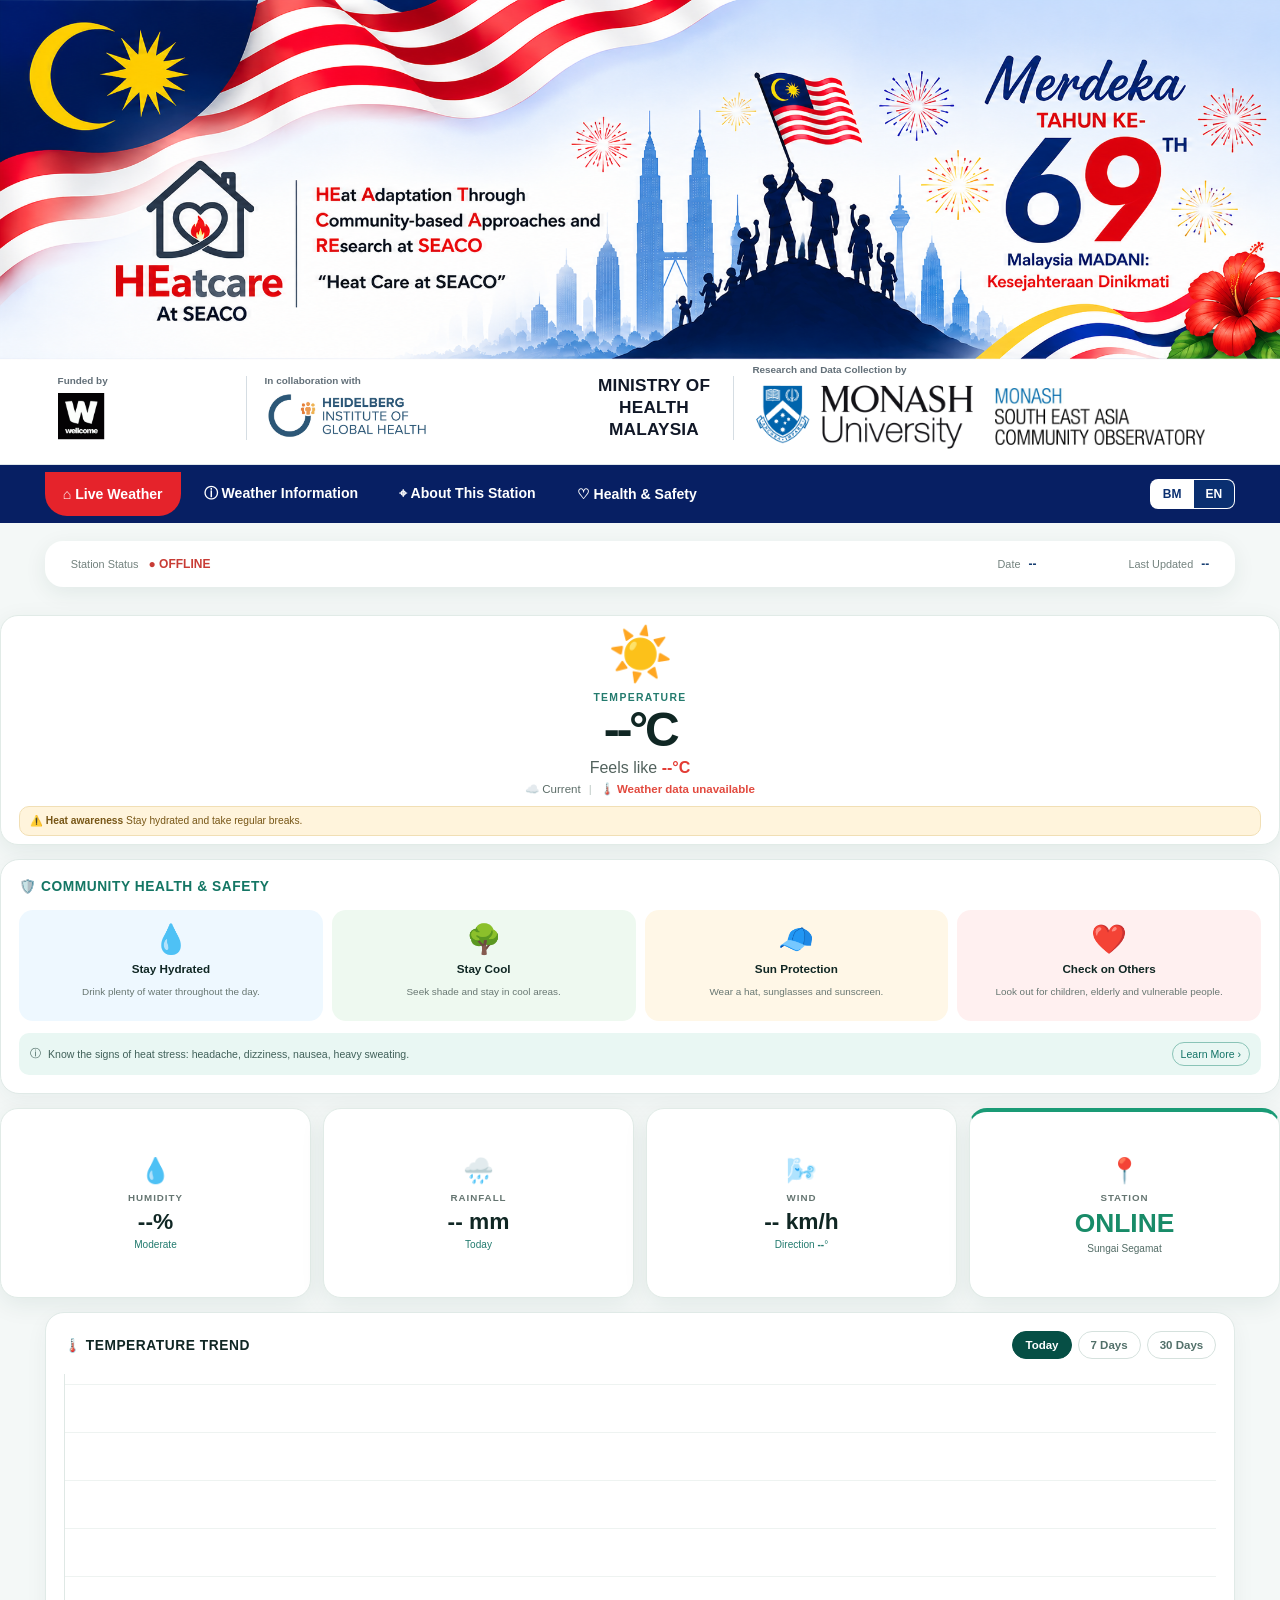
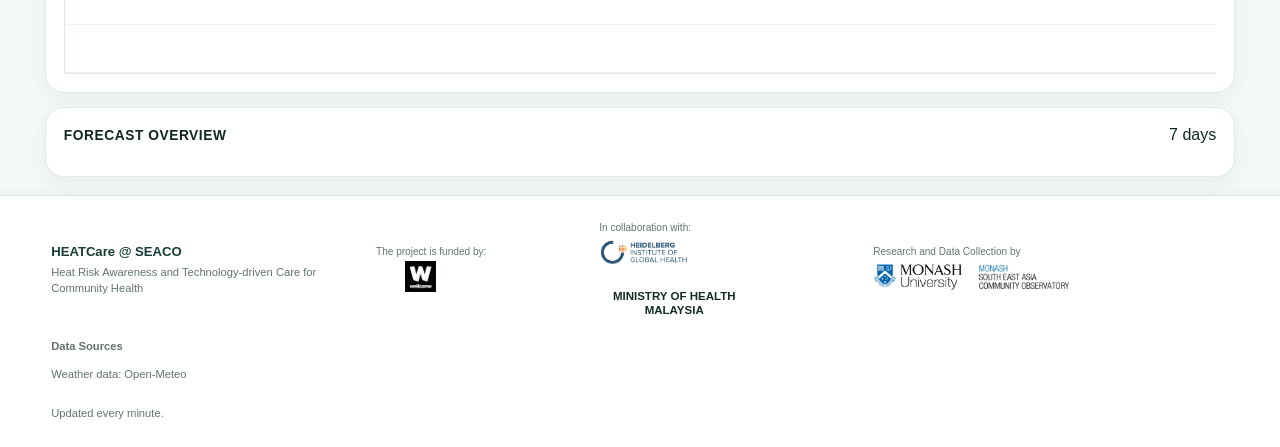
==== index.html @ 8cd58428 "Add files via upload" ====
<!doctype html>
<html lang="en">
<head>
<meta charset="utf-8"><meta name="viewport" content="width=device-width,initial-scale=1">
<title>HEATCare Weather Station — Sungai Segamat</title>
<link rel="stylesheet" href="style.css">
</head>
<body>



<div class="approved-reference-header" aria-label="HEATcare Merdeka 69 header"></div>

<section class="header-partner-strip" aria-label="Project partners">
  <div class="partner-funder">
    <small>Funded by</small>
    <img src="wellcome.svg" alt="Wellcome Trust">
  </div>
  <div class="partner-divider" aria-hidden="true"></div>

  <div class="partner-collab">
    <small>In collaboration with</small>
    <img src="heidelberg.svg" alt="Heidelberg Institute of Global Health">
  </div>

  <div class="partner-kkm">
    <strong id="kkmName" data-t="kkmName">KEMENTERIAN KESIHATAN MALAYSIA</strong>
  </div>
  <div class="partner-divider" aria-hidden="true"></div>

  <div class="partner-research">
    <small>Research and Data Collection by</small>
    <div class="partner-research-logos">
      <img class="partner-monash" src="monash-university.png" alt="Monash University">
      <img class="partner-seaco" src="seaco.png" alt="Monash South East Asia Community Observatory (SEACO)">
    </div>
  </div>
</section>

<nav class="main-nav" aria-label="Main navigation">
  <a class="active" href="index.html">⌂ <span data-t="live">Cuaca Semasa</span></a>
  <a href="information.html">ⓘ <span data-t="info">Maklumat Cuaca</span></a>
  <a href="station.html">⌖ <span data-t="aboutStation">Tentang Stesen Ini</span></a>
  <a href="safety.html">♡ <span data-t="healthSafety">Kesihatan &amp; Keselamatan</span></a>
  <div class="nav-language" aria-label="Language selection">
    <button type="button" data-lang="ms">BM</button>
    <button type="button" data-lang="en">EN</button>
  </div>
</nav>
<main>
<section class="status-bar">
  <div>
    <span data-t="stationStatus">Station Status</span>
    <b class="online">● <span data-t="online">ONLINE</span></b>
  </div>
  <div class="datetime-group">
    <span data-t="dateLabel">Date</span><b id="currentDate">--</b>
    <span data-t="updated">Last Updated</span><b id="updatedTime">--</b>
  </div>
</section>

<section class="main-weather">
 <div class="current">
  <div class="weather-icon" id="conditionIcon">☀️</div>
  <div><span class="overline" data-t="temperature">TEMPERATURE</span><strong id="temperature">--°C</strong><p><span data-t="feels">Feels like</span> <b id="feelsLike">--°C</b></p></div>
  <div class="condition"><span>☁️ <span data-t="partly">Current</span></span><span class="divider">|</span><span>🌡️ <b id="condition">LOADING</b></span></div>
  <div class="heat-alert">⚠️ <b data-t="heatAlert">Heat awareness</b><span data-t="heatAlertText"> Stay hydrated and take regular breaks.</span></div>
 </div>
 <article class="panel safety" id="safety"><div class="panel-head"><h2>🛡️ <span data-t="communitySafety">COMMUNITY HEALTH & SAFETY</span></h2></div><div class="safety-grid">
  <div><i>💧</i><b data-t="hydrate">Stay Hydrated</b><p data-t="hydrateText">Drink plenty of water throughout the day.</p></div>
  <div><i>🌳</i><b data-t="cool">Stay Cool</b><p data-t="coolText">Seek shade and stay in cool areas.</p></div>
  <div><i>🧢</i><b data-t="sun">Sun Protection</b><p data-t="sunText">Wear a hat, sunglasses and sunscreen.</p></div>
  <div><i>❤️</i><b data-t="others">Check on Others</b><p data-t="othersText">Look out for children, elderly and vulnerable people.</p></div>
 </div><div class="info-strip">ⓘ <span data-t="signs">Know the signs of heat stress: headache, dizziness, nausea, heavy sweating.</span><a href="information.html" data-t="learn">Learn More ›</a></div></article>
 <div class="metric-mobile-group">
  <div class="metric-card"><span>💧</span><small data-t="humidity">HUMIDITY</small><strong id="humidity">--%</strong><em data-t="moderate">Moderate</em></div>
  <div class="metric-card"><span>🌧️</span><small data-t="rain">RAINFALL</small><strong id="rainfall">-- mm</strong><em data-t="today">Today</em></div>
  <div class="metric-card"><span>🌬️</span><small data-t="wind">WIND</small><strong id="wind">-- km/h</strong><em><span data-t="direction">Direction</span> <b id="windDirection">--</b>°</em></div>
  <div class="metric-card station-status-card"><span>📍</span><small data-t="stationCardLabel">STATION</small><strong class="station-online" id="stationCardStatus">ONLINE</strong><em>Sungai Segamat</em></div>
 </div>
</section>

<section class="content-grid">
 <article class="panel chart-panel trend-card trend-single">
  <div class="panel-head trend-head">
    <h2>🌡️ <span data-t="trendTitle">TEMPERATURE TREND</span></h2>
    <div class="trend-tabs" role="tablist" aria-label="Temperature trend range">
      <button class="trend-tab active" type="button" data-range="24" data-t="trend24Short">Hari Ini</button>
      <button class="trend-tab" type="button" data-range="7" data-t="trend7Short">7 Hari</button>
      <button class="trend-tab" type="button" data-range="30" data-t="trend30Short">30 Hari</button>
    </div>
  </div>
  <div class="big-chart" id="trendChart"><div class="ylabels"></div><div class="area-line"></div><div class="xlabels"></div></div>
</article>


</section>

<section class="content-grid lower">
 <article class="panel forecast"><div class="panel-head"><h2 data-t="forecast">FORECAST OVERVIEW</h2><span>7 days</span></div><div class="forecast-row" id="forecastRow"></div></article>
</section>
</main>

<footer class="site-footer">
 <div class="footer-brand"><b>HEATCare @ SEACO</b><span data-t="footerText">Heat Risk Awareness and Technology-driven Care for Community Health</span></div>
 <div class="footer-partner funding"><small data-t="fundedBy">The project is funded by:</small><img class="user-logo footer-wellcome" src="wellcome.svg" alt="Wellcome Trust"></div>
 <div class="footer-partner collaboration"><small data-t="collab">In collaboration with:</small><div class="user-logos footer-logo-row"><img class="user-logo footer-heidelberg" src="heidelberg.svg" alt="Heidelberg Institute of Global Health"><span class="footer-kkm" data-t="kkmName">MINISTRY OF HEALTH MALAYSIA</span></div></div>
 <div class="footer-partner research-footer"><small>Research and Data Collection by</small><div class="user-logos footer-logo-row"><img class="user-logo footer-monash-university" src="monash-university.png" alt="Monash University"><img class="user-logo footer-seaco" src="seaco.png" alt="Monash South East Asia Community Observatory (SEACO)"></div></div>
 <div class="footer-note"><strong data-t="dataSources">Data Sources</strong><br><span data-t="weatherSource">Weather data: Open-Meteo</span><br><span data-t="updatedEvery">Updated every minute.</span></div>
</footer>
<script src="script.js"></script>
</body></html>
---- style.css ----
*{box-sizing:border-box}body{margin:0;font-family:Inter,Segoe UI,Arial,sans-serif;background:#f4f8f7;color:#102724}.site-header{min-height:112px;display:flex;align-items:center;justify-content:space-between;gap:22px;padding:14px 3.5%;background:linear-gradient(110deg,#fff 45%,#eef7f3);border-bottom:1px solid #dfe9e5}.brand-area{display:flex;align-items:center;gap:13px;min-width:350px}.logo{width:102px;height:86px;object-fit:contain}.station-title{display:flex;flex-direction:column;gap:7px}.station-title b{font-size:1.7rem}.station-title span{font-size:.92rem;color:#536863;font-weight:650}.live-badge{background:#e5f6ef;color:#157766;border-radius:18px;padding:7px 11px;font-size:.72rem;font-weight:800}.live-badge i{display:inline-block;width:7px;height:7px;background:#22a67f;border-radius:50%;margin-right:5px}.header-centre{display:flex;flex-direction:column;text-align:center;max-width:300px}.header-centre b{font-size:1rem;color:#176d61}.header-centre span{font-size:.72rem;color:#74837f;margin-top:5px;line-height:1.4}.sponsor-area{display:flex;align-items:center;gap:18px}.sponsor-area>div>small,footer small{display:block;font-size:.63rem;color:#6e7c78;margin-bottom:4px}.sponsor-area img{max-width:88px;max-height:30px;object-fit:contain}.mini-logos{display:flex;align-items:center;gap:9px}.mini-logos img{max-width:88px!important;max-height:30px!important}.lang{white-space:nowrap}.lang button{border:1px solid #cbd9d5;background:#fff;border-radius:20px;padding:8px 11px;margin-left:3px;cursor:pointer}.lang button.active{background:#123b35;color:#fff}.main-nav{display:flex;gap:6px;background:#064f45;padding:8px 3.5%}.main-nav a{color:#e9f5f1;text-decoration:none;padding:11px 15px;border-radius:10px;font-size:.82rem;font-weight:700}.main-nav a.active{background:#087564}.status-bar{background:#fff;border-radius:14px;box-shadow:0 5px 20px #123b350d;display:flex;justify-content:flex-end;gap:45px;padding:13px 20px;margin-bottom:14px}.status-bar div{display:flex;gap:10px;align-items:center}.status-bar span{font-size:.68rem;color:#73827e}.status-bar b{font-size:.75rem}.online{color:#1a8b6f}.main-weather{display:grid;grid-template-columns:2.25fr repeat(4,1fr);gap:10px}.current,.metric-card{background:#fff;border:1px solid #e1ebe7;border-radius:20px;box-shadow:0 7px 22px #123b350d}.current{padding:25px 25px 18px;display:grid;grid-template-columns:auto 1fr;gap:8px 18px;align-items:center}.weather-icon{font-size:4.2rem;grid-row:span 2}.overline{font-size:.65rem;letter-spacing:.13em;color:#247b6e;font-weight:800}.current strong{display:block;font-size:4rem;letter-spacing:-.07em;line-height:1}.current p{margin:5px 0 0;color:#53635e}.current p b{color:#e33c35}.condition{grid-column:2;display:flex;gap:10px;font-size:.77rem;color:#5c6d68}.condition b{color:#e24a3f}.divider{color:#bdc9c5}.heat-alert{grid-column:1/-1;background:#fff4dc;border:1px solid #f1dfb5;border-radius:10px;padding:9px 11px;font-size:.7rem;color:#775616;margin-top:3px}.metric-card{padding:18px 15px;display:flex;flex-direction:column;justify-content:center;min-height:185px}.metric-card>span{font-size:1.8rem}.metric-card small{font-size:.65rem;letter-spacing:.1em;font-weight:800;color:#657571;margin-top:9px}.metric-card strong{font-size:1.65rem;margin-top:7px}.metric-card em{font-style:normal;font-size:.68rem;color:#237b6f;margin-top:4px}.heat-index strong{color:#d55b2b}.content-grid{display:grid;grid-template-columns:1.2fr 1fr;gap:14px;margin-top:14px}.panel{background:#fff;border:1px solid #e0eae7;border-radius:19px;padding:18px;box-shadow:0 7px 22px #123b350d}.panel-head{display:flex;justify-content:space-between;align-items:center}.panel-head h2{font-size:.86rem;margin:0;letter-spacing:.04em}.panel-head select{border:1px solid #d5e1dd;border-radius:14px;padding:5px 9px;background:#fff}.big-chart{height:260px;position:relative;margin-top:15px;border-left:1px solid #dfe8e5;border-bottom:1px solid #dfe8e5;background:repeating-linear-gradient(0deg,#eef3f1 0,#eef3f1 1px,transparent 1px,transparent 48px)}.ylabels{position:absolute;left:-24px;top:0;height:210px;display:flex;flex-direction:column;justify-content:space-between;color:#8a9894;font-size:.65rem}.xlabels{position:absolute;left:0;right:0;bottom:-18px;display:flex;justify-content:space-between;color:#8a9894;font-size:.62rem}.area-line{position:absolute;left:4%;right:3%;top:54px;height:150px;background:linear-gradient(180deg,#f7a43d30,transparent);clip-path:polygon(0 72%,4% 76%,10% 78%,18% 78%,25% 68%,32% 53%,40% 40%,48% 28%,56% 18%,64% 21%,72% 14%,80% 30%,88% 44%,96% 52%,100% 55%,100% 100%,0 100%);border-bottom:3px solid #ed8a24}.now-label{position:absolute;left:48%;top:42px;background:#fff;border:1px solid #f28d2b;border-radius:9px;padding:6px 9px;color:#e87918;box-shadow:0 4px 10px #e8791820}.now-label b{display:block;font-size:.9rem}.now-label small{font-size:.6rem;color:#667}.safety{background:#fff}.safety h2{color:#147664}.safety-grid{display:grid;grid-template-columns:repeat(4,1fr);gap:9px;margin-top:16px}.safety-grid>div{padding:12px 9px;border-radius:14px;text-align:center}.safety-grid>div:nth-child(1){background:#eef8ff}.safety-grid>div:nth-child(2){background:#eef9f0}.safety-grid>div:nth-child(3){background:#fff7e7}.safety-grid>div:nth-child(4){background:#fff0f0}.safety-grid i{font-style:normal;font-size:1.8rem;display:block}.safety-grid b{display:block;font-size:.73rem;margin-top:6px}.safety-grid p{font-size:.62rem;line-height:1.45;color:#687772}.info-strip{margin-top:12px;padding:9px 11px;background:#e9f7f3;border-radius:10px;font-size:.66rem;color:#41615a;display:flex;gap:7px;align-items:center}.info-strip a{margin-left:auto;color:#167568;border:1px solid #8ac4b7;border-radius:14px;padding:5px 8px;text-decoration:none}.lower{grid-template-columns:2fr 1fr}.forecast-row{display:grid;grid-template-columns:repeat(5,1fr);margin-top:14px}.forecast-day{text-align:center;border-left:1px solid #e4ece9;padding:6px}.forecast-day:first-child{border:0}.forecast-day span{display:block;font-size:1.8rem;margin:8px 0}.forecast-day strong{display:block;font-size:.8rem}.forecast-day small{font-size:.62rem;color:#74827e}.today{background:#f0f8f5;border-radius:12px}.station-card p{font-size:.76rem;line-height:1.5;color:#667671}.station-card b{font-size:.72rem}footer{margin-top:18px;background:#064f45;color:#e8f4f1;padding:22px 4%;display:grid;grid-template-columns:1.2fr .8fr 1fr 1.4fr;gap:20px;align-items:center;font-size:.7rem}footer b{display:block;font-size:.82rem}footer span{display:block;color:#b8d4cd;margin-top:5px;line-height:1.45}footer img{max-width:90px;max-height:32px;object-fit:contain}.footer-note{color:#b8d4cd;line-height:1.6}.footer-note a{color:#fff}@media(max-width:1050px){.site-header{flex-wrap:wrap}.header-centre{order:3;width:100%;max-width:none}.sponsor-area{margin-left:auto}.main-weather{grid-template-columns:1.8fr repeat(2,1fr)}.content-grid{grid-template-columns:1fr}.lower{grid-template-columns:1fr}}@media(max-width:700px){.site-header{align-items:flex-start}.brand-area{min-width:0}.logo{width:82px;height:72px}.station-title b{font-size:1.3rem}.sponsor-area{width:100%;justify-content:space-between}.main-weather{grid-template-columns:1fr 1fr}.current{grid-column:1/-1}.safety-grid{grid-template-columns:1fr 1fr}.forecast-row{overflow-x:auto}.forecast-day{min-width:105px}footer{grid-template-columns:1fr 1fr}.status-bar{justify-content:space-between;gap:10px}.main-nav{overflow-x:auto;white-space:nowrap}}@media(max-width:450px){.main-weather{grid-template-columns:1fr}.current{grid-column:auto}.current strong{font-size:3.3rem}.header-centre{display:none}.lang button{padding:7px 8px}.safety-grid{grid-template-columns:1fr 1fr}footer{grid-template-columns:1fr}}

html,body{width:100%;max-width:100%;overflow-x:hidden}
main,.site-header,.main-nav,footer{max-width:100%;min-width:0}
.main-weather,.content-grid,.lower{min-width:0}
.main-weather>*,.content-grid>*{min-width:0}
.partner-block{display:flex;flex-direction:column;align-items:flex-start;gap:4px}
.partner-name{font-size:.88rem;font-weight:800;letter-spacing:.01em;color:#153d37}
.partner-name.wellcome{font-size:1.05rem;color:#222}
.partner-names{display:flex;align-items:center;gap:10px}
.partner-names span{font-weight:800;font-size:.76rem;color:#234c45;white-space:nowrap}
.footer-partner .partner-name{display:block;margin-top:4px}
footer .partner-names{margin-top:4px}
.current{overflow:hidden}
.condition{min-width:0;flex-wrap:wrap}
.condition b{white-space:nowrap}
.chart-panel{min-width:0;overflow:hidden}
.big-chart{min-width:0}
@media(max-width:1200px){
 .header-centre{display:none}
 .sponsor-area{margin-left:auto}
 .main-weather{grid-template-columns:2fr repeat(2,1fr)}
 .metric-card:nth-child(4),.metric-card:nth-child(5){min-height:150px}
}
@media(max-width:760px){
 .sponsor-area{width:100%;margin-left:0}
 .main-weather{grid-template-columns:1fr 1fr}
 .current{grid-column:1/-1}
 .content-grid,.lower{grid-template-columns:1fr}
 footer{grid-template-columns:1fr 1fr}
}
@media(max-width:480px){
 .main-weather{grid-template-columns:1fr}
 .current{grid-column:auto}
 .sponsor-area{gap:8px}
 .partner-names span{font-size:.68rem}
 footer{grid-template-columns:1fr}
}

/* V7: supplied partner artwork is used directly; no logo artwork is modified. */
.sponsor-area{align-items:center}
.partner-block{min-width:max-content}
.user-logos{display:flex;align-items:center;gap:10px}
.user-logo{display:block;object-fit:contain}
.wellcome-logo{width:90px;height:42px}
.heidelberg-logo{width:120px;height:42px}
.monash-logo{width:82px;height:34px}
.monash-university-logo{width:112px;height:48px}
.footer-wellcome{width:96px;height:42px}
.footer-heidelberg{width:130px;height:44px}
.footer-monash{width:88px;height:34px}
.footer-monash-university{width:120px;height:48px}
footer .user-logos{justify-content:flex-start}
@media(max-width:1050px){
 .sponsor-area{flex-wrap:wrap}
 .user-logos{gap:7px}
 .heidelberg-logo{width:105px}.monash-logo{width:72px}.monash-university-logo{width:100px}
}
@media(max-width:700px){
 .user-logos{flex-wrap:wrap}
 .sponsor-area{align-items:flex-start}
}

/* V8 — shared header retained; supplied partner logos are not altered. */
.sponsor-area{gap:22px}
.sponsor-area .funding{padding-right:20px;border-right:1px solid #dbe5e1}
.sponsor-area .collaboration{padding-right:8px}
.user-logos{gap:12px}
.wellcome-logo{width:82px;height:38px}
.heidelberg-logo{width:112px;height:40px}
.monash-logo{width:82px;height:34px}
.monash-university-logo{width:112px;height:44px}
.partner-block small{letter-spacing:.02em}

.station-story{background:#fff;border:1px solid #dfe9e6;border-radius:24px;padding:28px 30px;margin-bottom:18px;box-shadow:0 8px 24px #123b350a}
.station-story-head{display:flex;align-items:center;justify-content:space-between;gap:24px;border-bottom:1px solid #e5ecea;padding-bottom:20px;margin-bottom:18px}
.station-story-head h2{font-size:1.7rem;margin:5px 0 7px;color:#092f72}.station-story-head p{margin:0;color:#64746f;line-height:1.55;max-width:780px}
.station-badge{min-width:76px;height:76px;border-radius:22px;background:#eef6ff;display:grid;place-items:center;font-size:2rem}
.station-story-grid{display:grid;grid-template-columns:1fr 1fr;gap:16px}
.station-story-grid article{background:#f8fbfa;border:1px solid #e3ece9;border-radius:17px;padding:19px 20px}
.station-number{font-size:.67rem;font-weight:900;letter-spacing:.1em;color:#e5232b;margin-bottom:7px}
.station-story-grid h3{font-size:1.02rem;color:#092f72;margin:0 0 7px}.station-story-grid p{font-size:.82rem;color:#667772;line-height:1.6;margin:0}
.station-community-note{display:flex;align-items:flex-start;gap:12px;background:#fff7df;border:1px solid #f1df9d;border-radius:16px;padding:15px 17px;margin-top:16px}.station-community-note span{font-size:1.35rem}.station-community-note p{margin:0;color:#715b2c;font-size:.8rem;line-height:1.55}.station-community-note b{color:#5c461e}
@media(max-width:700px){.station-story{padding:22px 18px}.station-story-head{align-items:flex-start}.station-badge{min-width:58px;height:58px;font-size:1.5rem}.station-story-grid{grid-template-columns:1fr}}

.info-main{max-width:1180px;margin:auto;padding:38px 24px 60px}
.info-hero{padding:8px 0 26px}
.info-hero h1{font-size:2.65rem;letter-spacing:-.045em;margin:7px 0 8px}
.info-hero p{font-size:1.02rem;color:#63736e;margin:0;max-width:720px}
.info-banner{display:flex;align-items:center;gap:20px;background:linear-gradient(115deg,#e5f5f0,#fff);border:1px solid #d6e9e3;border-radius:24px;padding:25px 30px;margin-bottom:18px;box-shadow:0 10px 28px #123b3509}
.banner-icon{width:66px;height:66px;border-radius:18px;background:#fff;display:grid;place-items:center;font-size:2.2rem;box-shadow:0 6px 18px #123b3510}
.info-banner h2{font-size:1.45rem;margin:4px 0}.info-banner p{margin:0;color:#667772}
.info-cards{display:grid;grid-template-columns:1fr 1fr;gap:17px}
.info-card{background:#fff;border:1px solid #e0eae7;border-radius:22px;padding:25px;box-shadow:0 8px 24px #123b350a;position:relative;overflow:hidden}
.info-card:before{content:"";position:absolute;left:0;top:0;width:100%;height:4px;background:#1b8375}
.info-icon{font-size:2.15rem;width:54px;height:54px;display:grid;place-items:center;border-radius:15px;background:#eef7f4}
.info-card-tag{font-size:.61rem;letter-spacing:.13em;font-weight:800;color:#238173;margin-top:17px}
.info-card h2{font-size:1.4rem;margin:4px 0 8px}.info-card p{color:#63736e;line-height:1.65;margin:0}
.why{display:flex;gap:8px;margin-top:17px;padding:12px 13px;border-radius:12px;background:#f3f8f6;font-size:.72rem;color:#61726d;line-height:1.45}
.why b{color:#1b7165;white-space:nowrap}
.heat-guide{display:flex;justify-content:space-between;gap:30px;align-items:center;margin-top:18px;background:#0a5a4f;color:#fff;border-radius:22px;padding:25px 28px}
.heat-guide .eyebrow{color:#a8ddd3}.heat-guide h2{margin:4px 0;font-size:1.4rem}.heat-guide p{margin:0;color:#cce4df;max-width:650px;line-height:1.55}
.guide-points{display:flex;flex-wrap:wrap;gap:8px;justify-content:flex-end}.guide-points span{background:#ffffff12;border:1px solid #ffffff25;border-radius:15px;padding:10px 12px;font-size:.72rem;white-space:nowrap}
.history-panel{background:#fff;border:1px solid #e0eae7;border-radius:22px;padding:24px;margin-top:18px;box-shadow:0 8px 24px #123b350a}
.history-note{font-size:.68rem;color:#879691;border:1px solid #dce7e3;padding:6px 10px;border-radius:14px}
.info-chart{height:220px;margin-top:18px;border-radius:15px;background:repeating-linear-gradient(0deg,#eef3f1 0,#eef3f1 1px,transparent 1px,transparent 44px);position:relative;overflow:hidden;border-left:1px solid #e1eae7;border-bottom:1px solid #e1eae7}
.info-chart-line{position:absolute;left:3%;right:3%;bottom:38px;height:120px;background:linear-gradient(180deg,#f0a14328,transparent);clip-path:polygon(0 74%,8% 70%,17% 72%,26% 63%,36% 54%,45% 42%,55% 28%,64% 33%,73% 18%,82% 27%,91% 44%,100% 36%,100% 100%,0 100%);border-top:3px solid #ed8a24}
.info-chart .chart-labels{position:absolute;left:3%;right:3%;bottom:9px;display:flex;justify-content:space-between;color:#8b9995;font-size:.66rem}
.muted{color:#8a9894;font-size:.76rem}
@media(max-width:900px){.sponsor-area{width:100%;justify-content:flex-end}.info-cards{grid-template-columns:1fr}.heat-guide{flex-direction:column;align-items:flex-start}.guide-points{justify-content:flex-start}}
@media(max-width:620px){.site-header{padding:12px 4%}.brand-area{min-width:0}.logo{width:82px;height:72px}.station-title b{font-size:1.35rem}.sponsor-area{justify-content:flex-start}.info-main{padding:28px 16px 45px}.info-hero h1{font-size:2rem}.info-banner{padding:20px}.guide-points span{white-space:normal}.user-logos{flex-wrap:wrap}}

/* V9: logo size only — supplied logo artwork/files unchanged */
.wellcome-logo{width:96px;height:46px}
.heidelberg-logo{width:128px;height:46px}
.monash-logo{width:98px;height:42px}
.monash-university-logo{width:128px;height:50px}
.footer-wellcome{width:104px;height:46px}
.footer-heidelberg{width:140px;height:48px}
.footer-monash{width:104px;height:42px}
.footer-monash-university{width:136px;height:52px}
.user-logos{align-items:center;gap:14px}
.sponsor-area .funding{padding-right:24px}
.sponsor-area .collaboration{padding-right:12px}


/* Live data / forecast upgrades */
.forecast-row{min-width:0}
.forecast-day{position:relative}
.forecast-day em{display:block;font-style:normal;font-size:.58rem;color:#237b6f;margin-top:5px}
.trend-svg{position:absolute;inset:0;width:100%;height:220px;overflow:visible;pointer-events:auto}
.big-chart .area-line{display:none}
.big-chart .now-label{z-index:3}
.metric-card.heat-index[data-risk="very-high"] strong{color:#c63b2f}
.metric-card.heat-index[data-risk="high"] strong{color:#d55b2b}
.metric-card.heat-index[data-risk="moderate"] strong{color:#c98520}
.metric-card.heat-index[data-risk="low"] strong{color:#237b6f}
.status-bar .online.offline{color:#c83c35}
.data-source{display:block;color:#84928e;font-size:.62rem;margin-top:8px;font-weight:600}
@media(max-width:700px){
  .forecast-row{overflow-x:auto;grid-template-columns:repeat(7,minmax(105px,1fr))}
}


/* V10 — larger branding and partner logos for community-facing display */
.logo{width:124px;height:102px}
.brand-area{gap:16px;min-width:390px}
.station-title b{font-size:1.8rem}
.wellcome-logo{width:116px;height:54px}
.heidelberg-logo{width:150px;height:54px}
.monash-logo{width:118px;height:48px}
.monash-university-logo{width:148px;height:58px}
.user-logos{gap:16px}
.sponsor-area{gap:26px}
.sponsor-area .funding{padding-right:28px}
.sponsor-area .collaboration{padding-right:16px}
.footer-wellcome{width:124px;height:54px}
.footer-heidelberg{width:165px;height:56px}
.footer-monash{width:124px;height:48px}
.footer-monash-university{width:158px;height:60px}
footer .user-logos{gap:17px}
footer{padding-top:26px;padding-bottom:26px}

@media(max-width:1200px){
  .logo{width:112px;height:94px}
  .brand-area{min-width:360px}
  .wellcome-logo{width:106px;height:50px}
  .heidelberg-logo{width:136px;height:50px}
  .monash-logo{width:108px;height:45px}
  .monash-university-logo{width:136px;height:54px}
}
@media(max-width:700px){
  .logo{width:94px;height:80px}
  .brand-area{min-width:0;gap:11px}
  .station-title b{font-size:1.3rem}
  .wellcome-logo{width:98px;height:44px}
  .heidelberg-logo{width:120px;height:46px}
  .monash-logo{width:100px;height:42px}
  .monash-university-logo{width:126px;height:50px}
  .footer-wellcome{width:112px;height:50px}
  .footer-heidelberg{width:145px;height:50px}
  .footer-monash{width:110px;height:44px}
  .footer-monash-university{width:132px;height:52px}
}
@media(max-width:480px){
  .logo{width:88px;height:76px}
  .sponsor-area{gap:10px}
  .wellcome-logo{width:90px;height:42px}
  .heidelberg-logo{width:112px;height:42px}
  .monash-logo{width:92px;height:40px}
  .monash-university-logo{width:116px;height:46px}
}


/* =========================================================
   HEATCare Community Web V4
   Correct brand spelling + refined community header
   ========================================================= */
.v4-header{
  min-height:210px;
  display:grid;
  grid-template-columns:minmax(520px,1.55fr) minmax(210px,.65fr) minmax(500px,1.5fr);
  align-items:center;
  gap:28px;
  padding:20px 3.2%;
  position:relative;
  overflow:hidden;
  background:
    radial-gradient(circle at 85% 72%,rgba(222,244,237,.65),transparent 30%),
    linear-gradient(110deg,#ffffff 0%,#ffffff 58%,#f0f8f5 100%);
}
.v4-header:after{
  content:"";
  position:absolute;
  left:-5%;
  right:-5%;
  bottom:-52px;
  height:105px;
  pointer-events:none;
  opacity:.7;
  background:
    radial-gradient(ellipse at 12% 90%,transparent 0 25%,rgba(221,243,237,.9) 26% 27%,transparent 28%),
    radial-gradient(ellipse at 43% 100%,transparent 0 25%,rgba(221,243,237,.9) 26% 27%,transparent 28%),
    radial-gradient(ellipse at 76% 88%,transparent 0 25%,rgba(221,243,237,.9) 26% 27%,transparent 28%);
}
.v4-brand{
  position:relative;
  z-index:1;
  display:flex;
  align-items:center;
  min-width:0;
}
.v4-main-logo{
  width:104px;
  height:104px;
  object-fit:contain;
  flex:0 0 auto;
}
.v4-brand-divider{
  width:1px;
  height:128px;
  background:#d7e4e0;
  margin:0 22px;
  flex:0 0 1px;
}
.v4-brand-content{
  min-width:0;
}
.v4-wordmark{
  display:flex;
  align-items:baseline;
  white-space:nowrap;
  line-height:1;
  letter-spacing:-.045em;
}
.v4-wordmark-red{
  color:#c9251c;
  font-size:2.75rem;
  font-weight:800;
}
.v4-wordmark-dark{
  color:#343c3b;
  font-size:2.75rem;
  font-weight:400;
}
.v4-wordmark em{
  color:#17685d;
  font-size:.95rem;
  font-style:normal;
  font-weight:750;
  letter-spacing:-.01em;
  margin-left:10px;
}
.v4-tagline{
  max-width:610px;
  margin-top:10px;
  color:#2f3c39;
  font-family:"Segoe Print","Bradley Hand","Comic Sans MS",cursive;
  font-style:italic;
  font-size:.84rem;
  line-height:1.55;
}
.v4-tagline .acronym{
  color:#c9251c;
  font-weight:800;
}
.v4-station{
  margin-top:16px;
}
.v4-station-name{
  display:flex;
  align-items:center;
  gap:9px;
}
.v4-station-name strong{
  color:#183d38;
  font-size:1.12rem;
}
.v4-pin{
  color:#e82b77;
  font-size:1.35rem;
  line-height:1;
}
.v4-location{
  margin-left:28px;
  margin-top:4px;
  color:#5a6a65;
  font-size:.76rem;
  font-weight:650;
}
.v4-station .live-badge{
  padding:6px 10px;
}
.v4-message{
  position:relative;
  z-index:1;
  text-align:center;
  padding:0 8px;
}
.v4-weather-mark{
  font-size:1.65rem;
  margin-bottom:5px;
}
.v4-message strong{
  display:block;
  color:#146a5d;
  font-size:1rem;
  line-height:1.35;
}
.v4-message span{
  display:block;
  max-width:280px;
  margin:9px auto 0;
  color:#697a75;
  font-size:.68rem;
  line-height:1.5;
}
.v4-sponsors{
  position:relative;
  z-index:1;
  display:flex;
  align-items:center;
  justify-content:flex-end;
  gap:18px;
  min-width:0;
}
.v4-funder{
  min-width:72px;
  padding-right:18px;
  border-right:1px solid #d8e4e0;
  display:flex;
  flex-direction:column;
  align-items:center;
}
.v4-funder small,
.v4-collaboration small{
  display:block;
  color:#6b7b76;
  font-size:.57rem;
  margin-bottom:7px;
  white-space:nowrap;
}
.v4-funder img{
  width:58px;
  height:48px;
  object-fit:contain;
}
.v4-collaboration{
  min-width:0;
}
.v4-partner-logos{
  display:flex;
  align-items:center;
  gap:12px;
}
.v4-partner-logos img{
  display:block;
  object-fit:contain;
}
.v4-heidelberg{width:108px;height:44px}
.v4-seaco{width:106px;height:38px}
.v4-monash{width:92px;height:46px}
.v4-lang{
  display:flex;
  align-items:center;
  gap:4px;
  white-space:nowrap;
}
.v4-lang button{
  padding:8px 11px;
  font-size:.66rem;
  margin:0;
}

/* Keep the rest of the existing website intact. */
@media(max-width:1200px){
  .v4-header{
    grid-template-columns:minmax(430px,1.35fr) minmax(175px,.6fr) minmax(430px,1.35fr);
    gap:15px;
    padding-left:2%;
    padding-right:2%;
  }
  .v4-main-logo{width:94px;height:94px}
  .v4-brand-divider{margin:0 15px;height:112px}
  .v4-wordmark-red,.v4-wordmark-dark{font-size:2.4rem}
  .v4-tagline{font-size:.76rem}
  .v4-heidelberg{width:98px}.v4-seaco{width:92px}.v4-monash{width:82px}
}
@media(max-width:1050px){
  .v4-header{
    grid-template-columns:1fr;
    gap:16px;
    padding:18px 4% 22px;
  }
  .v4-brand{justify-content:center}
  .v4-message{order:2}
  .v4-sponsors{
    order:3;
    justify-content:center;
    flex-wrap:wrap;
  }
}
@media(max-width:650px){
  .v4-header{padding:16px 4% 22px}
  .v4-brand{justify-content:flex-start;align-items:flex-start}
  .v4-main-logo{width:78px;height:78px}
  .v4-brand-divider{height:96px;margin:0 10px}
  .v4-wordmark-red,.v4-wordmark-dark{font-size:1.9rem}
  .v4-wordmark em{font-size:.68rem;margin-left:6px}
  .v4-tagline{font-size:.62rem;line-height:1.45;margin-top:7px}
  .v4-station{margin-top:11px}
  .v4-station-name strong{font-size:.92rem}
  .v4-location{font-size:.67rem}
  .v4-sponsors{gap:12px}
  .v4-partner-logos{flex-wrap:wrap;justify-content:center}
  .v4-lang{width:100%;justify-content:center}
}
@media(max-width:430px){
  .v4-main-logo{width:68px;height:68px}
  .v4-brand-divider{height:84px;margin:0 8px}
  .v4-wordmark-red,.v4-wordmark-dark{font-size:1.62rem}
  .v4-wordmark em{font-size:.58rem;margin-left:4px}
  .v4-tagline{font-size:.56rem}
  .v4-heidelberg{width:84px}.v4-seaco{width:78px}.v4-monash{width:70px}
}


/* =========================================================
   HEATCare V4 FIXED — final header spacing / hierarchy
   ========================================================= */
.v4-header{
  min-height:176px;
  grid-template-columns:minmax(560px,1.65fr) minmax(235px,.72fr) minmax(570px,1.55fr);
  gap:30px;
  padding:18px 3.6%;
  align-items:center;
  background:linear-gradient(110deg,#fff 0%,#fff 60%,#f1f8f5 100%);
}
.v4-header:after{
  bottom:-58px;
  height:100px;
  opacity:.52;
}

/* LEFT: logo + HEATCare identity */
.v4-brand{
  align-items:center;
}
.v4-main-logo{
  width:92px;
  height:92px;
}
.v4-brand-divider{
  height:108px;
  margin:0 19px;
}
.v4-wordmark{
  letter-spacing:-.04em;
}
.v4-wordmark-red,
.v4-wordmark-dark{
  font-size:2.35rem;
}
.v4-wordmark em{
  font-size:.82rem;
  margin-left:8px;
}
.v4-tagline{
  max-width:550px;
  margin-top:8px;
  font-size:.73rem;
  line-height:1.45;
}
.v4-station{
  margin-top:12px;
}
.v4-station-name strong{
  font-size:1.02rem;
}
.v4-location{
  margin-left:27px;
  margin-top:3px;
  font-size:.68rem;
}
.v4-station .live-badge{
  padding:5px 9px;
  font-size:.64rem;
}

/* CENTRE: message is a quiet secondary element */
.v4-message{
  padding:0 6px;
}
.v4-message strong{
  font-size:.95rem;
  line-height:1.32;
}
.v4-message span{
  max-width:250px;
  margin-top:8px;
  font-size:.64rem;
  line-height:1.45;
}

/* RIGHT: sponsors and language controls have their own rows */
.v4-sponsors{
  display:grid;
  grid-template-columns:auto 1fr;
  grid-template-rows:auto auto;
  column-gap:20px;
  row-gap:9px;
  justify-content:stretch;
  align-items:center;
}
.v4-funder{
  grid-column:1;
  grid-row:1 / span 2;
  min-width:76px;
  padding-right:18px;
  border-right:1px solid #d9e4e0;
}
.v4-funder small,
.v4-collaboration small{
  font-size:.54rem;
  margin-bottom:5px;
}
.v4-funder img{
  width:54px;
  height:46px;
}
.v4-collaboration{
  grid-column:2;
  grid-row:1;
  min-width:0;
}
.v4-partner-logos{
  gap:14px;
}
.v4-heidelberg{
  width:106px;
  height:42px;
}
.v4-seaco{
  width:104px;
  height:36px;
}
.v4-monash{
  width:92px;
  height:44px;
}
.v4-lang{
  grid-column:2;
  grid-row:2;
  justify-content:flex-end;
  width:100%;
  gap:6px;
}
.v4-lang button{
  padding:7px 11px;
  font-size:.63rem;
}

/* Make the main navigation look like part of the same site system. */
.main-nav{
  padding:7px 3.6%;
}
.main-nav a{
  padding:9px 13px;
  font-size:.76rem;
}

/* Tablet */
@media(max-width:1250px){
  .v4-header{
    grid-template-columns:minmax(480px,1.45fr) minmax(190px,.62fr) minmax(500px,1.45fr);
    gap:18px;
    padding-left:2.5%;
    padding-right:2.5%;
  }
  .v4-main-logo{width:86px;height:86px}
  .v4-brand-divider{margin:0 14px;height:102px}
  .v4-wordmark-red,.v4-wordmark-dark{font-size:2.15rem}
  .v4-tagline{font-size:.68rem}
  .v4-heidelberg{width:94px}
  .v4-seaco{width:92px}
  .v4-monash{width:82px}
}

/* Collapse cleanly before things get crowded. */
@media(max-width:1080px){
  .v4-header{
    min-height:0;
    grid-template-columns:1fr 1fr;
    gap:18px 26px;
    padding:18px 4% 22px;
  }
  .v4-brand{
    grid-column:1;
    grid-row:1;
  }
  .v4-message{
    grid-column:2;
    grid-row:1;
  }
  .v4-sponsors{
    grid-column:1 / -1;
    grid-row:2;
    justify-self:center;
    width:min(100%,720px);
  }
}

/* Phone */
@media(max-width:700px){
  .v4-header{
    grid-template-columns:1fr;
    gap:15px;
    padding:16px 4% 22px;
  }
  .v4-brand{
    grid-column:auto;
    grid-row:auto;
    justify-content:flex-start;
  }
  .v4-message{
    grid-column:auto;
    grid-row:auto;
    text-align:left;
    padding-left:0;
  }
  .v4-message strong{
    font-size:.9rem;
  }
  .v4-message span{
    margin-left:0;
  }
  .v4-sponsors{
    grid-column:auto;
    grid-row:auto;
    width:100%;
    grid-template-columns:auto 1fr;
  }
  .v4-main-logo{width:74px;height:74px}
  .v4-brand-divider{height:88px;margin:0 10px}
  .v4-wordmark-red,.v4-wordmark-dark{font-size:1.78rem}
  .v4-wordmark em{font-size:.62rem;margin-left:5px}
  .v4-tagline{font-size:.59rem;max-width:390px}
  .v4-station-name strong{font-size:.9rem}
  .v4-location{font-size:.64rem}
  .v4-partner-logos{flex-wrap:wrap;gap:8px 12px}
  .v4-heidelberg{width:92px}
  .v4-seaco{width:88px}
  .v4-monash{width:78px}
  .v4-lang{justify-content:flex-start}
}

@media(max-width:450px){
  .v4-main-logo{width:66px;height:66px}
  .v4-brand-divider{height:80px;margin:0 8px}
  .v4-wordmark-red,.v4-wordmark-dark{font-size:1.58rem}
  .v4-wordmark em{font-size:.55rem}
  .v4-tagline{font-size:.54rem}
  .v4-sponsors{
    grid-template-columns:1fr;
    gap:10px;
  }
  .v4-funder{
    grid-column:auto;
    grid-row:auto;
    border-right:0;
    border-bottom:1px solid #d9e4e0;
    padding:0 0 9px;
    flex-direction:row;
    gap:10px;
  }
  .v4-funder small{margin:0}
  .v4-collaboration{
    grid-column:auto;
    grid-row:auto;
  }
  .v4-lang{
    grid-column:auto;
    grid-row:auto;
    justify-content:flex-start;
  }
}


/* =========================================================
   HEATCare V5 — approved visual header
   ========================================================= */
.v4-header{
  min-height:188px;
  grid-template-columns:minmax(560px,1.55fr) minmax(250px,.72fr) minmax(600px,1.7fr);
  gap:28px;
  padding:18px 3.5%;
  background:
    linear-gradient(110deg,#fff 0%,#fff 62%,#f1f8f5 100%);
  border-bottom:1px solid #e2ece9;
  box-shadow:0 1px 0 rgba(22,72,64,.03);
}
.v4-header:after{
  bottom:-52px;
  height:92px;
  opacity:.48;
}

/* Brand block */
.v4-main-logo{
  width:108px;
  height:108px;
}
.v4-brand-divider{
  height:126px;
  margin:0 22px;
  background:#d7e4e0;
}
.v4-wordmark{
  font-family:Arial,Helvetica,sans-serif;
  letter-spacing:-.055em;
}
.v4-wordmark-red{
  font-size:2.62rem;
  font-weight:800;
}
.v4-wordmark-dark{
  font-size:2.62rem;
  font-weight:400;
}
.v4-wordmark em{
  font-family:Arial,Helvetica,sans-serif;
  font-size:.83rem;
  font-weight:700;
  letter-spacing:0;
  color:#14685d;
  margin-left:8px;
}
.v4-tagline{
  max-width:570px;
  margin-top:8px;
  font-family:"Segoe Print","Bradley Hand","Comic Sans MS",cursive;
  font-size:.75rem;
  line-height:1.55;
  color:#263b37;
}
.v4-station{
  margin-top:15px;
}
.v4-station-name{
  gap:9px;
}
.v4-station-name strong{
  font-size:1.06rem;
  color:#173d38;
}
.v4-pin{
  font-size:1.32rem;
}
.v4-location{
  margin-left:28px;
  margin-top:4px;
  font-size:.69rem;
  color:#526761;
}

/* Center mission */
.v4-message{
  border-left:1px solid transparent;
  padding:0 14px;
}
.v4-message strong{
  color:#09685d;
  font-size:1rem;
  line-height:1.38;
}
.v4-message strong:after{
  content:"";
  display:block;
  width:72px;
  height:2px;
  margin:12px auto 0;
  background:#13806f;
  border-radius:2px;
}
.v4-message span{
  max-width:270px;
  margin-top:12px;
  font-size:.66rem;
  color:#64746f;
}

/* Sponsors: all logos aligned in one horizontal row */
.v4-sponsors{
  display:grid;
  grid-template-columns:76px 1fr;
  grid-template-rows:64px 34px;
  column-gap:20px;
  row-gap:8px;
  align-items:center;
}
.v4-funder{
  grid-column:1;
  grid-row:1;
  min-width:76px;
  height:64px;
  padding:0 18px 0 0;
  border-right:1px solid #d8e4e0;
  display:flex;
  flex-direction:column;
  align-items:center;
  justify-content:center;
}
.v4-funder small,
.v4-collaboration small{
  font-size:.54rem;
  margin-bottom:5px;
}
.v4-funder img{
  width:52px;
  height:45px;
}
.v4-collaboration{
  grid-column:2;
  grid-row:1;
  min-width:0;
  display:flex;
  flex-direction:column;
  justify-content:center;
}
.v4-partner-logos{
  display:flex;
  align-items:center;
  justify-content:flex-start;
  gap:20px;
  min-height:45px;
}
.v4-partner-logos img{
  flex:0 0 auto;
}
.v4-heidelberg{
  width:108px;
  height:44px;
}
.v4-seaco{
  width:108px;
  height:38px;
}
.v4-monash{
  width:96px;
  height:45px;
}

/* Language controls get their own clean row, never touching logos */
.v4-lang{
  grid-column:2;
  grid-row:2;
  width:100%;
  justify-content:flex-end;
  align-items:center;
  gap:6px;
  padding-right:3px;
}
.v4-lang button{
  padding:7px 12px;
  font-size:.63rem;
  border-radius:999px;
}

/* Desktop navigation */
.main-nav{
  padding:7px 3.5%;
}
.main-nav a{
  font-size:.76rem;
  padding:9px 13px;
}

/* Large tablet */
@media(max-width:1250px){
  .v4-header{
    grid-template-columns:minmax(500px,1.45fr) minmax(210px,.65fr) minmax(500px,1.45fr);
    gap:18px;
    padding-left:2.5%;
    padding-right:2.5%;
  }
  .v4-main-logo{width:96px;height:96px}
  .v4-brand-divider{height:112px;margin:0 15px}
  .v4-wordmark-red,.v4-wordmark-dark{font-size:2.28rem}
  .v4-tagline{font-size:.68rem}
  .v4-partner-logos{gap:11px}
  .v4-heidelberg{width:94px}
  .v4-seaco{width:92px}
  .v4-monash{width:82px}
}

/* Tablet: keep the three conceptual sections but stack sponsors */
@media(max-width:1080px){
  .v4-header{
    grid-template-columns:1fr 1fr;
    min-height:0;
    gap:18px 24px;
    padding:18px 4% 22px;
  }
  .v4-brand{
    grid-column:1;
    grid-row:1;
  }
  .v4-message{
    grid-column:2;
    grid-row:1;
  }
  .v4-sponsors{
    grid-column:1 / -1;
    grid-row:2;
    width:min(100%,760px);
    justify-self:center;
  }
}

/* Mobile */
@media(max-width:700px){
  .v4-header{
    grid-template-columns:1fr;
    gap:15px;
    padding:16px 4% 22px;
  }
  .v4-brand{
    grid-column:auto;
    grid-row:auto;
    justify-content:flex-start;
  }
  .v4-message{
    grid-column:auto;
    grid-row:auto;
    text-align:left;
    padding:0;
  }
  .v4-message strong:after{
    margin-left:0;
    margin-right:0;
  }
  .v4-message span{
    margin-left:0;
  }
  .v4-sponsors{
    grid-column:auto;
    grid-row:auto;
    width:100%;
    grid-template-columns:68px 1fr;
    grid-template-rows:auto auto;
  }
  .v4-main-logo{width:76px;height:76px}
  .v4-brand-divider{height:92px;margin:0 10px}
  .v4-wordmark-red,.v4-wordmark-dark{font-size:1.85rem}
  .v4-wordmark em{font-size:.61rem;margin-left:5px}
  .v4-tagline{font-size:.58rem}
  .v4-station-name strong{font-size:.9rem}
  .v4-location{font-size:.64rem}
  .v4-partner-logos{flex-wrap:wrap;gap:8px 12px}
  .v4-heidelberg{width:88px}
  .v4-seaco{width:84px}
  .v4-monash{width:76px}
  .v4-lang{
    justify-content:flex-start;
    padding-right:0;
  }
}

@media(max-width:450px){
  .v4-main-logo{width:66px;height:66px}
  .v4-brand-divider{height:82px;margin:0 8px}
  .v4-wordmark-red,.v4-wordmark-dark{font-size:1.6rem}
  .v4-wordmark em{font-size:.54rem}
  .v4-tagline{font-size:.53rem}
  .v4-sponsors{
    grid-template-columns:1fr;
    grid-template-rows:auto auto auto;
    gap:10px;
  }
  .v4-funder{
    grid-column:auto;
    grid-row:auto;
    width:max-content;
    height:auto;
    flex-direction:row;
    gap:9px;
    padding:0 0 8px;
    border-right:0;
    border-bottom:1px solid #d8e4e0;
  }
  .v4-collaboration{
    grid-column:auto;
    grid-row:auto;
  }
  .v4-lang{
    grid-column:auto;
    grid-row:auto;
  }
}


/* =========================================================
   HEATCare V6 — mobile-first header simplification
   Desktop stays as V5. On phones, show only essential
   identity + station information so live weather appears fast.
   ========================================================= */
@media(max-width:700px){
  /* Compact mobile masthead */
  .v4-header{
    display:grid;
    grid-template-columns:1fr;
    min-height:0;
    gap:0;
    padding:14px 16px 15px;
    background:linear-gradient(145deg,#fff 0%,#fff 72%,#f1f8f5 100%);
    box-shadow:0 1px 5px rgba(15,73,64,.06);
  }

  .v4-header:after{
    display:none;
  }

  /* Hide the large institutional logo and long research tagline */
  .v4-main-logo,
  .v4-brand-divider,
  .v4-tagline,
  .v4-funder,
  .v4-collaboration{
    display:none !important;
  }

  .v4-brand{
    display:grid;
    grid-template-columns:1fr auto;
    grid-template-rows:auto auto;
    column-gap:10px;
    row-gap:4px;
    align-items:center;
    width:100%;
  }

  .v4-brand-content{
    display:contents;
  }

  .v4-wordmark{
    grid-column:1;
    grid-row:1;
    line-height:1;
  }

  .v4-wordmark-red,
  .v4-wordmark-dark{
    font-size:1.72rem;
  }

  .v4-wordmark em{
    font-size:.58rem;
    margin-left:5px;
  }

  .v4-station{
    grid-column:1 / -1;
    grid-row:2;
    margin-top:4px;
  }

  .v4-station-name{
    gap:7px;
  }

  .v4-station-name strong{
    font-size:.91rem;
  }

  .v4-pin{
    font-size:1.05rem;
  }

  .v4-station .live-badge{
    padding:5px 9px;
    font-size:.61rem;
  }

  .v4-location{
    margin-left:22px;
    margin-top:2px;
    font-size:.63rem;
  }

  /* Keep mission statement, but make it compact */
  .v4-message{
    display:block;
    text-align:left;
    padding:13px 0 2px;
    margin-top:10px;
    border-top:1px solid #e2ece9;
  }

  .v4-message strong{
    font-size:.88rem;
    line-height:1.3;
  }

  .v4-message strong:after{
    width:42px;
    height:2px;
    margin:7px 0 0;
  }

  .v4-message span{
    max-width:330px;
    margin:7px 0 0;
    font-size:.61rem;
    line-height:1.4;
  }

  /* Language buttons only */
  .v4-sponsors{
    display:block;
    width:100%;
    margin-top:10px;
  }

  .v4-lang{
    display:flex;
    width:100%;
    justify-content:flex-start;
    gap:6px;
    padding:0;
  }

  .v4-lang button{
    padding:6px 10px;
    font-size:.61rem;
  }

  /* Give the navigation less vertical weight */
  .main-nav{
    padding:5px 8px;
    overflow-x:auto;
    white-space:nowrap;
    scrollbar-width:none;
  }

  .main-nav::-webkit-scrollbar{
    display:none;
  }

  .main-nav a{
    padding:8px 10px;
    font-size:.68rem;
  }
}

@media(max-width:450px){
  .v4-header{
    padding:13px 14px 14px;
  }

  .v4-wordmark-red,
  .v4-wordmark-dark{
    font-size:1.58rem;
  }

  .v4-wordmark em{
    font-size:.53rem;
  }

  .v4-station-name strong{
    font-size:.86rem;
  }

  .v4-location{
    font-size:.61rem;
  }

  .v4-message{
    margin-top:9px;
    padding-top:11px;
  }

  .v4-message strong{
    font-size:.83rem;
  }

  .v4-message span{
    font-size:.59rem;
  }
}



/* =========================================================
   REFERENCE MATCH — MERDEKA 69 / HKHM 2026
   ========================================================= */
.v4-header{
  min-height:250px!important;
  display:grid!important;
  grid-template-columns:minmax(560px,1.45fr) minmax(270px,.72fr) minmax(560px,1.35fr)!important;
  gap:20px!important;
  align-items:center!important;
  padding:18px 3.2%!important;
  position:relative!important;
  overflow:hidden!important;
  background:
    linear-gradient(90deg,rgba(255,255,255,.90) 0%,rgba(255,255,255,.82) 42%,rgba(255,255,255,.74) 100%),
    url("jalur-gemilang-header.svg") center/cover no-repeat!important;
  border-bottom:3px solid #d71920!important;
  box-shadow:0 5px 18px rgba(0,35,75,.10)!important;
}
.v4-header:before{
  content:""!important;
  position:absolute!important;
  inset:0!important;
  background:
    radial-gradient(circle at 74% 44%,rgba(255,255,255,.72),transparent 28%),
    linear-gradient(180deg,rgba(255,255,255,.04),rgba(255,255,255,.18))!important;
  z-index:0!important;
  pointer-events:none!important;
}
.v4-header:after{
  display:none!important;
}
.v4-brand,.v4-message,.v4-sponsors{
  position:relative!important;
  z-index:2!important;
}
.v4-brand{
  display:flex!important;
  align-items:center!important;
  min-width:0!important;
}
.v4-main-logo{
  width:150px!important;
  height:150px!important;
  padding:10px!important;
  object-fit:contain!important;
  background:rgba(255,255,255,.94)!important;
  border-radius:24px!important;
  box-shadow:0 9px 28px rgba(0,35,75,.16)!important;
  flex:0 0 auto!important;
}
.v4-brand-divider{
  width:2px!important;
  height:150px!important;
  margin:0 24px!important;
  background:rgba(25,54,82,.22)!important;
}
.v4-brand-content{min-width:0!important}
.v4-wordmark{display:none!important}
.v4-tagline{
  max-width:470px!important;
  margin:0!important;
  color:#173e78!important;
  font-family:"Segoe Print","Bradley Hand","Comic Sans MS",cursive!important;
  font-size:1.12rem!important;
  line-height:1.45!important;
  font-weight:700!important;
}
.v4-tagline .acronym{color:#c92325!important}
.v4-station{margin-top:18px!important}
.v4-station-name{gap:10px!important}
.v4-station-name strong{
  color:#073b55!important;
  font-size:1.48rem!important;
}
.v4-pin{
  color:#df302d!important;
  font-size:1.2rem!important;
}
.v4-location{
  margin-left:27px!important;
  color:#263f4b!important;
  font-size:.9rem!important;
  font-weight:650!important;
}
.v4-station .live-badge{
  background:#19a75b!important;
  color:#fff!important;
  border-radius:8px!important;
  padding:7px 11px!important;
}
.v4-message{
  text-align:center!important;
  padding:14px 12px!important;
  border-radius:22px!important;
  background:rgba(255,255,255,.52)!important;
  border:1px solid rgba(255,255,255,.72)!important;
  backdrop-filter:blur(8px)!important;
}
.merdeka-badge{
  display:inline-flex!important;
  align-items:center!important;
  justify-content:center!important;
  gap:8px!important;
  padding:8px 14px!important;
  margin:0 auto 10px!important;
  border-radius:999px!important;
  background:linear-gradient(90deg,#072968,#d31f2a)!important;
  color:#fff!important;
  font-size:.72rem!important;
  font-weight:900!important;
  letter-spacing:.08em!important;
  box-shadow:0 6px 16px rgba(0,35,75,.18)!important;
}
.v4-message strong{
  color:#075c52!important;
  font-size:1.08rem!important;
}
.merdeka-theme{
  display:block!important;
  max-width:420px!important;
  margin:8px auto!important;
  color:#082c68!important;
  font-size:1rem!important;
  line-height:1.35!important;
  font-weight:900!important;
}
.v4-message span:not(.merdeka-theme){
  color:#536c78!important;
  font-size:.73rem!important;
}
.v4-sponsors{
  display:flex!important;
  align-items:center!important;
  justify-content:flex-end!important;
  gap:13px!important;
  min-width:0!important;
}
.v4-funder,.v4-collaboration{
  background:rgba(255,255,255,.64)!important;
  border-radius:13px!important;
  padding:8px 11px!important;
}
.v4-funder small,.v4-collaboration small{
  color:#4f6570!important;
  font-size:.58rem!important;
}
.v4-partner-logos{
  display:flex!important;
  align-items:center!important;
  gap:8px!important;
}
.v4-funder img{width:56px!important;height:42px!important}
.v4-heidelberg{width:105px!important;height:44px!important}
.v4-seaco{width:130px!important;height:44px!important}
.v4-monash{width:108px!important;height:44px!important}
.v4-lang button{
  background:rgba(255,255,255,.9)!important;
  border-color:#b9c8d2!important;
}
.v4-lang button.active{
  background:#082b69!important;
  color:#fff!important;
}

/* Reference-style patriotic navigation */
.main-nav{
  min-height:62px!important;
  display:flex!important;
  align-items:center!important;
  gap:8px!important;
  background:linear-gradient(90deg,#00564d 0%,#00675b 52%,#004e48 100%)!important;
  padding:7px 3.5%!important;
}
.main-nav a{
  color:#fff!important;
  font-size:.88rem!important;
  padding:12px 18px!important;
  border-radius:7px!important;
}
.main-nav a.active{
  background:rgba(255,255,255,.12)!important;
  box-shadow:inset 0 -3px 0 #fff!important;
}

/* White status ribbon like the reference */
.status-bar{
  margin:18px 3.5% 14px!important;
  padding:16px 26px!important;
  justify-content:space-between!important;
  border-radius:18px!important;
  box-shadow:0 6px 22px rgba(18,59,53,.08)!important;
}

/* More compact, presentation-style cards */
.main-weather{
  margin:0 3.5%!important;
  gap:12px!important;
}
.current,.metric-card{
  border-radius:18px!important;
  box-shadow:0 7px 24px rgba(18,59,53,.08)!important;
}
.current{padding:24px!important}
.metric-card{min-height:190px!important;text-align:center!important}
.metric-card>span{font-size:2.4rem!important}
.metric-card strong{font-size:1.8rem!important}

/* Reference screenshot uses a spacious two-column lower dashboard */
.content-grid{
  margin:14px 3.5% 0!important;
}
.lower{margin-bottom:10px!important}

/* Footer stays clean and patriotic */
footer{
  margin-top:18px!important;
  background:linear-gradient(90deg,#063e3a,#07594f,#063e3a)!important;
}

/* Responsive */
@media(max-width:1250px){
  .v4-header{
    grid-template-columns:1.3fr .8fr!important;
    min-height:300px!important;
  }
  .v4-sponsors{grid-column:1/-1;justify-content:center!important}
}
@media(max-width:760px){
  .v4-header{
    display:flex!important;
    flex-direction:column!important;
    align-items:stretch!important;
    min-height:0!important;
  }
  .v4-brand{justify-content:center!important}
  .v4-main-logo{width:108px!important;height:108px!important}
  .v4-brand-divider{height:110px!important;margin:0 15px!important}
  .v4-tagline{font-size:.9rem!important}
  .v4-message{width:100%!important}
  .v4-sponsors{flex-wrap:wrap!important;justify-content:center!important}
  .main-nav{overflow-x:auto!important;white-space:nowrap!important}
  .status-bar{margin-left:4%!important;margin-right:4%!important}
  .main-weather,.content-grid{margin-left:4%!important;margin-right:4%!important}
}

/* =========================================================
   FINAL REFERENCE HEADER — built to mirror supplied image
   ========================================================= */
.merdeka-header{
  min-height:315px!important;
  display:grid!important;
  grid-template-columns:24% 38% 38%!important;
  grid-template-rows:1fr 78px!important;
  gap:0!important;
  padding:0 3%!important;
  background:
    linear-gradient(90deg,rgba(255,255,255,.93) 0%,rgba(255,255,255,.78) 45%,rgba(255,255,255,.78) 100%),
    url("jalur-gemilang-header.svg") center/cover no-repeat!important;
  border-bottom:0!important;
  box-shadow:0 2px 12px rgba(0,0,0,.08)!important;
}
.merdeka-header:before,.merdeka-header:after{display:none!important}
.hero-left,.hero-centre,.hero-right{
  position:relative!important;
  z-index:5!important;
  min-width:0!important;
}
.hero-left{
  display:flex!important;
  align-items:center!important;
  justify-content:center!important;
  border-right:2px solid rgba(15,47,85,.20)!important;
}
.hero-left .v4-main-logo{
  width:185px!important;
  height:185px!important;
  padding:8px!important;
  border-radius:0!important;
  background:rgba(255,255,255,.78)!important;
  box-shadow:none!important;
}
.hero-centre{
  padding:28px 28px 0!important;
}
.hero-centre .v4-station-name{
  display:flex!important;
  align-items:center!important;
  gap:9px!important;
}
.hero-centre .v4-station-name strong{
  color:#073d54!important;
  font-size:1.55rem!important;
}
.hero-centre .v4-location{
  margin-left:29px!important;
  font-size:.95rem!important;
  color:#243f4e!important;
}
.hero-centre .v4-pin{color:#d72b2d!important;font-size:1.15rem!important}
.hero-centre .live-badge{
  background:#1aa35b!important;
  border-radius:6px!important;
  padding:6px 10px!important;
}
.merdeka-slogan{
  margin:20px 0 0 28px!important;
  font-family:"Segoe Print","Bradley Hand","Comic Sans MS",cursive!important;
  text-align:center!important;
  max-width:380px!important;
  color:#0a2f76!important;
}
.merdeka-slogan span{
  display:block!important;
  font-size:1.45rem!important;
  line-height:1.05!important;
}
.merdeka-slogan b{
  display:block!important;
  color:#d5262b!important;
  font-size:1.35rem!important;
  line-height:1.1!important;
  margin-top:3px!important;
}
.merdeka-slogan small{
  display:inline-block!important;
  margin-top:9px!important;
  padding:3px 20px 5px!important;
  border-bottom:4px solid #d51f2a!important;
  box-shadow:inset 0 -4px 0 #f3c500!important;
  color:#082d6f!important;
  font-family:Inter,Segoe UI,Arial,sans-serif!important;
  font-size:.78rem!important;
  font-weight:900!important;
  letter-spacing:.16em!important;
}
.hero-right{
  padding:18px 20px 0 10px!important;
  text-align:center!important;
}
.merdeka-script{
  color:#082b70!important;
  font-family:"Segoe Print","Bradley Hand","Comic Sans MS",cursive!important;
  font-style:italic!important;
  font-weight:800!important;
  font-size:3.1rem!important;
  line-height:.85!important;
  transform:rotate(-3deg)!important;
}
.merdeka-year-label{
  color:#d5232a!important;
  font-size:.78rem!important;
  font-weight:900!important;
  letter-spacing:.05em!important;
  margin-top:4px!important;
}
.merdeka-69{
  height:112px!important;
  display:flex!important;
  align-items:center!important;
  justify-content:center!important;
  line-height:.75!important;
  font-family:Arial Black,Inter,sans-serif!important;
  font-weight:900!important;
  letter-spacing:-.12em!important;
  margin-top:-2px!important;
}
.merdeka-69 span{
  font-size:7.2rem!important;
  color:#123e8d!important;
  text-shadow:3px 3px 0 #d9e3ef!important;
  transform:rotate(-7deg)!important;
}
.merdeka-69 strong{
  font-size:7.2rem!important;
  color:#d6232d!important;
  text-shadow:3px 3px 0 #f0d8d9!important;
  transform:rotate(7deg)!important;
}
.merdeka-69 sup{
  font-size:1rem!important;
  color:#142f69!important;
  letter-spacing:0!important;
  align-self:flex-start!important;
  margin-top:24px!important;
  transform:none!important;
}
.merdeka-official{
  color:#092f72!important;
  font-size:.84rem!important;
  font-weight:850!important;
  line-height:1.18!important;
  margin-top:-4px!important;
}
.merdeka-official b{color:#d5232a!important}
.hero-sponsors{
  grid-column:1/-1!important;
  grid-row:2!important;
  display:flex!important;
  align-items:center!important;
  justify-content:flex-end!important;
  gap:22px!important;
  padding:4px 2% 6px!important;
  background:rgba(255,255,255,.84)!important;
  border-top:1px solid rgba(17,55,86,.10)!important;
}
.hero-sponsors .v4-funder,
.hero-sponsors .v4-collaboration{
  background:transparent!important;
  padding:2px 14px!important;
  border-radius:0!important;
}
.hero-sponsors .v4-funder{border-right:1px solid #d7e0e7!important}
.hero-sponsors .v4-funder img{width:62px!important;height:42px!important}
.hero-sponsors .v4-partner-logos{gap:12px!important}
.hero-sponsors .v4-heidelberg{width:116px!important;height:42px!important}
.hero-sponsors .v4-seaco{width:142px!important;height:42px!important}
.hero-sponsors .v4-monash{width:112px!important;height:42px!important}
.hero-sponsors .v4-lang{
  display:flex!important;
  gap:0!important;
  border:1px solid #c5d1dc!important;
  border-radius:8px!important;
  overflow:hidden!important;
}
.hero-sponsors .v4-lang button{
  border:0!important;
  border-radius:0!important;
  padding:7px 10px!important;
  font-weight:900!important;
}
.hero-sponsors .v4-lang button.active{background:#0a2f70!important}

/* Reference-like main page proportions */
.main-nav{
  min-height:60px!important;
  background:#071f63!important;
  padding:0 3.5%!important;
  gap:5px!important;
}
.main-nav a{
  padding:14px 18px!important;
  border-radius:0 0 22px 22px!important;
}
.main-nav a.active{
  background:#e5232b!important;
  box-shadow:none!important;
}
@media(max-width:1200px){
 .merdeka-header{grid-template-columns:30% 40% 30%!important}
 .hero-left .v4-main-logo{width:145px!important;height:145px!important}
 .merdeka-script{font-size:2.5rem!important}
 .merdeka-69 span,.merdeka-69 strong{font-size:5.8rem!important}
}
@media(max-width:760px){
 .merdeka-header{
   display:flex!important;
   flex-direction:column!important;
   min-height:0!important;
   padding:14px!important;
   background-position:center top!important;
 }
 .hero-left{border-right:0!important;border-bottom:1px solid #d8e1e8!important;padding-bottom:10px!important}
 .hero-left .v4-main-logo{width:105px!important;height:105px!important}
 .hero-centre{padding:16px 4px!important;text-align:center!important}
 .hero-centre .v4-station-name{justify-content:center!important}
 .hero-centre .v4-location{margin-left:0!important}
 .merdeka-slogan{margin:14px auto 0!important}
 .hero-right{padding:5px!important}
 .hero-sponsors{width:100%!important;flex-wrap:wrap!important;justify-content:center!important;grid-row:auto!important}
 .hero-sponsors .v4-funder,.hero-sponsors .v4-collaboration{display:block!important}
 .merdeka-69 span,.merdeka-69 strong{font-size:5.5rem!important}
}

/* =========================================================
   APPROVED HEADER VISUAL — exact generated reference
   No duplicated Monash logos / old header layers.
   ========================================================= */
.approved-reference-header{
  position:relative!important;
  width:100%!important;
  aspect-ratio:1549/500!important;
  overflow:hidden!important;
  background:#fff url("merdeka-header-approved.png") center top/100% 100% no-repeat!important;
  border:0!important;
  box-shadow:none!important;
  z-index:10!important;
}
.approved-hit{position:absolute!important;display:block!important;z-index:100!important;opacity:0!important;border:0!important;background:transparent!important;padding:0!important;margin:0!important;cursor:pointer!important}
.approved-reference-header .nav-home,.approved-reference-header .nav-info,.approved-reference-header .nav-station,.approved-reference-header .nav-safety{top:89%!important;height:11%!important}
.approved-reference-header .nav-home{left:2%!important;width:17%!important}
.approved-reference-header .nav-info{left:21%!important;width:19%!important}
.approved-reference-header .nav-station{left:40%!important;width:19%!important}
.approved-reference-header .nav-safety{left:59%!important;width:23%!important}
.approved-reference-header .lang-en,.approved-reference-header .lang-ms{top:75%!important;height:9%!important;width:4%!important}
.approved-reference-header .lang-en{right:10.1%!important}
.approved-reference-header .lang-ms{right:6.1%!important}
@media(max-width:700px){
  .approved-reference-header{background-size:auto 100%!important;background-position:center top!important}
}

/* Date/time visibility fix */
.status-bar .datetime-group{display:flex!important;align-items:center!important;gap:8px!important;}
.status-bar #currentDate{display:inline-block!important;min-width:92px!important;color:#173e72!important;font-weight:800!important;}
.status-bar #updatedTime{display:inline-block!important;color:#173e72!important;font-weight:850!important;}


/* =========================================================
   NEW MERDEKA HEADER + PARTNER STRIP
   ========================================================= */
.approved-reference-header{
  position:relative!important;
  width:100%!important;
  aspect-ratio:2170/725!important;
  min-height:0!important;
  overflow:hidden!important;
  background:#fff url("merdeka-main-header.png") center center/100% 100% no-repeat!important;
  border:0!important;
  box-shadow:none!important;
  z-index:1!important;
}
.header-partner-strip{
  width:100%;
  min-height:112px;
  display:grid;
  grid-template-columns:170px 1px 310px 1fr 1px 470px;
  align-items:center;
  gap:22px;
  padding:8px 5% 14px;
  box-sizing:border-box;
  background:#fff;
  border-bottom:1px solid #dfe6eb;
  box-shadow:0 2px 10px rgba(0,0,0,.04);
}
.header-partner-strip > *{transform:translateY(-5px);}

.partner-funder,.partner-collab,.partner-research{
  display:flex;
  flex-direction:column;
  align-items:flex-start;
  justify-content:center;
}
.header-partner-strip small{
  display:block;
  color:#626f78;
  font-size:.62rem;
  font-weight:700;
  margin-bottom:7px;
  white-space:nowrap;
}
.partner-funder img{width:76px;height:48px;object-fit:contain;object-position:left center}
.partner-collab img{width:190px;height:48px;object-fit:contain;object-position:left center}
.partner-divider{width:1px;height:70px;background:#d5dde3}
.partner-kkm{
  display:flex;
  align-items:center;
  justify-content:center;
  text-align:center;
  color:#111827;
  line-height:1.25;
  min-width:0;
}
.partner-kkm strong{font-size:1.05rem;letter-spacing:.01em}
.partner-research{min-width:0}
.partner-research-logos{
  display:flex;
  align-items:center;
  gap:18px;
  min-width:0;
}
.partner-research-logos img{display:block;object-fit:contain}
.partner-monash{width:215px;height:68px}
.partner-seaco{width:205px;height:58px}
.header-partner-strip + .main-nav{
  min-height:60px!important;
  display:flex!important;
  align-items:center!important;
  gap:5px!important;
  background:#071f63!important;
  padding:0 3.5%!important;
}
.header-partner-strip + .main-nav a{
  color:#fff!important;
  text-decoration:none!important;
  padding:14px 18px!important;
  border-radius:0 0 22px 22px!important;
  font-size:.88rem!important;
  font-weight:700!important;
}
.header-partner-strip + .main-nav a.active{background:#e5232b!important}
@media(max-width:1050px){
  .header-partner-strip{
    grid-template-columns:140px 1px 220px 1fr 1px 1fr;
    gap:14px;
    padding:12px 3%;
  }
  .partner-research{grid-column:auto}
  .partner-research{grid-column:1/-1;align-items:center;padding-top:4px}
  .partner-research-logos{justify-content:center}
  .partner-divider{height:58px}
}
@media(max-width:700px){
  .approved-reference-header{aspect-ratio:2170/725;background-size:auto 100%!important;background-position:center top!important}
  .header-partner-strip{grid-template-columns:1fr;gap:10px;padding:14px 5%}
  .partner-divider{display:none}
  .partner-funder,.partner-collab,.partner-kkm,.partner-research{align-items:center;text-align:center}
  .partner-research-logos{flex-wrap:wrap;justify-content:center}
  .header-partner-strip + .main-nav{overflow-x:auto;white-space:nowrap}
}


/* Header language switcher */
.header-partner-strip + .main-nav{
  position:relative!important;
}
.nav-language{
  margin-left:auto!important;
  display:flex!important;
  align-items:center!important;
  gap:0!important;
  border:1px solid rgba(255,255,255,.75)!important;
  border-radius:8px!important;
  overflow:hidden!important;
  background:#fff!important;
}
.nav-language button{
  border:0!important;
  background:#fff!important;
  color:#0a2f70!important;
  font:inherit!important;
  font-weight:800!important;
  font-size:.75rem!important;
  padding:7px 12px!important;
  cursor:pointer!important;
}
.nav-language button.active{
  background:#0a2f70!important;
  color:#fff!important;
}
@media(max-width:700px){
  .nav-language{margin-left:10px!important;flex:0 0 auto!important}
}

/* =========================================================
   FINAL HEADER POLISH — compact transition to partner strip
   ========================================================= */
.approved-reference-header{
  aspect-ratio:2170/610!important;
  background-size:100% 100%!important;
}
.header-partner-strip{
  min-height:104px!important;
  padding:6px 4.5% 10px!important;
  gap:18px!important;
}
.header-partner-strip > *{transform:translateY(-2px)!important;}
.partner-divider{height:64px!important;}
.partner-kkm strong{font-size:1.08rem!important;}
.partner-monash{width:225px!important;height:70px!important;}
.partner-seaco{width:210px!important;height:60px!important;}
.header-partner-strip + .main-nav{min-height:58px!important;}

@media(max-width:1050px){
  .header-partner-strip{padding:8px 3%!important;gap:12px!important;}
  .partner-monash{width:190px!important;height:62px!important;}
  .partner-seaco{width:185px!important;height:56px!important;}
}
@media(max-width:700px){
  .approved-reference-header{aspect-ratio:2170/610!important;background-size:auto 100%!important;}
  .header-partner-strip{padding:12px 5%!important;gap:10px!important;}
}

/* Three temperature trend charts */
.trend-card{min-width:0}.trend-card .panel-head{align-items:center}.chart-source{font-size:11px;color:#718096;background:#f3f6f8;border:1px solid #dce4e8;padding:5px 9px;border-radius:999px}.trend-card .big-chart{height:300px;position:relative;padding:18px 18px 38px 48px;box-sizing:border-box;overflow:hidden}.trend-card .trend-svg{position:absolute;left:48px;right:18px;top:18px;bottom:38px;width:calc(100% - 66px);height:calc(100% - 56px);overflow:visible}.trend-card .ylabels{position:absolute;left:0;top:16px;bottom:38px;width:38px;display:flex;flex-direction:column;justify-content:space-between;color:#7a8b98;font-size:11px;text-align:right}.trend-card .xlabels{position:absolute;left:48px;right:18px;bottom:8px;display:flex;justify-content:space-between;color:#7a8b98;font-size:10px}.trend-card .area-line{position:absolute;left:48px;right:18px;top:18px;bottom:38px;background:repeating-linear-gradient(to bottom,rgba(95,130,145,.12) 0,rgba(95,130,145,.12) 1px,transparent 1px,transparent 25%);pointer-events:none}@media(max-width:900px){.trend-card .big-chart{height:260px}.trend-card .xlabels{font-size:9px}}


/* =========================================================
   COMMUNITY MAP + MOBILE POLISH
   ========================================================= */
.station-map-card{
  margin:22px 0 24px;
  padding:20px;
  border:1px solid #dce6ed;
  border-radius:22px;
  background:linear-gradient(180deg,#f8fbfd 0%,#fff 100%);
}
.station-map-head{display:flex;align-items:center;justify-content:space-between;gap:16px;margin-bottom:12px}
.station-map-head h3{margin:3px 0 0;color:#102d57;font-size:1.18rem}
.station-map-head>span{background:#eaf2f7;color:#29465d;border-radius:999px;padding:7px 11px;font-size:.75rem;font-weight:800;white-space:nowrap}
.simple-map{height:280px;position:relative;overflow:hidden;border-radius:18px;background:linear-gradient(145deg,#eef7f5,#f8f4ea);border:1px solid #d8e3df}
.simple-map:before,.simple-map:after{content:"";position:absolute;border-radius:50%;background:rgba(126,166,137,.12)}
.simple-map:before{width:250px;height:150px;left:-40px;bottom:-55px}.simple-map:after{width:260px;height:170px;right:-55px;top:-70px}
.map-road{position:absolute;height:7px;background:#fff;border:1px solid #d9dfdf;border-radius:99px;transform-origin:left center;box-shadow:0 1px 2px rgba(20,45,60,.05)}
.road-a{width:68%;left:8%;top:62%;transform:rotate(-13deg)}
.road-b{width:55%;left:30%;top:31%;transform:rotate(48deg)}
.road-c{width:45%;left:44%;top:72%;transform:rotate(-50deg)}
.map-label{position:absolute;z-index:2;display:grid;grid-template-columns:16px auto;column-gap:8px;align-items:center;background:#fff;padding:9px 12px;border-radius:12px;box-shadow:0 5px 18px rgba(31,58,72,.10);border:1px solid #e0e7e9}
.map-label b{font-size:.78rem;color:#183451}.map-label small{grid-column:2;color:#72808a;font-size:.62rem;margin-top:1px}
.map-dot,.legend-dot{width:12px;height:12px;border-radius:50%;display:inline-block}.map-dot.active,.legend-dot.active{background:#21a36b;box-shadow:0 0 0 4px rgba(33,163,107,.12)}.map-dot.coming,.legend-dot.coming{background:#e7a62a;box-shadow:0 0 0 4px rgba(231,166,42,.13)}
.label-chaah{left:10%;top:20%}.label-bekok{left:48%;top:15%}.label-segamat{right:8%;bottom:17%}
.map-legend{display:flex;gap:20px;flex-wrap:wrap;margin-top:12px;color:#66757f;font-size:.72rem;font-weight:700}.map-legend span{display:flex;align-items:center;gap:7px}
.station-story-grid article{min-height:170px}
@media(max-width:700px){
  body{overflow-x:hidden}
  .approved-reference-header{aspect-ratio:2170/610!important;background-size:auto 100%!important;background-position:center top!important}
  .header-partner-strip{min-height:0!important;padding:12px 16px 14px!important;gap:10px!important}
  .partner-funder img{width:70px;height:42px}.partner-collab img{width:175px;height:42px}.partner-monash{width:190px!important;height:58px!important}.partner-seaco{width:175px!important;height:52px!important}
  .partner-kkm strong{font-size:.95rem!important}
  .header-partner-strip + .main-nav{min-height:52px!important;padding:0 10px!important;overflow-x:auto!important;scrollbar-width:none}
  .header-partner-strip + .main-nav::-webkit-scrollbar{display:none}
  .header-partner-strip + .main-nav a{padding:12px 13px!important;font-size:.76rem!important;flex:0 0 auto}
  .nav-language{margin-left:4px!important}
  .nav-language button{padding:6px 9px!important;font-size:.7rem!important}
  main,.info-main{width:100%;box-sizing:border-box}
  .status-bar{margin:10px 12px!important;padding:10px 12px!important;gap:10px;flex-wrap:wrap}
  .main-weather,.content-grid,.content-grid.lower{grid-template-columns:1fr!important;gap:12px!important;margin-left:12px!important;margin-right:12px!important}
  .current{min-height:0!important;padding:18px!important}.metric-card{min-height:130px!important}
  .trend-card .big-chart{height:230px!important;padding-left:40px!important}.trend-card .trend-svg{left:40px!important;width:calc(100% - 58px)!important}.trend-card .xlabels{left:40px!important}
  .panel{border-radius:18px!important}.panel-head{padding:14px 15px!important}.panel-head h2{font-size:.86rem!important}
  .forecast-row{overflow-x:auto!important;justify-content:flex-start!important}
  .station-map-card{padding:14px;margin:16px 0}.simple-map{height:230px}.map-label{padding:7px 9px}.map-label b{font-size:.7rem}.map-label small{font-size:.57rem}.label-chaah{left:5%;top:18%}.label-bekok{left:42%;top:11%}.label-segamat{right:4%;bottom:10%}
  .station-story-grid{grid-template-columns:1fr!important}.station-story{padding:16px!important}.station-story-head{gap:10px!important}.station-story-head h2{font-size:1.35rem!important}
  footer{grid-template-columns:1fr!important;padding:24px 16px!important;gap:16px!important;text-align:center}.footer-partner{align-items:center!important}.footer-note{text-align:center!important}
}


/* Community polish: air quality + unified footer sources */
.air-quality{border-top:4px solid #6f9fb8!important}
.air-quality strong{font-size:2rem!important}
.footer-logo-row{display:flex!important;align-items:center!important;gap:16px!important;flex-wrap:wrap!important}
.footer-logo-row .footer-heidelberg{width:145px!important;height:50px!important}
.footer-logo-row .footer-monash-university{width:150px!important;height:54px!important}
.footer-logo-row .footer-seaco{width:145px!important;height:50px!important;object-fit:contain!important}
.footer-kkm{font-size:.72rem!important;font-weight:900!important;line-height:1.2!important;max-width:150px!important;color:#fff!important;text-align:center!important}
.footer-note strong{display:inline-block!important;margin-bottom:5px!important}
@media(max-width:620px){
  .air-quality strong{font-size:1.7rem!important}
  .footer-logo-row{justify-content:center!important;gap:12px!important}
  .footer-logo-row .footer-heidelberg{width:125px!important;height:44px!important}
  .footer-logo-row .footer-monash-university{width:135px!important;height:48px!important}
  .footer-logo-row .footer-seaco{width:125px!important;height:44px!important}
  .footer-kkm{font-size:.65rem!important;max-width:130px!important}
}


/* Current weather layout: temperature centered on top, five compact cards below */
.main-weather{
  grid-template-columns:1fr!important;
  gap:12px!important;
  align-items:stretch!important;
}
.current{
  width:min(720px,100%)!important;
  margin:0 auto!important;
  grid-template-columns:1fr!important;
  text-align:center!important;
  justify-items:center!important;
  padding:28px 30px 20px!important;
}
.current .weather-icon{grid-row:auto!important;font-size:4rem!important}
.current>div:nth-child(2){text-align:center!important}
.current .condition{grid-column:auto!important;justify-content:center!important}
.current .heat-alert{grid-column:auto!important;width:100%!important;text-align:left!important}
.main-weather>.metric-card{
  width:100%!important;
}
.main-weather{
  display:grid!important;
  grid-template-columns:1fr!important;
}
.main-weather>.metric-card{
  min-height:150px!important;
}
.main-weather>.metric-card:nth-child(2),
.main-weather>.metric-card:nth-child(3),
.main-weather>.metric-card:nth-child(4),
.main-weather>.metric-card:nth-child(5),
.main-weather>.metric-card:nth-child(6){
  min-width:0!important;
}
@media(min-width:901px){
  .main-weather{grid-template-columns:repeat(5,minmax(0,1fr))!important;gap:12px!important}
  .main-weather>.current{grid-column:1/-1!important}
  .main-weather>.metric-card{grid-column:auto!important}
}
.station-status-card{border-top:4px solid #1a9b76!important}
.station-status-card .station-online{color:#188b68!important;font-size:1.8rem!important}
.station-status-card em{color:#536c66!important}
@media(max-width:900px){
  .current{width:100%!important}
  .main-weather>.metric-card{min-height:130px!important}
}
@media(max-width:700px){
  .current{padding:22px 18px 16px!important}
  .current strong{font-size:3.6rem!important}
  .current .condition{font-size:.72rem!important}
}

/* V15 — compact metric row: smaller cards, centered under temperature */
@media (min-width:901px){
  .main-weather{grid-template-columns:1fr!important;gap:14px!important}
  .main-weather>.current{grid-column:1/-1!important}
  .main-weather>.metric-card{
    width:100%!important;
    min-height:135px!important;
    padding:15px 12px!important;
  }
  .main-weather:after{content:"";display:block}
  /* Put the five metric cards into a centered, narrower row */
  .main-weather{
    display:grid!important;
    grid-template-columns:repeat(5,minmax(150px,1fr))!important;
    max-width:1280px!important;
    margin-left:auto!important;
    margin-right:auto!important;
  }
  .main-weather>.current{grid-column:1/-1!important; width:min(620px,100%)!important}
  .main-weather>.metric-card:nth-child(2){grid-column:1}
  .main-weather>.metric-card:nth-child(3){grid-column:2}
  .main-weather>.metric-card:nth-child(4){grid-column:3}
  .main-weather>.metric-card:nth-child(5){grid-column:4}
  .main-weather>.metric-card:nth-child(6){grid-column:5}
  .metric-card>span{font-size:1.65rem!important}
  .metric-card small{font-size:.61rem!important;margin-top:7px!important}
  .metric-card strong{font-size:1.48rem!important;margin-top:5px!important}
  .metric-card em{font-size:.64rem!important}
  .air-quality strong{font-size:1.75rem!important}
  .station-status-card .station-online{font-size:1.65rem!important}
}
@media (max-width:900px){
  .main-weather>.metric-card{min-height:125px!important}
}
@media (max-width:700px){
  .main-weather>.metric-card{min-height:118px!important;padding:14px 11px!important}
  .metric-card>span{font-size:1.55rem!important}
  .metric-card strong{font-size:1.4rem!important}
}


/* V16 — four compact cards under the centered temperature card */
@media (min-width:901px){
  .main-weather{
    grid-template-columns:repeat(4,minmax(170px,1fr))!important;
    max-width:1050px!important;
    margin-left:auto!important;
    margin-right:auto!important;
    gap:12px!important;
  }
  .main-weather>.current{grid-column:1/-1!important;width:min(620px,100%)!important;}
  .main-weather>.metric-card{grid-column:auto!important;min-height:125px!important;padding:14px 11px!important;}
  .metric-card>span{font-size:1.55rem!important;}
  .metric-card small{font-size:.61rem!important;margin-top:7px!important;}
  .metric-card strong{font-size:1.42rem!important;margin-top:5px!important;}
  .metric-card em{font-size:.63rem!important;}
}
@media (max-width:900px){
  .main-weather{grid-template-columns:repeat(2,minmax(0,1fr))!important;}
  .main-weather>.current{grid-column:1/-1!important;}
}
@media (max-width:450px){
  .main-weather{grid-template-columns:1fr!important;}
  .main-weather>.current{grid-column:auto!important;}
}

/* V17: Align all current-weather cards in one row */
@media(min-width:1051px){
  .main-weather{
    grid-template-columns:repeat(5,minmax(0,1fr));
    gap:12px;
    align-items:stretch;
  }
  .main-weather .current,
  .main-weather .metric-card{
    min-width:0;
    min-height:220px;
    height:220px;
  }
  .main-weather .current{
    padding:20px 18px 15px;
    display:flex;
    flex-direction:column;
    justify-content:center;
    align-items:center;
    text-align:center;
    gap:5px;
  }
  .main-weather .weather-icon{font-size:3.4rem;line-height:1;margin:0 0 2px}
  .main-weather .current strong{font-size:3.1rem;line-height:1.05}
  .main-weather .current p{margin:4px 0 0}
  .main-weather .condition{
    display:flex;
    justify-content:center;
    align-items:center;
    gap:8px;
    font-size:.72rem;
  }
  .main-weather .heat-alert{
    width:100%;
    margin-top:6px;
    font-size:.66rem;
    text-align:left;
  }
  .main-weather .metric-card{
    padding:16px 12px;
    align-items:center;
    text-align:center;
  }
}

@media(min-width:701px) and (max-width:1050px){
  .main-weather{grid-template-columns:repeat(4,minmax(0,1fr));}
  .main-weather .current{grid-column:1/-1;}
}

/* Single trend chart with selectable range */
.trend-single{grid-column:1/-1}.trend-head{gap:14px}.trend-tabs{display:flex;gap:6px}.trend-tab{border:1px solid #d5e1dd;background:#fff;color:#52706a;border-radius:999px;padding:7px 12px;font-size:.72rem;font-weight:800;cursor:pointer}.trend-tab.active{background:#064f45;color:#fff;border-color:#064f45}.trend-single .big-chart{height:300px}
@media(max-width:700px){.trend-single .big-chart{height:230px!important}.trend-head{align-items:flex-start!important;flex-direction:column}.trend-tabs{width:100%}.trend-tab{flex:1;padding:8px 7px;font-size:.7rem}}

/* V19 — final desktop alignment: five weather cards in one row; trend + safety side-by-side */
@media (min-width:1051px){
  .main-weather{
    grid-template-columns:repeat(5,minmax(0,1fr))!important;
    max-width:1500px!important;
    margin-left:auto!important;
    margin-right:auto!important;
    gap:12px!important;
    align-items:stretch!important;
  }
  .main-weather>.current{
    grid-column:auto!important;
    grid-row:1!important;
    width:100%!important;
    min-width:0!important;
    min-height:230px!important;
    height:230px!important;
    padding:18px 18px 14px!important;
  }
  .main-weather>.metric-card{
    grid-row:1!important;
    grid-column:auto!important;
    min-height:230px!important;
    height:230px!important;
    width:100%!important;
    padding:14px 10px!important;
  }
  .main-weather .current .weather-icon{font-size:3.25rem!important}
  .main-weather .current strong{font-size:3rem!important}
  .main-weather .heat-alert{margin-top:5px!important;padding:8px 10px!important;font-size:.64rem!important}

  .content-grid{
    grid-template-columns:1.2fr 1fr!important;
    gap:14px!important;
    align-items:stretch!important;
  }
  .content-grid .trend-single{
    grid-column:auto!important;
    width:100%!important;
  }
  .content-grid .safety{
    grid-column:auto!important;
    width:100%!important;
  }
}

@media (min-width:701px) and (max-width:1050px){
  .main-weather>.current{grid-column:1/-1!important;}
  .content-grid .trend-single{grid-column:auto!important;}
}

@media (max-width:700px){
  .content-grid{grid-template-columns:1fr!important;}
  .content-grid .trend-single,.content-grid .safety{grid-column:auto!important;}
  .main-weather>.current{grid-column:1/-1!important;}
}


/* V21 — mobile-first header/footer cleanup */
.site-footer{background:#fff!important;color:#19302d!important;border-top:1px solid #dce7e3!important;box-shadow:0 -2px 12px rgba(16,39,36,.04)!important;}
.site-footer b{color:#173d37!important}
.site-footer span{color:#61736e!important}
.site-footer small{color:#657570!important}
.site-footer .footer-note{color:#61736e!important}
.site-footer .footer-note a{color:#0b6659!important}
.site-footer .footer-kkm{color:#132c28!important}
.site-footer .footer-logo-row{align-items:center!important}
.site-footer .research-footer{min-width:0!important}

/* Keep the partner band compact on phones instead of stacking five large blocks. */
@media(max-width:700px){
  .approved-reference-header{
    aspect-ratio:2170/610!important;
    background-size:cover!important;
    background-position:center top!important;
  }
  .header-partner-strip{
    display:grid!important;
    grid-template-columns:90px minmax(0,1fr)!important;
    grid-template-areas:
      "fund collab"
      "kkm research"!important;
    align-items:center!important;
    gap:8px 14px!important;
    min-height:0!important;
    padding:10px 14px 12px!important;
    overflow:hidden!important;
  }
  .header-partner-strip>.partner-divider{display:none!important}
  .header-partner-strip>.partner-funder{grid-area:fund!important;align-items:flex-start!important;min-width:0!important}
  .header-partner-strip>.partner-collab{grid-area:collab!important;align-items:flex-start!important;min-width:0!important}
  .header-partner-strip>.partner-kkm{grid-area:kkm!important;align-items:center!important;min-width:0!important;padding:2px 0!important}
  .header-partner-strip>.partner-research{grid-area:research!important;align-items:flex-start!important;min-width:0!important}
  .header-partner-strip small{font-size:.55rem!important;margin-bottom:4px!important;white-space:nowrap!important}
  .partner-funder img{width:58px!important;height:36px!important;object-position:left center!important}
  .partner-collab img{width:145px!important;height:38px!important;object-position:left center!important}
  .partner-kkm strong{font-size:.62rem!important;line-height:1.18!important;text-align:left!important}
  .partner-research-logos{display:flex!important;align-items:center!important;gap:7px!important;max-width:100%!important;overflow:hidden!important}
  .partner-monash{width:105px!important;height:38px!important;object-fit:contain!important}
  .partner-seaco{width:95px!important;height:34px!important;object-fit:contain!important}

  .header-partner-strip + .main-nav{
    min-height:50px!important;
    padding:0 8px!important;
    gap:3px!important;
    overflow-x:auto!important;
    overflow-y:hidden!important;
    -webkit-overflow-scrolling:touch!important;
  }
  .header-partner-strip + .main-nav a{
    flex:0 0 auto!important;
    padding:12px 12px!important;
    font-size:.72rem!important;
    border-radius:0 0 17px 17px!important;
  }
  .nav-language{flex:0 0 auto!important;margin-left:4px!important}

  /* Don't clip the alert or current-weather content. */
  .main-weather{gap:10px!important;margin-top:10px!important}
  .main-weather .current{height:auto!important;min-height:0!important;overflow:visible!important;padding:18px 14px 14px!important}
  .main-weather .current .weather-icon{font-size:3rem!important}
  .main-weather .current strong{font-size:3rem!important;line-height:1.02!important}
  .main-weather .heat-alert{font-size:.64rem!important;line-height:1.35!important;padding:8px 10px!important;margin-top:5px!important;white-space:normal!important;overflow:visible!important}

  /* One-column reading cards, with comfortable tap targets. */
  .main-weather>.metric-card{min-height:112px!important;height:auto!important;padding:13px 10px!important}

  /* Trend and safety remain separate sections on phone; both stay readable. */
  .content-grid{grid-template-columns:1fr!important;gap:12px!important}
  .content-grid .trend-single,.content-grid .safety{grid-column:auto!important}
  .trend-head{gap:10px!important}
  .trend-tabs{width:100%!important}
  .trend-tab{min-height:36px!important}

  /* Unified white footer on every page. */
  .site-footer{
    grid-template-columns:1fr 1fr!important;
    padding:22px 14px!important;
    gap:18px 14px!important;
    text-align:left!important;
  }
  .site-footer .footer-brand{grid-column:1/-1!important}
  .site-footer .funding{align-items:flex-start!important}
  .site-footer .collaboration{align-items:flex-start!important}
  .site-footer .research-footer{grid-column:1/-1!important;align-items:center!important}
  .site-footer .footer-note{grid-column:1/-1!important;text-align:left!important;border-top:1px solid #e3ece9!important;padding-top:12px!important}
  .site-footer .footer-logo-row{justify-content:flex-start!important;gap:10px!important;flex-wrap:wrap!important}
  .site-footer .footer-wellcome{width:82px!important;height:38px!important}
  .site-footer .footer-heidelberg{width:125px!important;height:42px!important}
  .site-footer .footer-monash-university{width:132px!important;height:46px!important}
  .site-footer .footer-seaco{width:125px!important;height:42px!important}
  .site-footer .footer-kkm{font-size:.62rem!important;max-width:150px!important;text-align:left!important;line-height:1.25!important}
}

@media(max-width:420px){
  .header-partner-strip{grid-template-columns:82px minmax(0,1fr)!important;gap:7px 10px!important;padding:9px 11px 10px!important}
  .partner-collab img{width:132px!important;height:35px!important}
  .partner-monash{width:92px!important;height:34px!important}
  .partner-seaco{width:88px!important;height:31px!important}
  .partner-kkm strong{font-size:.57rem!important}
  .header-partner-strip small{font-size:.5rem!important}
  .header-partner-strip + .main-nav a{padding:11px 10px!important;font-size:.68rem!important}
  .main-weather .current strong{font-size:2.8rem!important}
  .main-weather .heat-alert{font-size:.61rem!important}
}


/* V22 — phone metric cleanup: hide station status and group the three readings in one card */
.metric-mobile-group{display:contents}
@media(max-width:700px){
  .main-weather{grid-template-columns:1fr!important;gap:10px!important}
  .main-weather>.current{grid-column:1!important}
  .metric-mobile-group{display:grid!important;grid-template-columns:repeat(3,minmax(0,1fr))!important;gap:0!important;background:#fff!important;border:1px solid #e1ebe7!important;border-radius:18px!important;box-shadow:0 7px 22px #123b350d!important;overflow:hidden!important;padding:4px!important}
  .metric-mobile-group>.metric-card{display:flex!important;min-height:108px!important;height:108px!important;border:0!important;border-radius:13px!important;box-shadow:none!important;padding:10px 5px!important;background:transparent!important;justify-content:center!important;align-items:center!important}
  .metric-mobile-group>.metric-card + .metric-card{border-left:1px solid #e5ece9!important}
  .metric-mobile-group .metric-card>span{font-size:1.55rem!important;line-height:1!important}
  .metric-mobile-group .metric-card small{font-size:.55rem!important;letter-spacing:.08em!important;margin-top:7px!important}
  .metric-mobile-group .metric-card strong{font-size:1.22rem!important;margin-top:5px!important;white-space:nowrap!important}
  .metric-mobile-group .metric-card em{font-size:.56rem!important;margin-top:3px!important;white-space:nowrap!important}
  .metric-mobile-group .station-status-card{display:none!important}
}
@media(max-width:420px){
  .metric-mobile-group{padding:3px!important;border-radius:16px!important}
  .metric-mobile-group>.metric-card{min-height:102px!important;height:102px!important;padding:8px 3px!important}
  .metric-mobile-group .metric-card>span{font-size:1.4rem!important}
  .metric-mobile-group .metric-card small{font-size:.5rem!important}
  .metric-mobile-group .metric-card strong{font-size:1.12rem!important}
  .metric-mobile-group .metric-card em{font-size:.52rem!important}
}


/* V23 — swap the Community Health & Safety panel with the weather readings.
   Applied to desktop and phone: temperature first, safety second, readings third. */
@media (min-width:701px){
  .main-weather{
    display:grid!important;
    grid-template-columns:1fr!important;
    gap:14px!important;
    max-width:1500px!important;
    margin-left:auto!important;
    margin-right:auto!important;
    align-items:stretch!important;
  }
  .main-weather>.current{grid-column:1!important;grid-row:auto!important;order:1!important;width:100%!important;}
  .main-weather>.safety{grid-column:1!important;grid-row:auto!important;order:2!important;width:100%!important;margin:0!important;}
  .main-weather>.metric-mobile-group{
    display:grid!important;
    grid-template-columns:repeat(4,minmax(0,1fr))!important;
    gap:12px!important;
    order:3!important;
    width:100%!important;
    min-width:0!important;
    background:transparent!important;
    border:0!important;
    box-shadow:none!important;
    padding:0!important;
  }
  .main-weather>.metric-mobile-group>.metric-card{
    min-width:0!important;
    width:100%!important;
    min-height:190px!important;
    height:190px!important;
    border-radius:18px!important;
    box-shadow:0 7px 24px rgba(18,59,53,.08)!important;
    padding:16px 12px!important;
  }
  .content-grid{
    grid-template-columns:1fr!important;
  }
  .content-grid>.safety{display:none!important;}
}

@media (max-width:700px){
  .main-weather{
    display:grid!important;
    grid-template-columns:1fr!important;
    gap:10px!important;
  }
  .main-weather>.current{order:1!important;grid-column:1!important;}
  .main-weather>.safety{
    order:2!important;
    grid-column:1!important;
    width:100%!important;
    margin:0!important;
  }
  .main-weather>.metric-mobile-group{
    order:3!important;
    grid-column:1!important;
  }
  .content-grid>.safety{display:none!important;}
}

/* V24 — station information moved into the top online status ribbon */
.status-station-group{display:flex;flex-direction:column;gap:5px;min-width:0}
.status-online-line{display:flex;align-items:center;gap:8px}
.status-station-meta{display:flex;align-items:center;gap:16px;font-size:.78rem;color:#55706b;flex-wrap:wrap}
.status-station-meta b{color:#173e72}
@media(max-width:700px){
 .status-bar{align-items:flex-start!important}
 .status-station-group{width:100%}
 .status-online-line{font-size:.82rem}
 .status-station-meta{gap:6px 12px;font-size:.68rem}
 .status-station-meta span{white-space:nowrap}
 .status-bar .datetime-group{width:100%;justify-content:space-between!important;font-size:.68rem}
}
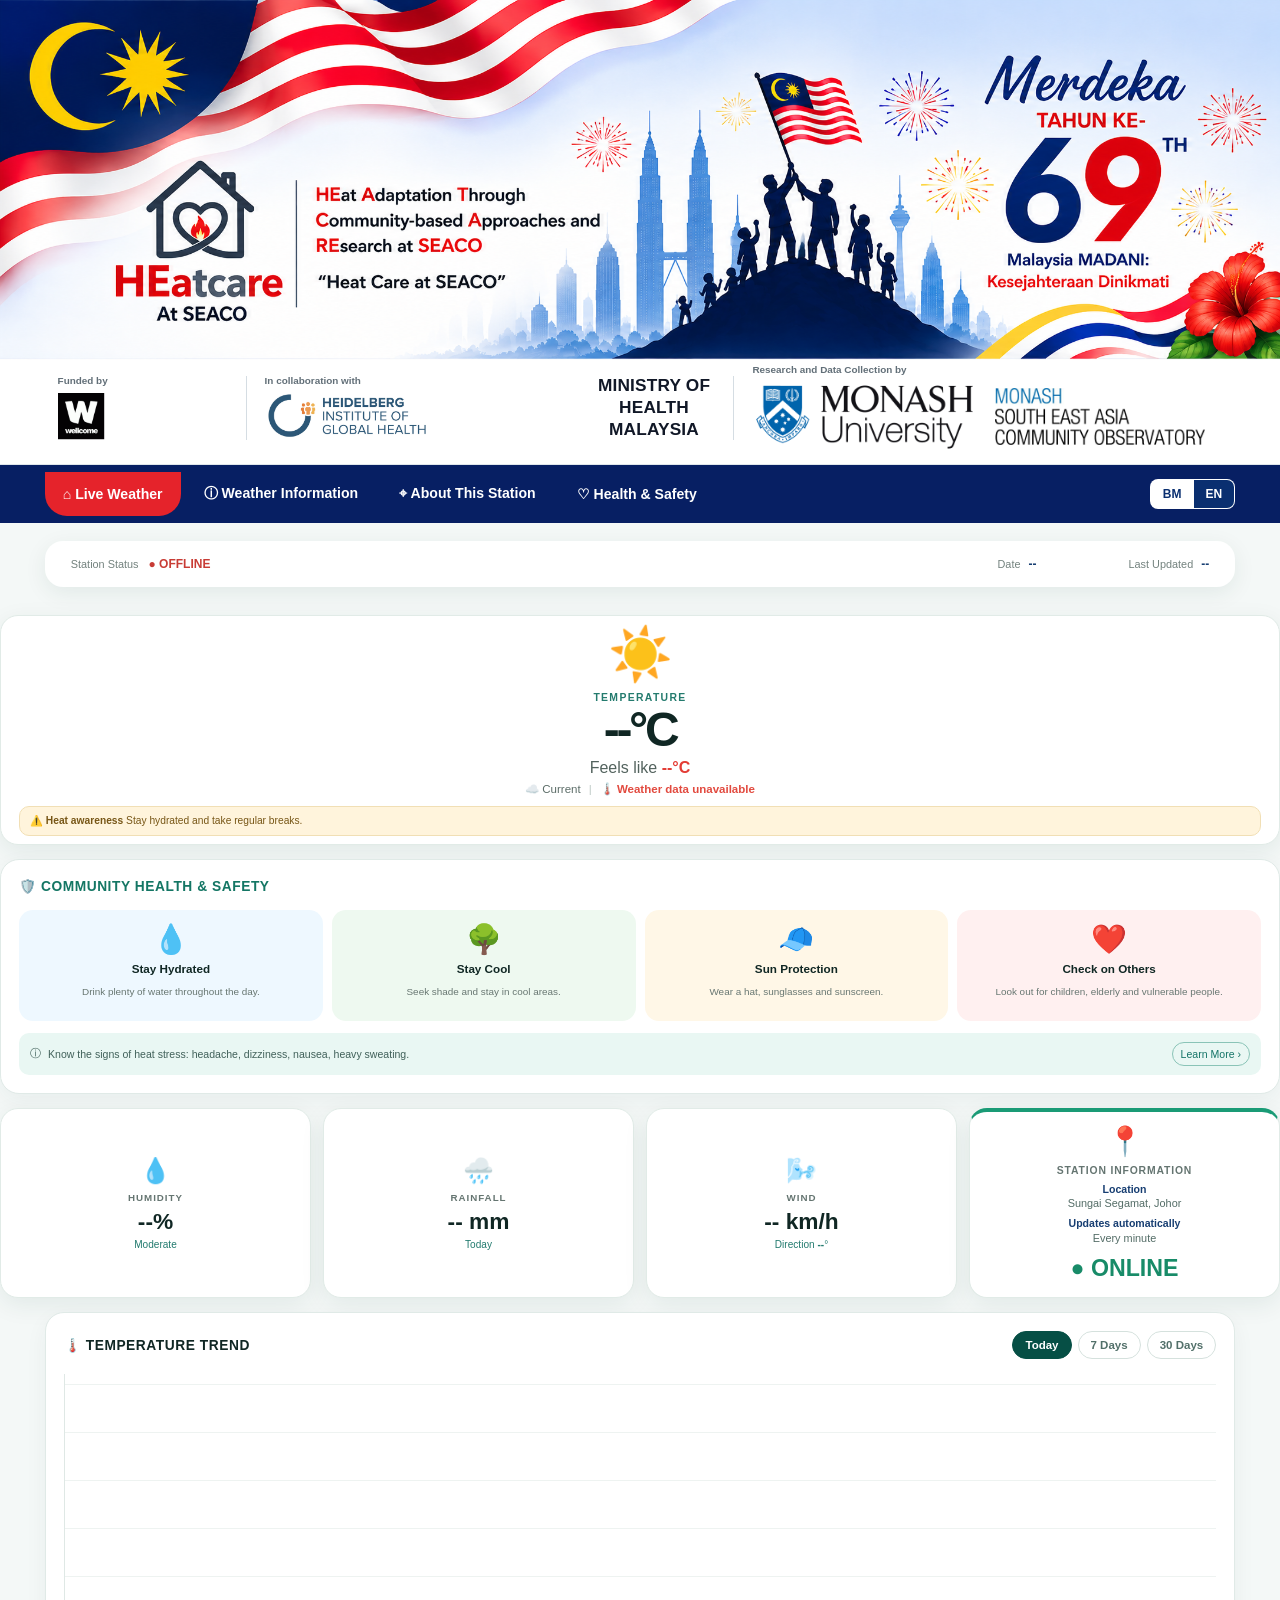
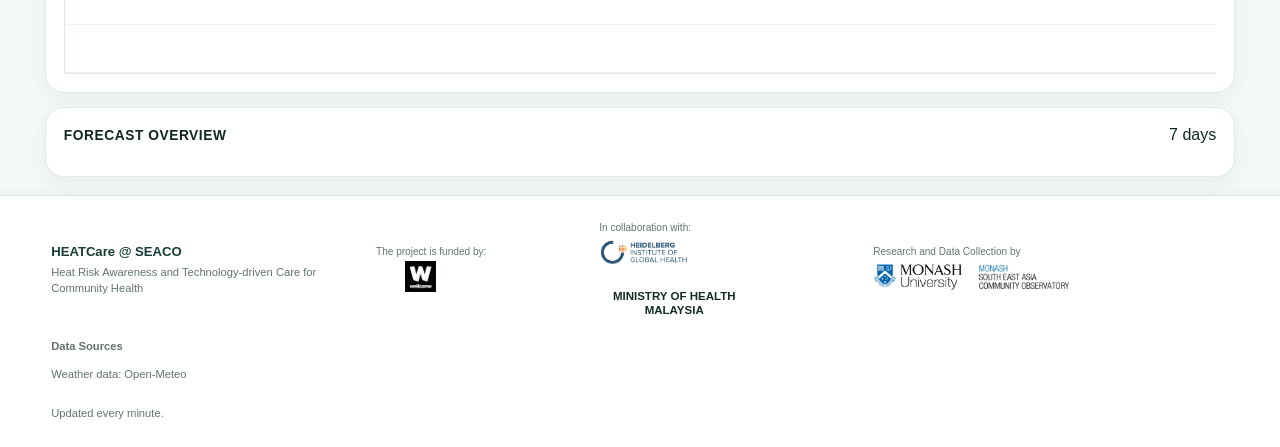
==== commit 64d88005: "Add files via upload" ====
--- a/index.html
+++ b/index.html
@@ -76,7 +76,15 @@
   <div class="metric-card"><span>💧</span><small data-t="humidity">HUMIDITY</small><strong id="humidity">--%</strong><em data-t="moderate">Moderate</em></div>
   <div class="metric-card"><span>🌧️</span><small data-t="rain">RAINFALL</small><strong id="rainfall">-- mm</strong><em data-t="today">Today</em></div>
   <div class="metric-card"><span>🌬️</span><small data-t="wind">WIND</small><strong id="wind">-- km/h</strong><em><span data-t="direction">Direction</span> <b id="windDirection">--</b>°</em></div>
-  <div class="metric-card station-status-card"><span>📍</span><small data-t="stationCardLabel">STATION</small><strong class="station-online" id="stationCardStatus">ONLINE</strong><em>Sungai Segamat</em></div>
+  <div class="metric-card station-status-card station-info-card">
+   <span>📍</span>
+   <small data-t="stationInfo">STATION INFORMATION</small>
+   <div class="station-info-lines">
+    <p><b data-t="locationLabel">Location</b><br><span data-t="location">Sungai Segamat, Johor</span></p>
+    <p><b data-t="refresh">Updates automatically</b><br><span data-t="everyFive">Every minute</span></p>
+    <strong class="station-online" id="stationCardStatus">● <span data-t="online">ONLINE</span></strong>
+   </div>
+  </div>
  </div>
 </section>
 
--- a/style.css
+++ b/style.css
@@ -2393,3 +2393,39 @@
  .status-station-meta span{white-space:nowrap}
  .status-bar .datetime-group{width:100%;justify-content:space-between!important;font-size:.68rem}
 }
+
+
+/* V25 — station card now shows the full Station Information content */
+.station-info-card{align-items:center;text-align:center;}
+.station-info-card>span{font-size:1.8rem!important;line-height:1!important}
+.station-info-card>small{font-size:.65rem!important;letter-spacing:.08em!important;margin-top:9px!important;color:#657571!important}
+.station-info-lines{width:100%;display:flex;flex-direction:column;align-items:center;gap:5px;margin-top:6px}
+.station-info-lines p{margin:0;color:#536c66;font-size:.68rem;line-height:1.35}
+.station-info-lines p b{color:#173e72;font-size:.66rem}
+.station-info-lines p span{color:#536c66}
+.station-info-lines .station-online{color:#188b68!important;font-size:1.45rem!important;margin-top:2px}
+@media(max-width:700px){
+ .metric-mobile-group>.station-info-card{min-height:180px!important;height:auto!important;padding:14px 9px!important}
+ .metric-mobile-group>.station-info-card>span{font-size:1.55rem!important}
+ .metric-mobile-group>.station-info-card>small{font-size:.55rem!important;margin-top:7px!important}
+ .station-info-lines{gap:4px;margin-top:5px}
+ .station-info-lines p{font-size:.61rem;line-height:1.3}
+ .station-info-lines p b{font-size:.59rem}
+ .station-info-lines .station-online{font-size:1.35rem!important}
+}
+
+/* V26 — bilingual station videos hosted on Google Drive */
+.station-video-section{margin-top:28px;padding:26px;background:#fff;border:1px solid #e1ebe7;border-radius:22px;box-shadow:0 7px 24px rgba(18,59,53,.07)}
+.station-video-section h2{margin:5px 0 7px}
+.station-video-section>p{margin:0 0 18px;color:#5a716c;max-width:760px;line-height:1.6}
+.station-video-card{display:none}
+.station-video-card[data-video-lang="en"]{display:block}
+.video-frame{position:relative;width:100%;aspect-ratio:16/9;border-radius:16px;overflow:hidden;background:#eef4f2}
+.video-frame iframe{position:absolute;inset:0;width:100%;height:100%;border:0}
+.video-caption{padding:12px 2px 0;font-weight:700;color:#173e72}
+@media(max-width:700px){
+ .station-video-section{padding:18px;border-radius:18px;margin-top:18px}
+ .station-video-section h2{font-size:1.15rem}
+ .station-video-section>p{font-size:.82rem;line-height:1.5}
+ .video-frame{border-radius:12px}
+}
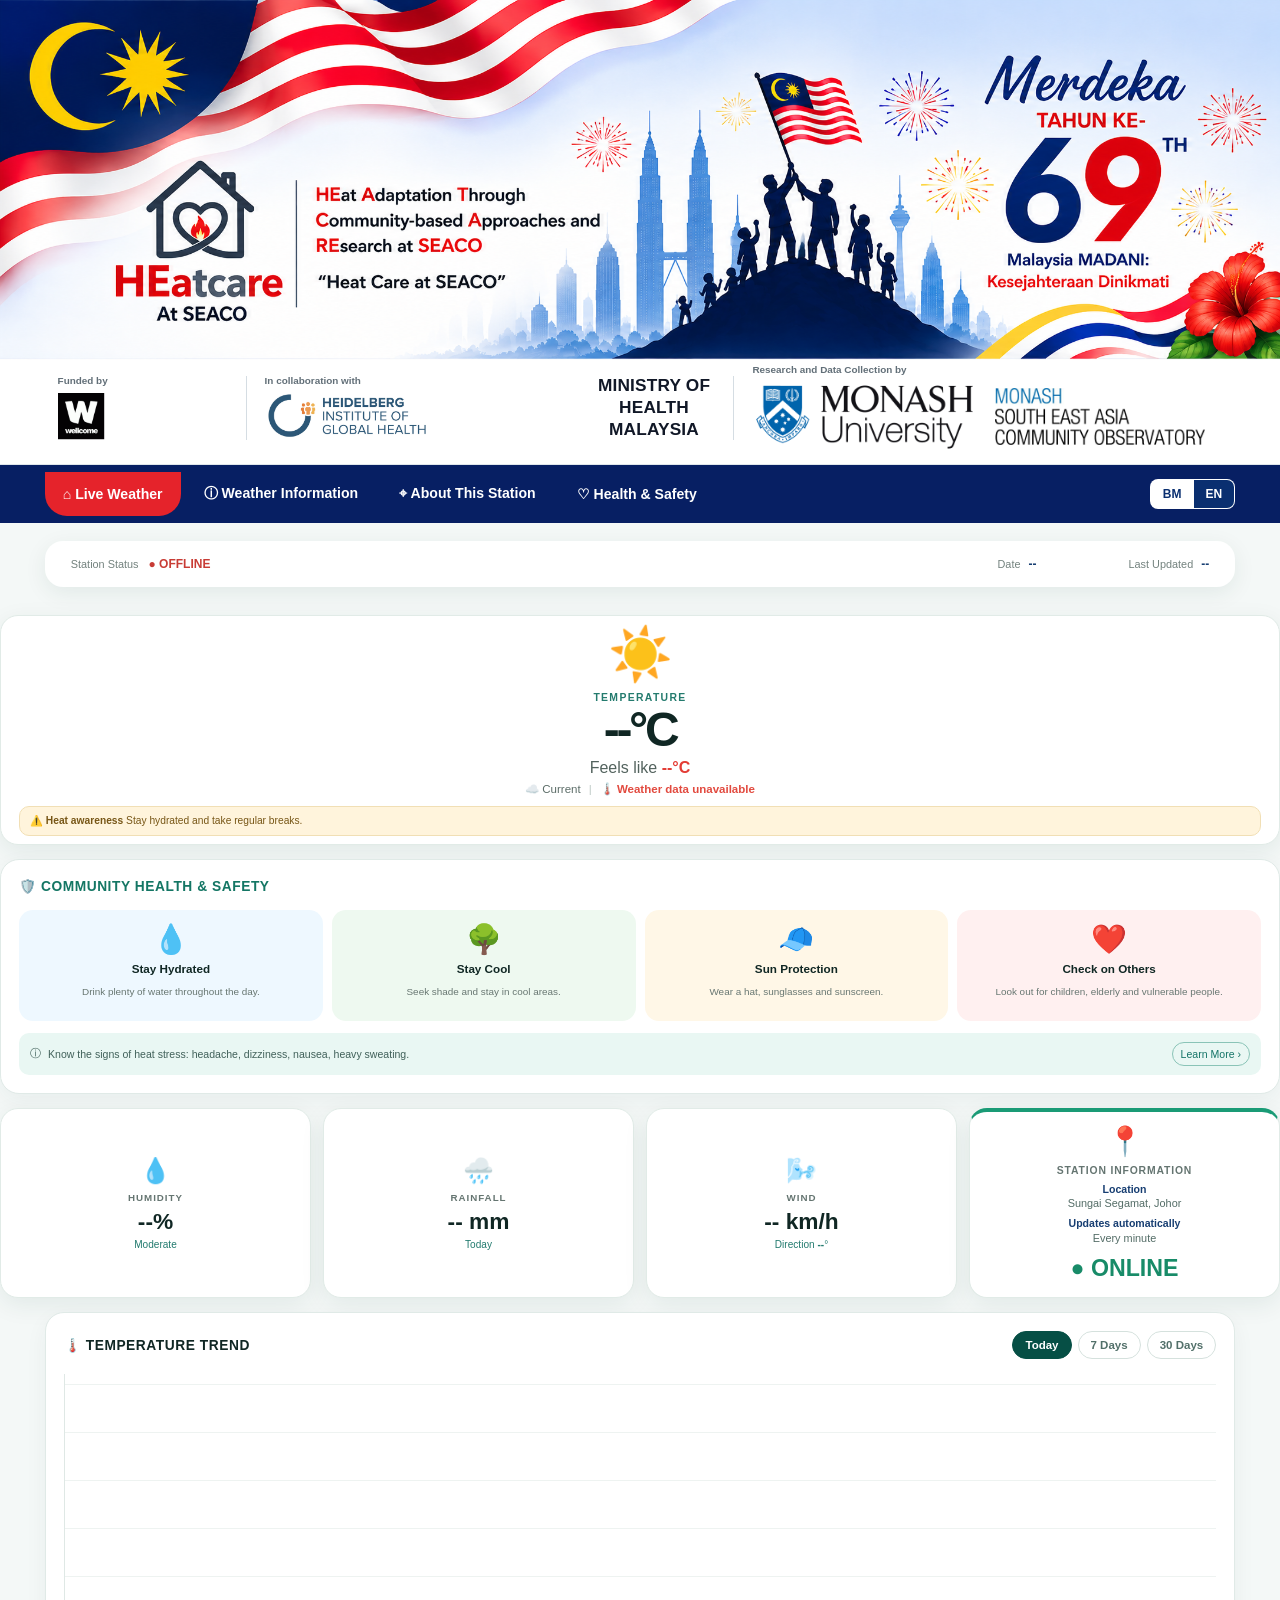
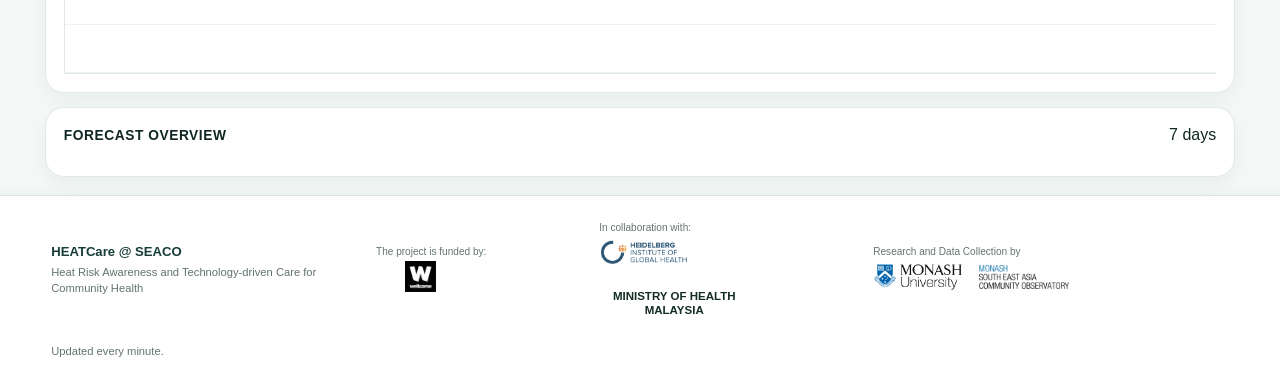
==== commit a6421f9e: "Add files via upload" ====
--- a/index.html
+++ b/index.html
@@ -114,7 +114,7 @@
  <div class="footer-partner funding"><small data-t="fundedBy">The project is funded by:</small><img class="user-logo footer-wellcome" src="wellcome.svg" alt="Wellcome Trust"></div>
  <div class="footer-partner collaboration"><small data-t="collab">In collaboration with:</small><div class="user-logos footer-logo-row"><img class="user-logo footer-heidelberg" src="heidelberg.svg" alt="Heidelberg Institute of Global Health"><span class="footer-kkm" data-t="kkmName">MINISTRY OF HEALTH MALAYSIA</span></div></div>
  <div class="footer-partner research-footer"><small>Research and Data Collection by</small><div class="user-logos footer-logo-row"><img class="user-logo footer-monash-university" src="monash-university.png" alt="Monash University"><img class="user-logo footer-seaco" src="seaco.png" alt="Monash South East Asia Community Observatory (SEACO)"></div></div>
- <div class="footer-note"><strong data-t="dataSources">Data Sources</strong><br><span data-t="weatherSource">Weather data: Open-Meteo</span><br><span data-t="updatedEvery">Updated every minute.</span></div>
+ <div class="footer-note"><span data-t="updatedEvery">Updated every minute.</span></div>
 </footer>
 <script src="script.js"></script>
 </body></html>
--- a/style.css
+++ b/style.css
@@ -2414,18 +2414,18 @@
  .station-info-lines .station-online{font-size:1.35rem!important}
 }
 
-/* V26 — bilingual station videos hosted on Google Drive */
-.station-video-section{margin-top:28px;padding:26px;background:#fff;border:1px solid #e1ebe7;border-radius:22px;box-shadow:0 7px 24px rgba(18,59,53,.07)}
-.station-video-section h2{margin:5px 0 7px}
-.station-video-section>p{margin:0 0 18px;color:#5a716c;max-width:760px;line-height:1.6}
-.station-video-card{display:none}
-.station-video-card[data-video-lang="en"]{display:block}
-.video-frame{position:relative;width:100%;aspect-ratio:16/9;border-radius:16px;overflow:hidden;background:#eef4f2}
+/* Bilingual station video polish */
+.station-video-section{margin-top:22px;padding-top:22px;border-top:1px solid #e5ecea}
+.station-video-section h2{font-size:1.45rem;color:#092f72;margin:6px 0 7px}
+.station-video-section>p{color:#667772;line-height:1.6;max-width:760px;margin:0 0 16px;font-size:.86rem}
+.station-video-card{display:none;background:#f8fbfa;border:1px solid #dfe9e6;border-radius:18px;overflow:hidden;box-shadow:0 7px 20px #123b3508}
+.station-video-card.is-active{display:block}
+.video-frame{position:relative;width:100%;aspect-ratio:16/9;background:#eef3f1;overflow:hidden}
 .video-frame iframe{position:absolute;inset:0;width:100%;height:100%;border:0}
-.video-caption{padding:12px 2px 0;font-weight:700;color:#173e72}
+.video-caption{padding:12px 15px;font-weight:800;color:#183451;font-size:.82rem}
 @media(max-width:700px){
- .station-video-section{padding:18px;border-radius:18px;margin-top:18px}
- .station-video-section h2{font-size:1.15rem}
- .station-video-section>p{font-size:.82rem;line-height:1.5}
- .video-frame{border-radius:12px}
-}
+  .station-video-section{margin-top:18px;padding-top:18px}
+  .station-video-section h2{font-size:1.2rem}
+  .station-video-card{border-radius:15px}
+  .video-caption{padding:10px 12px;font-size:.76rem}
+}
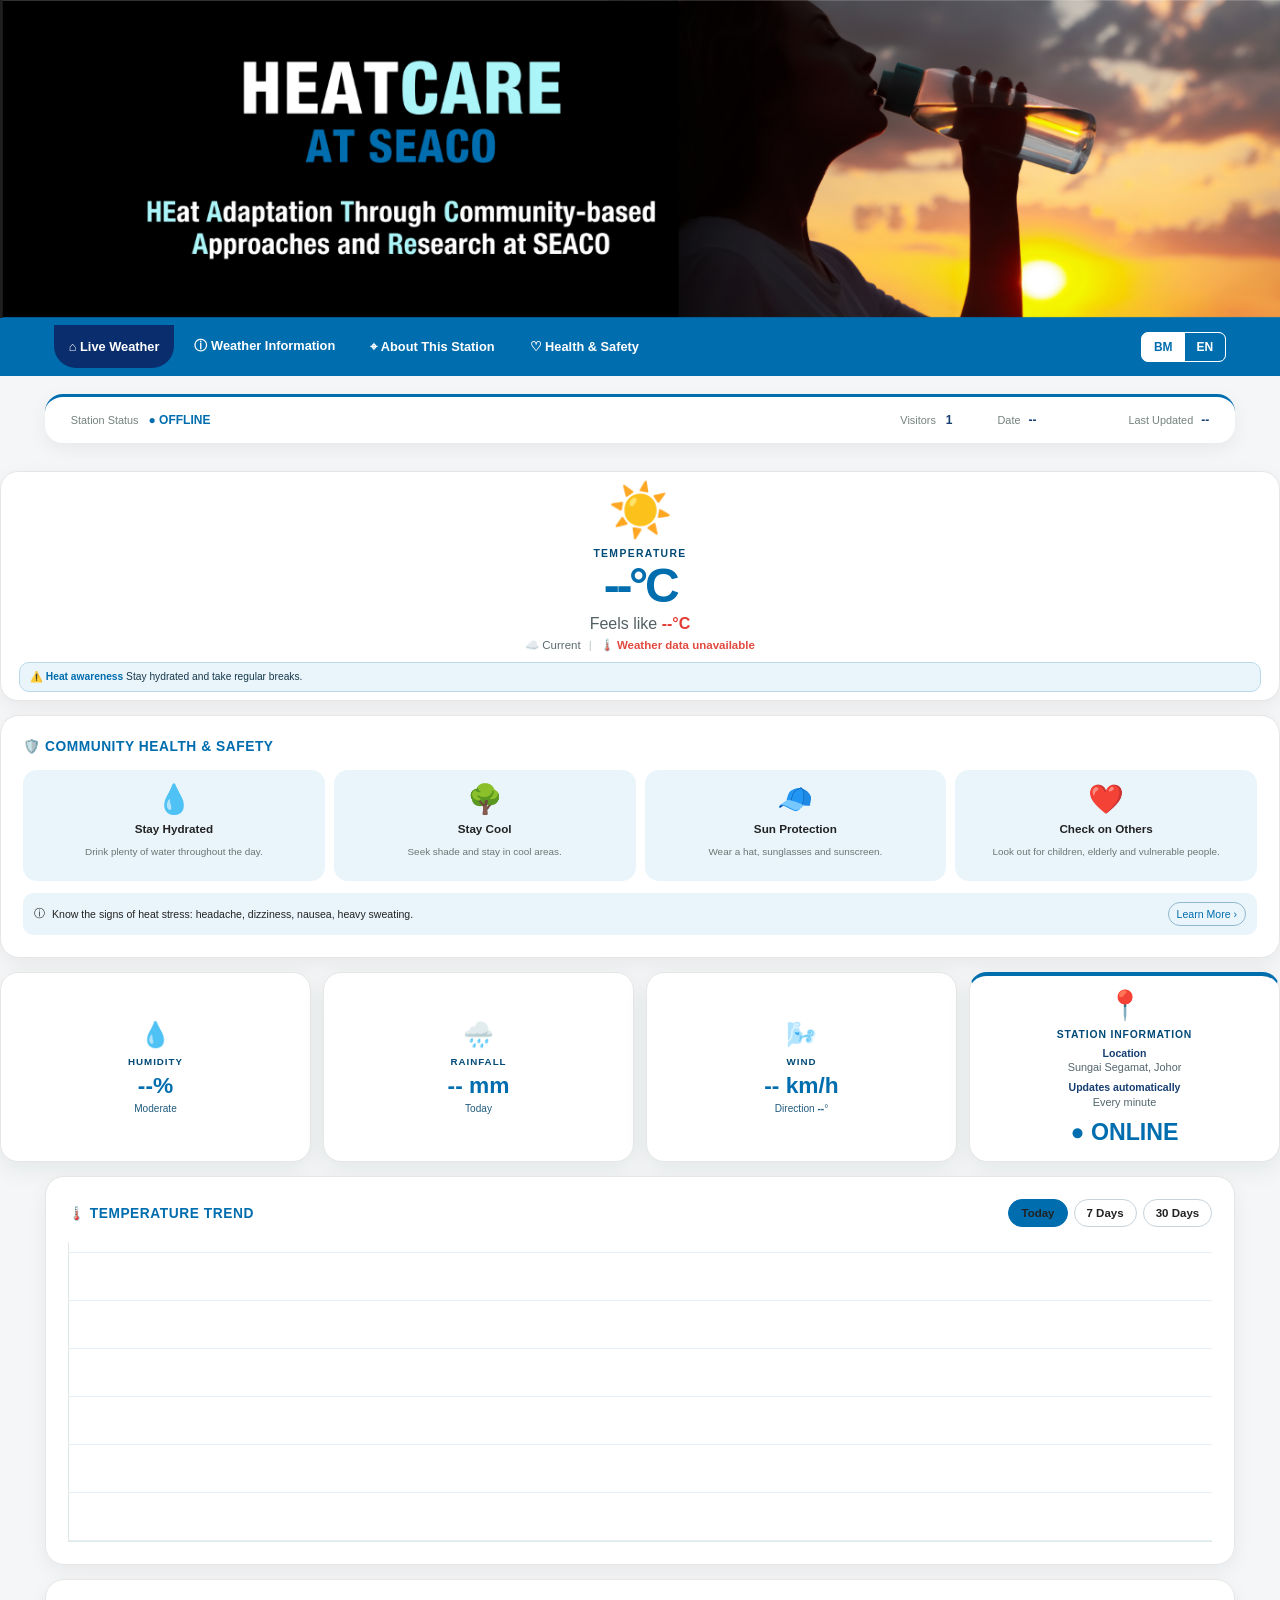
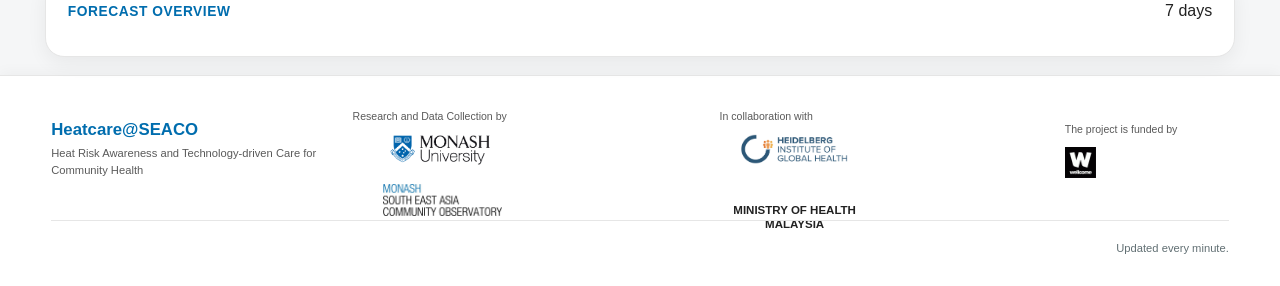
==== commit ecbac610: "Add files via upload" ====
--- a/index.html
+++ b/index.html
@@ -1,7 +1,9 @@
 <!doctype html>
 <html lang="en">
 <head>
-<meta charset="utf-8"><meta name="viewport" content="width=device-width,initial-scale=1">
+<meta charset="utf-8"><link rel="icon" type="image/png" sizes="64x64" href="favicon.png">
+<link rel="apple-touch-icon" href="favicon.png">
+<meta name="viewport" content="width=device-width,initial-scale=1">
 <title>HEATCare Weather Station — Sungai Segamat</title>
 <link rel="stylesheet" href="style.css">
 </head>
@@ -9,31 +11,31 @@
 
 
 
-<div class="approved-reference-header" aria-label="HEATcare Merdeka 69 header"></div>
+<div class="approved-reference-header" aria-label="Heatcare@SEACO Merdeka 69 header"></div>
 
 <section class="header-partner-strip" aria-label="Project partners">
+  <div class="partner-research">
+    <small data-t="researchBy">Research and Data Collection by</small>
+    <div class="partner-research-logos">
+      <img class="partner-monash" src="monash-university.png" alt="Monash University">
+      <img class="partner-seaco" src="seaco.png" alt="Monash South East Asia Community Observatory (SEACO)">
+    </div>
+  </div>
+  <div class="partner-divider" aria-hidden="true"></div>
+
   <div class="partner-funder">
-    <small>Funded by</small>
+    <small data-t="fundedShort">Funded by</small>
     <img src="wellcome.svg" alt="Wellcome Trust">
   </div>
   <div class="partner-divider" aria-hidden="true"></div>
 
   <div class="partner-collab">
-    <small>In collaboration with</small>
+    <small data-t="collabShort">In collaboration with</small>
     <img src="heidelberg.svg" alt="Heidelberg Institute of Global Health">
   </div>
 
   <div class="partner-kkm">
     <strong id="kkmName" data-t="kkmName">KEMENTERIAN KESIHATAN MALAYSIA</strong>
-  </div>
-  <div class="partner-divider" aria-hidden="true"></div>
-
-  <div class="partner-research">
-    <small>Research and Data Collection by</small>
-    <div class="partner-research-logos">
-      <img class="partner-monash" src="monash-university.png" alt="Monash University">
-      <img class="partner-seaco" src="seaco.png" alt="Monash South East Asia Community Observatory (SEACO)">
-    </div>
   </div>
 </section>
 
@@ -52,6 +54,9 @@
   <div>
     <span data-t="stationStatus">Station Status</span>
     <b class="online">● <span data-t="online">ONLINE</span></b>
+  </div>
+  <div class="visitor-stat">
+    <span data-t="visitors">Visitors</span><b id="visitorCount">--</b>
   </div>
   <div class="datetime-group">
     <span data-t="dateLabel">Date</span><b id="currentDate">--</b>
@@ -105,16 +110,36 @@
 </section>
 
 <section class="content-grid lower">
- <article class="panel forecast"><div class="panel-head"><h2 data-t="forecast">FORECAST OVERVIEW</h2><span>7 days</span></div><div class="forecast-row" id="forecastRow"></div></article>
+ <article class="panel forecast"><div class="panel-head"><h2 data-t="forecast">FORECAST OVERVIEW</h2><span data-t="sevenDays">7 days</span></div><div class="forecast-row" id="forecastRow"></div></article>
 </section>
 </main>
 
 <footer class="site-footer">
- <div class="footer-brand"><b>HEATCare @ SEACO</b><span data-t="footerText">Heat Risk Awareness and Technology-driven Care for Community Health</span></div>
- <div class="footer-partner funding"><small data-t="fundedBy">The project is funded by:</small><img class="user-logo footer-wellcome" src="wellcome.svg" alt="Wellcome Trust"></div>
- <div class="footer-partner collaboration"><small data-t="collab">In collaboration with:</small><div class="user-logos footer-logo-row"><img class="user-logo footer-heidelberg" src="heidelberg.svg" alt="Heidelberg Institute of Global Health"><span class="footer-kkm" data-t="kkmName">MINISTRY OF HEALTH MALAYSIA</span></div></div>
- <div class="footer-partner research-footer"><small>Research and Data Collection by</small><div class="user-logos footer-logo-row"><img class="user-logo footer-monash-university" src="monash-university.png" alt="Monash University"><img class="user-logo footer-seaco" src="seaco.png" alt="Monash South East Asia Community Observatory (SEACO)"></div></div>
- <div class="footer-note"><span data-t="updatedEvery">Updated every minute.</span></div>
+  <div class="footer-brand">
+    <b>Heatcare@SEACO</b>
+    <span data-t="footerText">Heat Risk Awareness and Technology-driven Care for Community Health</span>
+  </div>
+  <div class="footer-partner research-footer">
+    <small data-t="researchBy">Research and Data Collection by</small>
+    <div class="footer-logo-row">
+      <img class="user-logo footer-monash-university" src="monash-university.png" alt="Monash University">
+      <img class="user-logo footer-seaco" src="seaco.png" alt="Monash South East Asia Community Observatory (SEACO)">
+    </div>
+  </div>
+  <div class="footer-partner collaboration">
+    <small data-t="collab">In collaboration with</small>
+    <div class="footer-logo-row">
+      <img class="user-logo footer-heidelberg" src="heidelberg.svg" alt="Heidelberg Institute of Global Health">
+      <span class="footer-kkm" data-t="kkmName">MINISTRY OF HEALTH MALAYSIA</span>
+    </div>
+  </div>
+  <div class="footer-partner funding">
+    <small data-t="fundedBy">The project is funded by</small>
+    <img class="user-logo footer-wellcome" src="wellcome.svg" alt="Wellcome Trust">
+  </div>
+  <div class="footer-note">
+    <span data-t="updatedEvery">Updated every minute.</span>
+  </div>
 </footer>
 <script src="script.js"></script>
 </body></html>
--- a/style.css
+++ b/style.css
@@ -1,14 +1,14 @@
-*{box-sizing:border-box}body{margin:0;font-family:Inter,Segoe UI,Arial,sans-serif;background:#f4f8f7;color:#102724}.site-header{min-height:112px;display:flex;align-items:center;justify-content:space-between;gap:22px;padding:14px 3.5%;background:linear-gradient(110deg,#fff 45%,#eef7f3);border-bottom:1px solid #dfe9e5}.brand-area{display:flex;align-items:center;gap:13px;min-width:350px}.logo{width:102px;height:86px;object-fit:contain}.station-title{display:flex;flex-direction:column;gap:7px}.station-title b{font-size:1.7rem}.station-title span{font-size:.92rem;color:#536863;font-weight:650}.live-badge{background:#e5f6ef;color:#157766;border-radius:18px;padding:7px 11px;font-size:.72rem;font-weight:800}.live-badge i{display:inline-block;width:7px;height:7px;background:#22a67f;border-radius:50%;margin-right:5px}.header-centre{display:flex;flex-direction:column;text-align:center;max-width:300px}.header-centre b{font-size:1rem;color:#176d61}.header-centre span{font-size:.72rem;color:#74837f;margin-top:5px;line-height:1.4}.sponsor-area{display:flex;align-items:center;gap:18px}.sponsor-area>div>small,footer small{display:block;font-size:.63rem;color:#6e7c78;margin-bottom:4px}.sponsor-area img{max-width:88px;max-height:30px;object-fit:contain}.mini-logos{display:flex;align-items:center;gap:9px}.mini-logos img{max-width:88px!important;max-height:30px!important}.lang{white-space:nowrap}.lang button{border:1px solid #cbd9d5;background:#fff;border-radius:20px;padding:8px 11px;margin-left:3px;cursor:pointer}.lang button.active{background:#123b35;color:#fff}.main-nav{display:flex;gap:6px;background:#064f45;padding:8px 3.5%}.main-nav a{color:#e9f5f1;text-decoration:none;padding:11px 15px;border-radius:10px;font-size:.82rem;font-weight:700}.main-nav a.active{background:#087564}.status-bar{background:#fff;border-radius:14px;box-shadow:0 5px 20px #123b350d;display:flex;justify-content:flex-end;gap:45px;padding:13px 20px;margin-bottom:14px}.status-bar div{display:flex;gap:10px;align-items:center}.status-bar span{font-size:.68rem;color:#73827e}.status-bar b{font-size:.75rem}.online{color:#1a8b6f}.main-weather{display:grid;grid-template-columns:2.25fr repeat(4,1fr);gap:10px}.current,.metric-card{background:#fff;border:1px solid #e1ebe7;border-radius:20px;box-shadow:0 7px 22px #123b350d}.current{padding:25px 25px 18px;display:grid;grid-template-columns:auto 1fr;gap:8px 18px;align-items:center}.weather-icon{font-size:4.2rem;grid-row:span 2}.overline{font-size:.65rem;letter-spacing:.13em;color:#247b6e;font-weight:800}.current strong{display:block;font-size:4rem;letter-spacing:-.07em;line-height:1}.current p{margin:5px 0 0;color:#53635e}.current p b{color:#e33c35}.condition{grid-column:2;display:flex;gap:10px;font-size:.77rem;color:#5c6d68}.condition b{color:#e24a3f}.divider{color:#bdc9c5}.heat-alert{grid-column:1/-1;background:#fff4dc;border:1px solid #f1dfb5;border-radius:10px;padding:9px 11px;font-size:.7rem;color:#775616;margin-top:3px}.metric-card{padding:18px 15px;display:flex;flex-direction:column;justify-content:center;min-height:185px}.metric-card>span{font-size:1.8rem}.metric-card small{font-size:.65rem;letter-spacing:.1em;font-weight:800;color:#657571;margin-top:9px}.metric-card strong{font-size:1.65rem;margin-top:7px}.metric-card em{font-style:normal;font-size:.68rem;color:#237b6f;margin-top:4px}.heat-index strong{color:#d55b2b}.content-grid{display:grid;grid-template-columns:1.2fr 1fr;gap:14px;margin-top:14px}.panel{background:#fff;border:1px solid #e0eae7;border-radius:19px;padding:18px;box-shadow:0 7px 22px #123b350d}.panel-head{display:flex;justify-content:space-between;align-items:center}.panel-head h2{font-size:.86rem;margin:0;letter-spacing:.04em}.panel-head select{border:1px solid #d5e1dd;border-radius:14px;padding:5px 9px;background:#fff}.big-chart{height:260px;position:relative;margin-top:15px;border-left:1px solid #dfe8e5;border-bottom:1px solid #dfe8e5;background:repeating-linear-gradient(0deg,#eef3f1 0,#eef3f1 1px,transparent 1px,transparent 48px)}.ylabels{position:absolute;left:-24px;top:0;height:210px;display:flex;flex-direction:column;justify-content:space-between;color:#8a9894;font-size:.65rem}.xlabels{position:absolute;left:0;right:0;bottom:-18px;display:flex;justify-content:space-between;color:#8a9894;font-size:.62rem}.area-line{position:absolute;left:4%;right:3%;top:54px;height:150px;background:linear-gradient(180deg,#f7a43d30,transparent);clip-path:polygon(0 72%,4% 76%,10% 78%,18% 78%,25% 68%,32% 53%,40% 40%,48% 28%,56% 18%,64% 21%,72% 14%,80% 30%,88% 44%,96% 52%,100% 55%,100% 100%,0 100%);border-bottom:3px solid #ed8a24}.now-label{position:absolute;left:48%;top:42px;background:#fff;border:1px solid #f28d2b;border-radius:9px;padding:6px 9px;color:#e87918;box-shadow:0 4px 10px #e8791820}.now-label b{display:block;font-size:.9rem}.now-label small{font-size:.6rem;color:#667}.safety{background:#fff}.safety h2{color:#147664}.safety-grid{display:grid;grid-template-columns:repeat(4,1fr);gap:9px;margin-top:16px}.safety-grid>div{padding:12px 9px;border-radius:14px;text-align:center}.safety-grid>div:nth-child(1){background:#eef8ff}.safety-grid>div:nth-child(2){background:#eef9f0}.safety-grid>div:nth-child(3){background:#fff7e7}.safety-grid>div:nth-child(4){background:#fff0f0}.safety-grid i{font-style:normal;font-size:1.8rem;display:block}.safety-grid b{display:block;font-size:.73rem;margin-top:6px}.safety-grid p{font-size:.62rem;line-height:1.45;color:#687772}.info-strip{margin-top:12px;padding:9px 11px;background:#e9f7f3;border-radius:10px;font-size:.66rem;color:#41615a;display:flex;gap:7px;align-items:center}.info-strip a{margin-left:auto;color:#167568;border:1px solid #8ac4b7;border-radius:14px;padding:5px 8px;text-decoration:none}.lower{grid-template-columns:2fr 1fr}.forecast-row{display:grid;grid-template-columns:repeat(5,1fr);margin-top:14px}.forecast-day{text-align:center;border-left:1px solid #e4ece9;padding:6px}.forecast-day:first-child{border:0}.forecast-day span{display:block;font-size:1.8rem;margin:8px 0}.forecast-day strong{display:block;font-size:.8rem}.forecast-day small{font-size:.62rem;color:#74827e}.today{background:#f0f8f5;border-radius:12px}.station-card p{font-size:.76rem;line-height:1.5;color:#667671}.station-card b{font-size:.72rem}footer{margin-top:18px;background:#064f45;color:#e8f4f1;padding:22px 4%;display:grid;grid-template-columns:1.2fr .8fr 1fr 1.4fr;gap:20px;align-items:center;font-size:.7rem}footer b{display:block;font-size:.82rem}footer span{display:block;color:#b8d4cd;margin-top:5px;line-height:1.45}footer img{max-width:90px;max-height:32px;object-fit:contain}.footer-note{color:#b8d4cd;line-height:1.6}.footer-note a{color:#fff}@media(max-width:1050px){.site-header{flex-wrap:wrap}.header-centre{order:3;width:100%;max-width:none}.sponsor-area{margin-left:auto}.main-weather{grid-template-columns:1.8fr repeat(2,1fr)}.content-grid{grid-template-columns:1fr}.lower{grid-template-columns:1fr}}@media(max-width:700px){.site-header{align-items:flex-start}.brand-area{min-width:0}.logo{width:82px;height:72px}.station-title b{font-size:1.3rem}.sponsor-area{width:100%;justify-content:space-between}.main-weather{grid-template-columns:1fr 1fr}.current{grid-column:1/-1}.safety-grid{grid-template-columns:1fr 1fr}.forecast-row{overflow-x:auto}.forecast-day{min-width:105px}footer{grid-template-columns:1fr 1fr}.status-bar{justify-content:space-between;gap:10px}.main-nav{overflow-x:auto;white-space:nowrap}}@media(max-width:450px){.main-weather{grid-template-columns:1fr}.current{grid-column:auto}.current strong{font-size:3.3rem}.header-centre{display:none}.lang button{padding:7px 8px}.safety-grid{grid-template-columns:1fr 1fr}footer{grid-template-columns:1fr}}
+*{box-sizing:border-box}body{margin:0;font-family:"Helvetica Neue","Arial Narrow","Roboto",Arial,sans-serif;background:#f4f8f7;color:#102724}.site-header{min-height:112px;display:flex;align-items:center;justify-content:space-between;gap:22px;padding:14px 3.5%;background:linear-gradient(110deg,#fff 45%,#eef7f3);border-bottom:1px solid #dfe9e5}.brand-area{display:flex;align-items:center;gap:13px;min-width:350px}.logo{width:102px;height:86px;object-fit:contain}.station-title{display:flex;flex-direction:column;gap:7px}.station-title b{font-size:1.7rem}.station-title span{font-size:.92rem;color:#526369;font-weight:650}.live-badge{background:#e5f5f6;color:#135779;border-radius:18px;padding:7px 11px;font-size:.72rem;font-weight:800}.live-badge i{display:inline-block;width:7px;height:7px;background:#1f8ca9;border-radius:50%;margin-right:5px}.header-centre{display:flex;flex-direction:column;text-align:center;max-width:300px}.header-centre b{font-size:1rem;color:#154e6f}.header-centre span{font-size:.72rem;color:#74837f;margin-top:5px;line-height:1.4}.sponsor-area{display:flex;align-items:center;gap:18px}.sponsor-area>div>small,footer small{display:block;font-size:.63rem;color:#6e7c78;margin-bottom:4px}.sponsor-area img{max-width:88px;max-height:30px;object-fit:contain}.mini-logos{display:flex;align-items:center;gap:9px}.mini-logos img{max-width:88px!important;max-height:30px!important}.lang{white-space:nowrap}.lang button{border:1px solid #cbd9d5;background:#fff;border-radius:20px;padding:8px 11px;margin-left:3px;cursor:pointer}.lang button.active{background:#0a2e6d;color:#fff}.main-nav{display:flex;gap:6px;background:#043451;padding:8px 3.5%}.main-nav a{color:#e9f5f1;text-decoration:none;padding:11px 15px;border-radius:10px;font-size:.82rem;font-weight:700}.main-nav a.active{background:#054f78}.status-bar{background:#fff;border-radius:14px;box-shadow:0 5px 20px #0a2e6d0d;display:flex;justify-content:flex-end;gap:45px;padding:13px 20px;margin-bottom:14px}.status-bar div{display:flex;gap:10px;align-items:center}.status-bar span{font-size:.68rem;color:#73827e}.status-bar b{font-size:.75rem}.online{color:#006dae}.main-weather{display:grid;grid-template-columns:2.25fr repeat(4,1fr);gap:10px}.current,.metric-card{background:#fff;border:1px solid #e1ebe7;border-radius:20px;box-shadow:0 7px 22px #0a2e6d0d}.current{padding:25px 25px 18px;display:grid;grid-template-columns:auto 1fr;gap:8px 18px;align-items:center}.weather-icon{font-size:4.2rem;grid-row:span 2}.overline{font-size:.65rem;letter-spacing:.13em;color:#225c7d;font-weight:800}.current strong{display:block;font-size:4rem;letter-spacing:-.07em;line-height:1}.current p{margin:5px 0 0;color:#536063}.current p b{color:#e33c35}.condition{grid-column:2;display:flex;gap:10px;font-size:.77rem;color:#5c6a6d}.condition b{color:#e24a3f}.divider{color:#bdc9c5}.heat-alert{grid-column:1/-1;background:#fff4dc;border:1px solid #f1dfb5;border-radius:10px;padding:9px 11px;font-size:.7rem;color:#775616;margin-top:3px}.metric-card{padding:18px 15px;display:flex;flex-direction:column;justify-content:center;min-height:185px}.metric-card>span{font-size:1.8rem}.metric-card small{font-size:.65rem;letter-spacing:.1em;font-weight:800;color:#657175;margin-top:9px}.metric-card strong{font-size:1.65rem;margin-top:7px}.metric-card em{font-style:normal;font-size:.68rem;color:#215b7d;margin-top:4px}.heat-index strong{color:#d55b2b}.content-grid{display:grid;grid-template-columns:1.2fr 1fr;gap:14px;margin-top:14px}.panel{background:#fff;border:1px solid #e0eae7;border-radius:19px;padding:18px;box-shadow:0 7px 22px #0a2e6d0d}.panel-head{display:flex;justify-content:space-between;align-items:center}.panel-head h2{font-size:.86rem;margin:0;letter-spacing:.04em}.panel-head select{border:1px solid #d5e1dd;border-radius:14px;padding:5px 9px;background:#fff}.big-chart{height:260px;position:relative;margin-top:15px;border-left:1px solid #dfe8e5;border-bottom:1px solid #dfe8e5;background:repeating-linear-gradient(0deg,#eef3f1 0,#eef3f1 1px,transparent 1px,transparent 48px)}.ylabels{position:absolute;left:-24px;top:0;height:210px;display:flex;flex-direction:column;justify-content:space-between;color:#8a9894;font-size:.65rem}.xlabels{position:absolute;left:0;right:0;bottom:-18px;display:flex;justify-content:space-between;color:#8a9894;font-size:.62rem}.area-line{position:absolute;left:4%;right:3%;top:54px;height:150px;background:linear-gradient(180deg,#f7a43d30,transparent);clip-path:polygon(0 72%,4% 76%,10% 78%,18% 78%,25% 68%,32% 53%,40% 40%,48% 28%,56% 18%,64% 21%,72% 14%,80% 30%,88% 44%,96% 52%,100% 55%,100% 100%,0 100%);border-bottom:3px solid #006DAE}.now-label{position:absolute;left:48%;top:42px;background:#fff;border:1px solid #f28d2b;border-radius:9px;padding:6px 9px;color:#e87918;box-shadow:0 4px 10px #e8791820}.now-label b{display:block;font-size:.9rem}.now-label small{font-size:.6rem;color:#667}.safety{background:#fff}.safety h2{color:#125778}.safety-grid{display:grid;grid-template-columns:repeat(4,1fr);gap:9px;margin-top:16px}.safety-grid>div{padding:12px 9px;border-radius:14px;text-align:center}.safety-grid>div:nth-child(1){background:#eaf3fb}.safety-grid>div:nth-child(2){background:#eaf3fb}.safety-grid>div:nth-child(3){background:#eaf3fb}.safety-grid>div:nth-child(4){background:#eaf3fb}.safety-grid i{font-style:normal;font-size:1.8rem;display:block}.safety-grid b{display:block;font-size:.73rem;margin-top:6px}.safety-grid p{font-size:.62rem;line-height:1.45;color:#687772}.info-strip{margin-top:12px;padding:9px 11px;background:#eaf3fb;border-radius:10px;font-size:.66rem;color:#405862;display:flex;gap:7px;align-items:center}.info-strip a{margin-left:auto;color:#145277;border:1px solid #89b4c5;border-radius:14px;padding:5px 8px;text-decoration:none}.lower{grid-template-columns:2fr 1fr}.forecast-row{display:grid;grid-template-columns:repeat(5,1fr);margin-top:14px}.forecast-day{text-align:center;border-left:1px solid #e4ece9;padding:6px}.forecast-day:first-child{border:0}.forecast-day span{display:block;font-size:1.8rem;margin:8px 0}.forecast-day strong{display:block;font-size:.8rem}.forecast-day small{font-size:.62rem;color:#74827e}.today{background:#eaf3fb;border-radius:12px}.station-card p{font-size:.76rem;line-height:1.5;color:#667376}.station-card b{font-size:.72rem}footer{margin-top:18px;background:#043451;color:#e8f4f1;padding:22px 4%;display:grid;grid-template-columns:1.2fr .8fr 1fr 1.4fr;gap:20px;align-items:center;font-size:.7rem}footer b{display:block;font-size:.82rem}footer span{display:block;color:#b7cdd5;margin-top:5px;line-height:1.45}footer img{max-width:90px;max-height:32px;object-fit:contain}.footer-note{color:#b7cdd5;line-height:1.6}.footer-note a{color:#fff}@media(max-width:1050px){.site-header{flex-wrap:wrap}.header-centre{order:3;width:100%;max-width:none}.sponsor-area{margin-left:auto}.main-weather{grid-template-columns:1.8fr repeat(2,1fr)}.content-grid{grid-template-columns:1fr}.lower{grid-template-columns:1fr}}@media(max-width:700px){.site-header{align-items:flex-start}.brand-area{min-width:0}.logo{width:82px;height:72px}.station-title b{font-size:1.3rem}.sponsor-area{width:100%;justify-content:space-between}.main-weather{grid-template-columns:1fr 1fr}.current{grid-column:1/-1}.safety-grid{grid-template-columns:1fr 1fr}.forecast-row{overflow-x:auto}.forecast-day{min-width:105px}footer{grid-template-columns:1fr 1fr}.status-bar{justify-content:space-between;gap:10px}.main-nav{overflow-x:auto;white-space:nowrap}}@media(max-width:450px){.main-weather{grid-template-columns:1fr}.current{grid-column:auto}.current strong{font-size:3.3rem}.header-centre{display:none}.lang button{padding:7px 8px}.safety-grid{grid-template-columns:1fr 1fr}footer{grid-template-columns:1fr}}
 
 html,body{width:100%;max-width:100%;overflow-x:hidden}
 main,.site-header,.main-nav,footer{max-width:100%;min-width:0}
 .main-weather,.content-grid,.lower{min-width:0}
 .main-weather>*,.content-grid>*{min-width:0}
 .partner-block{display:flex;flex-direction:column;align-items:flex-start;gap:4px}
-.partner-name{font-size:.88rem;font-weight:800;letter-spacing:.01em;color:#153d37}
+.partner-name{font-size:.88rem;font-weight:800;letter-spacing:.01em;color:#142f3e}
 .partner-name.wellcome{font-size:1.05rem;color:#222}
 .partner-names{display:flex;align-items:center;gap:10px}
-.partner-names span{font-weight:800;font-size:.76rem;color:#234c45;white-space:nowrap}
+.partner-names span{font-weight:800;font-size:.76rem;color:#223e4d;white-space:nowrap}
 .footer-partner .partner-name{display:block;margin-top:4px}
 footer .partner-names{margin-top:4px}
 .current{overflow:hidden}
@@ -72,39 +72,39 @@
 .monash-university-logo{width:112px;height:44px}
 .partner-block small{letter-spacing:.02em}
 
-.station-story{background:#fff;border:1px solid #dfe9e6;border-radius:24px;padding:28px 30px;margin-bottom:18px;box-shadow:0 8px 24px #123b350a}
+.station-story{background:#fff;border:1px solid #dfe9e6;border-radius:24px;padding:28px 30px;margin-bottom:18px;box-shadow:0 8px 24px #0a2e6d0a}
 .station-story-head{display:flex;align-items:center;justify-content:space-between;gap:24px;border-bottom:1px solid #e5ecea;padding-bottom:20px;margin-bottom:18px}
-.station-story-head h2{font-size:1.7rem;margin:5px 0 7px;color:#092f72}.station-story-head p{margin:0;color:#64746f;line-height:1.55;max-width:780px}
+.station-story-head h2{font-size:1.7rem;margin:5px 0 7px;color:#092f72}.station-story-head p{margin:0;color:#647174;line-height:1.55;max-width:780px}
 .station-badge{min-width:76px;height:76px;border-radius:22px;background:#eef6ff;display:grid;place-items:center;font-size:2rem}
 .station-story-grid{display:grid;grid-template-columns:1fr 1fr;gap:16px}
 .station-story-grid article{background:#f8fbfa;border:1px solid #e3ece9;border-radius:17px;padding:19px 20px}
-.station-number{font-size:.67rem;font-weight:900;letter-spacing:.1em;color:#e5232b;margin-bottom:7px}
-.station-story-grid h3{font-size:1.02rem;color:#092f72;margin:0 0 7px}.station-story-grid p{font-size:.82rem;color:#667772;line-height:1.6;margin:0}
+.station-number{font-size:.67rem;font-weight:900;letter-spacing:.1em;color:#0a2e6d;margin-bottom:7px}
+.station-story-grid h3{font-size:1.02rem;color:#092f72;margin:0 0 7px}.station-story-grid p{font-size:.82rem;color:#667477;line-height:1.6;margin:0}
 .station-community-note{display:flex;align-items:flex-start;gap:12px;background:#fff7df;border:1px solid #f1df9d;border-radius:16px;padding:15px 17px;margin-top:16px}.station-community-note span{font-size:1.35rem}.station-community-note p{margin:0;color:#715b2c;font-size:.8rem;line-height:1.55}.station-community-note b{color:#5c461e}
 @media(max-width:700px){.station-story{padding:22px 18px}.station-story-head{align-items:flex-start}.station-badge{min-width:58px;height:58px;font-size:1.5rem}.station-story-grid{grid-template-columns:1fr}}
 
 .info-main{max-width:1180px;margin:auto;padding:38px 24px 60px}
 .info-hero{padding:8px 0 26px}
 .info-hero h1{font-size:2.65rem;letter-spacing:-.045em;margin:7px 0 8px}
-.info-hero p{font-size:1.02rem;color:#63736e;margin:0;max-width:720px}
-.info-banner{display:flex;align-items:center;gap:20px;background:linear-gradient(115deg,#e5f5f0,#fff);border:1px solid #d6e9e3;border-radius:24px;padding:25px 30px;margin-bottom:18px;box-shadow:0 10px 28px #123b3509}
-.banner-icon{width:66px;height:66px;border-radius:18px;background:#fff;display:grid;place-items:center;font-size:2.2rem;box-shadow:0 6px 18px #123b3510}
-.info-banner h2{font-size:1.45rem;margin:4px 0}.info-banner p{margin:0;color:#667772}
+.info-hero p{font-size:1.02rem;color:#637073;margin:0;max-width:720px}
+.info-banner{display:flex;align-items:center;gap:20px;background:linear-gradient(115deg,#e5f2f5,#fff);border:1px solid #d6e6e9;border-radius:24px;padding:25px 30px;margin-bottom:18px;box-shadow:0 10px 28px #0a2e6d09}
+.banner-icon{width:66px;height:66px;border-radius:18px;background:#fff;display:grid;place-items:center;font-size:2.2rem;box-shadow:0 6px 18px #0a2e6d10}
+.info-banner h2{font-size:1.45rem;margin:4px 0}.info-banner p{margin:0;color:#667477}
 .info-cards{display:grid;grid-template-columns:1fr 1fr;gap:17px}
-.info-card{background:#fff;border:1px solid #e0eae7;border-radius:22px;padding:25px;box-shadow:0 8px 24px #123b350a;position:relative;overflow:hidden}
-.info-card:before{content:"";position:absolute;left:0;top:0;width:100%;height:4px;background:#1b8375}
+.info-card{background:#fff;border:1px solid #e0eae7;border-radius:22px;padding:25px;box-shadow:0 8px 24px #0a2e6d0a;position:relative;overflow:hidden}
+.info-card:before{content:"";position:absolute;left:0;top:0;width:100%;height:4px;background:#185d86}
 .info-icon{font-size:2.15rem;width:54px;height:54px;display:grid;place-items:center;border-radius:15px;background:#eef7f4}
-.info-card-tag{font-size:.61rem;letter-spacing:.13em;font-weight:800;color:#238173;margin-top:17px}
-.info-card h2{font-size:1.4rem;margin:4px 0 8px}.info-card p{color:#63736e;line-height:1.65;margin:0}
-.why{display:flex;gap:8px;margin-top:17px;padding:12px 13px;border-radius:12px;background:#f3f8f6;font-size:.72rem;color:#61726d;line-height:1.45}
-.why b{color:#1b7165;white-space:nowrap}
-.heat-guide{display:flex;justify-content:space-between;gap:30px;align-items:center;margin-top:18px;background:#0a5a4f;color:#fff;border-radius:22px;padding:25px 28px}
-.heat-guide .eyebrow{color:#a8ddd3}.heat-guide h2{margin:4px 0;font-size:1.4rem}.heat-guide p{margin:0;color:#cce4df;max-width:650px;line-height:1.55}
+.info-card-tag{font-size:.61rem;letter-spacing:.13em;font-weight:800;color:#216083;margin-top:17px}
+.info-card h2{font-size:1.4rem;margin:4px 0 8px}.info-card p{color:#637073;line-height:1.65;margin:0}
+.why{display:flex;gap:8px;margin-top:17px;padding:12px 13px;border-radius:12px;background:#f3f8f6;font-size:.72rem;color:#616f72;line-height:1.45}
+.why b{color:#195273;white-space:nowrap}
+.heat-guide{display:flex;justify-content:space-between;gap:30px;align-items:center;margin-top:18px;background:#083d5c;color:#fff;border-radius:22px;padding:25px 28px}
+.heat-guide .eyebrow{color:#a7ccde}.heat-guide h2{margin:4px 0;font-size:1.4rem}.heat-guide p{margin:0;color:#cbdde5;max-width:650px;line-height:1.55}
 .guide-points{display:flex;flex-wrap:wrap;gap:8px;justify-content:flex-end}.guide-points span{background:#ffffff12;border:1px solid #ffffff25;border-radius:15px;padding:10px 12px;font-size:.72rem;white-space:nowrap}
-.history-panel{background:#fff;border:1px solid #e0eae7;border-radius:22px;padding:24px;margin-top:18px;box-shadow:0 8px 24px #123b350a}
+.history-panel{background:#fff;border:1px solid #e0eae7;border-radius:22px;padding:24px;margin-top:18px;box-shadow:0 8px 24px #0a2e6d0a}
 .history-note{font-size:.68rem;color:#879691;border:1px solid #dce7e3;padding:6px 10px;border-radius:14px}
 .info-chart{height:220px;margin-top:18px;border-radius:15px;background:repeating-linear-gradient(0deg,#eef3f1 0,#eef3f1 1px,transparent 1px,transparent 44px);position:relative;overflow:hidden;border-left:1px solid #e1eae7;border-bottom:1px solid #e1eae7}
-.info-chart-line{position:absolute;left:3%;right:3%;bottom:38px;height:120px;background:linear-gradient(180deg,#f0a14328,transparent);clip-path:polygon(0 74%,8% 70%,17% 72%,26% 63%,36% 54%,45% 42%,55% 28%,64% 33%,73% 18%,82% 27%,91% 44%,100% 36%,100% 100%,0 100%);border-top:3px solid #ed8a24}
+.info-chart-line{position:absolute;left:3%;right:3%;bottom:38px;height:120px;background:linear-gradient(180deg,#006DAE28,transparent);clip-path:polygon(0 74%,8% 70%,17% 72%,26% 63%,36% 54%,45% 42%,55% 28%,64% 33%,73% 18%,82% 27%,91% 44%,100% 36%,100% 100%,0 100%);border-top:3px solid #006DAE}
 .info-chart .chart-labels{position:absolute;left:3%;right:3%;bottom:9px;display:flex;justify-content:space-between;color:#8b9995;font-size:.66rem}
 .muted{color:#8a9894;font-size:.76rem}
 @media(max-width:900px){.sponsor-area{width:100%;justify-content:flex-end}.info-cards{grid-template-columns:1fr}.heat-guide{flex-direction:column;align-items:flex-start}.guide-points{justify-content:flex-start}}
@@ -127,14 +127,14 @@
 /* Live data / forecast upgrades */
 .forecast-row{min-width:0}
 .forecast-day{position:relative}
-.forecast-day em{display:block;font-style:normal;font-size:.58rem;color:#237b6f;margin-top:5px}
+.forecast-day em{display:block;font-style:normal;font-size:.58rem;color:#215b7d;margin-top:5px}
 .trend-svg{position:absolute;inset:0;width:100%;height:220px;overflow:visible;pointer-events:auto}
 .big-chart .area-line{display:none}
 .big-chart .now-label{z-index:3}
 .metric-card.heat-index[data-risk="very-high"] strong{color:#c63b2f}
 .metric-card.heat-index[data-risk="high"] strong{color:#d55b2b}
 .metric-card.heat-index[data-risk="moderate"] strong{color:#c98520}
-.metric-card.heat-index[data-risk="low"] strong{color:#237b6f}
+.metric-card.heat-index[data-risk="low"] strong{color:#215b7d}
 .status-bar .online.offline{color:#c83c35}
 .data-source{display:block;color:#84928e;font-size:.62rem;margin-top:8px;font-weight:600}
 @media(max-width:700px){
@@ -264,7 +264,7 @@
   font-weight:400;
 }
 .v4-wordmark em{
-  color:#17685d;
+  color:#154a6a;
   font-size:.95rem;
   font-style:normal;
   font-weight:750;
@@ -275,7 +275,7 @@
   max-width:610px;
   margin-top:10px;
   color:#2f3c39;
-  font-family:"Segoe Print","Bradley Hand","Comic Sans MS",cursive;
+  font-family:"Helvetica Neue","Arial Narrow","Roboto Condensed",Arial,sans-serif;
   font-style:italic;
   font-size:.84rem;
   line-height:1.55;
@@ -293,7 +293,7 @@
   gap:9px;
 }
 .v4-station-name strong{
-  color:#183d38;
+  color:#172f3e;
   font-size:1.12rem;
 }
 .v4-pin{
@@ -304,7 +304,7 @@
 .v4-location{
   margin-left:28px;
   margin-top:4px;
-  color:#5a6a65;
+  color:#5a676a;
   font-size:.76rem;
   font-weight:650;
 }
@@ -323,7 +323,7 @@
 }
 .v4-message strong{
   display:block;
-  color:#146a5d;
+  color:#124c6c;
   font-size:1rem;
   line-height:1.35;
 }
@@ -331,7 +331,7 @@
   display:block;
   max-width:280px;
   margin:9px auto 0;
-  color:#697a75;
+  color:#69777a;
   font-size:.68rem;
   line-height:1.5;
 }
@@ -355,7 +355,7 @@
 .v4-funder small,
 .v4-collaboration small{
   display:block;
-  color:#6b7b76;
+  color:#6b787b;
   font-size:.57rem;
   margin-bottom:7px;
   white-space:nowrap;
@@ -736,7 +736,7 @@
   background:#d7e4e0;
 }
 .v4-wordmark{
-  font-family:Arial,Helvetica,sans-serif;
+  font-family:"Helvetica Neue","Arial Narrow","Roboto",Arial,sans-serif;
   letter-spacing:-.055em;
 }
 .v4-wordmark-red{
@@ -748,17 +748,17 @@
   font-weight:400;
 }
 .v4-wordmark em{
-  font-family:Arial,Helvetica,sans-serif;
+  font-family:"Helvetica Neue","Arial Narrow","Roboto",Arial,sans-serif;
   font-size:.83rem;
   font-weight:700;
   letter-spacing:0;
-  color:#14685d;
+  color:#12496a;
   margin-left:8px;
 }
 .v4-tagline{
   max-width:570px;
   margin-top:8px;
-  font-family:"Segoe Print","Bradley Hand","Comic Sans MS",cursive;
+  font-family:"Helvetica Neue","Arial Narrow","Roboto Condensed",Arial,sans-serif;
   font-size:.75rem;
   line-height:1.55;
   color:#263b37;
@@ -771,7 +771,7 @@
 }
 .v4-station-name strong{
   font-size:1.06rem;
-  color:#173d38;
+  color:#162f3e;
 }
 .v4-pin{
   font-size:1.32rem;
@@ -780,7 +780,7 @@
   margin-left:28px;
   margin-top:4px;
   font-size:.69rem;
-  color:#526761;
+  color:#516368;
 }
 
 /* Center mission */
@@ -789,7 +789,7 @@
   padding:0 14px;
 }
 .v4-message strong{
-  color:#09685d;
+  color:#07436a;
   font-size:1rem;
   line-height:1.38;
 }
@@ -799,14 +799,14 @@
   width:72px;
   height:2px;
   margin:12px auto 0;
-  background:#13806f;
+  background:#105a83;
   border-radius:2px;
 }
 .v4-message span{
   max-width:270px;
   margin-top:12px;
   font-size:.66rem;
-  color:#64746f;
+  color:#647174;
 }
 
 /* Sponsors: all logos aligned in one horizontal row */
@@ -1273,7 +1273,7 @@
   max-width:470px!important;
   margin:0!important;
   color:#173e78!important;
-  font-family:"Segoe Print","Bradley Hand","Comic Sans MS",cursive!important;
+  font-family:"Helvetica Neue","Arial Narrow","Roboto Condensed",Arial,sans-serif!important;
   font-size:1.12rem!important;
   line-height:1.45!important;
   font-weight:700!important;
@@ -1296,7 +1296,7 @@
   font-weight:650!important;
 }
 .v4-station .live-badge{
-  background:#19a75b!important;
+  background:#15aba7!important;
   color:#fff!important;
   border-radius:8px!important;
   padding:7px 11px!important;
@@ -1325,7 +1325,7 @@
   box-shadow:0 6px 16px rgba(0,35,75,.18)!important;
 }
 .v4-message strong{
-  color:#075c52!important;
+  color:#053b5e!important;
   font-size:1.08rem!important;
 }
 .merdeka-theme{
@@ -1381,7 +1381,7 @@
   display:flex!important;
   align-items:center!important;
   gap:8px!important;
-  background:linear-gradient(90deg,#00564d 0%,#00675b 52%,#004e48 100%)!important;
+  background:linear-gradient(90deg,#003356 0%,#003e67 52%,#002c4e 100%)!important;
   padding:7px 3.5%!important;
 }
 .main-nav a{
@@ -1427,7 +1427,7 @@
 /* Footer stays clean and patriotic */
 footer{
   margin-top:18px!important;
-  background:linear-gradient(90deg,#063e3a,#07594f,#063e3a)!important;
+  background:linear-gradient(90deg,#05263f,#053a5b,#05263f)!important;
 }
 
 /* Responsive */
@@ -1511,13 +1511,13 @@
 }
 .hero-centre .v4-pin{color:#d72b2d!important;font-size:1.15rem!important}
 .hero-centre .live-badge{
-  background:#1aa35b!important;
+  background:#17a6a4!important;
   border-radius:6px!important;
   padding:6px 10px!important;
 }
 .merdeka-slogan{
   margin:20px 0 0 28px!important;
-  font-family:"Segoe Print","Bradley Hand","Comic Sans MS",cursive!important;
+  font-family:"Helvetica Neue","Arial Narrow","Roboto Condensed",Arial,sans-serif!important;
   text-align:center!important;
   max-width:380px!important;
   color:#0a2f76!important;
@@ -1541,7 +1541,7 @@
   border-bottom:4px solid #d51f2a!important;
   box-shadow:inset 0 -4px 0 #f3c500!important;
   color:#082d6f!important;
-  font-family:Inter,Segoe UI,Arial,sans-serif!important;
+  font-family:"Helvetica Neue","Arial Narrow","Roboto",Arial,sans-serif!important;
   font-size:.78rem!important;
   font-weight:900!important;
   letter-spacing:.16em!important;
@@ -1552,7 +1552,7 @@
 }
 .merdeka-script{
   color:#082b70!important;
-  font-family:"Segoe Print","Bradley Hand","Comic Sans MS",cursive!important;
+  font-family:"Helvetica Neue","Arial Narrow","Roboto Condensed",Arial,sans-serif!important;
   font-style:italic!important;
   font-weight:800!important;
   font-size:3.1rem!important;
@@ -1572,7 +1572,7 @@
   align-items:center!important;
   justify-content:center!important;
   line-height:.75!important;
-  font-family:Arial Black,Inter,sans-serif!important;
+  font-family:"Helvetica Neue","Arial Narrow","Roboto Condensed",Arial,sans-serif!important;
   font-weight:900!important;
   letter-spacing:-.12em!important;
   margin-top:-2px!important;
@@ -1646,7 +1646,7 @@
 /* Reference-like main page proportions */
 .main-nav{
   min-height:60px!important;
-  background:#071f63!important;
+  background:#006dae!important;
   padding:0 3.5%!important;
   gap:5px!important;
 }
@@ -1655,7 +1655,7 @@
   border-radius:0 0 22px 22px!important;
 }
 .main-nav a.active{
-  background:#e5232b!important;
+  background:#0a2e6d!important;
   box-shadow:none!important;
 }
 @media(max-width:1200px){
@@ -1788,7 +1788,7 @@
   display:flex!important;
   align-items:center!important;
   gap:5px!important;
-  background:#071f63!important;
+  background:#006dae!important;
   padding:0 3.5%!important;
 }
 .header-partner-strip + .main-nav a{
@@ -1799,7 +1799,7 @@
   font-size:.88rem!important;
   font-weight:700!important;
 }
-.header-partner-strip + .main-nav a.active{background:#e5232b!important}
+.header-partner-strip + .main-nav a.active{background:#0a2e6d!important}
 @media(max-width:1050px){
   .header-partner-strip{
     grid-template-columns:140px 1px 220px 1fr 1px 1fr;
@@ -1908,7 +1908,7 @@
 .road-c{width:45%;left:44%;top:72%;transform:rotate(-50deg)}
 .map-label{position:absolute;z-index:2;display:grid;grid-template-columns:16px auto;column-gap:8px;align-items:center;background:#fff;padding:9px 12px;border-radius:12px;box-shadow:0 5px 18px rgba(31,58,72,.10);border:1px solid #e0e7e9}
 .map-label b{font-size:.78rem;color:#183451}.map-label small{grid-column:2;color:#72808a;font-size:.62rem;margin-top:1px}
-.map-dot,.legend-dot{width:12px;height:12px;border-radius:50%;display:inline-block}.map-dot.active,.legend-dot.active{background:#21a36b;box-shadow:0 0 0 4px rgba(33,163,107,.12)}.map-dot.coming,.legend-dot.coming{background:#e7a62a;box-shadow:0 0 0 4px rgba(231,166,42,.13)}
+.map-dot,.legend-dot{width:12px;height:12px;border-radius:50%;display:inline-block}.map-dot.active,.legend-dot.active{background:#1e9ba6;box-shadow:0 0 0 4px rgba(33,163,107,.12)}.map-dot.coming,.legend-dot.coming{background:#e7a62a;box-shadow:0 0 0 4px rgba(231,166,42,.13)}
 .label-chaah{left:10%;top:20%}.label-bekok{left:48%;top:15%}.label-segamat{right:8%;bottom:17%}
 .map-legend{display:flex;gap:20px;flex-wrap:wrap;margin-top:12px;color:#66757f;font-size:.72rem;font-weight:700}.map-legend span{display:flex;align-items:center;gap:7px}
 .station-story-grid article{min-height:170px}
@@ -1995,9 +1995,9 @@
   .main-weather>.current{grid-column:1/-1!important}
   .main-weather>.metric-card{grid-column:auto!important}
 }
-.station-status-card{border-top:4px solid #1a9b76!important}
-.station-status-card .station-online{color:#188b68!important;font-size:1.8rem!important}
-.station-status-card em{color:#536c66!important}
+.station-status-card{border-top:4px solid #006dae!important}
+.station-status-card .station-online{color:#006dae!important;font-size:1.8rem!important}
+.station-status-card em{color:#52666d!important}
 @media(max-width:900px){
   .current{width:100%!important}
   .main-weather>.metric-card{min-height:130px!important}
@@ -2125,7 +2125,7 @@
 }
 
 /* Single trend chart with selectable range */
-.trend-single{grid-column:1/-1}.trend-head{gap:14px}.trend-tabs{display:flex;gap:6px}.trend-tab{border:1px solid #d5e1dd;background:#fff;color:#52706a;border-radius:999px;padding:7px 12px;font-size:.72rem;font-weight:800;cursor:pointer}.trend-tab.active{background:#064f45;color:#fff;border-color:#064f45}.trend-single .big-chart{height:300px}
+.trend-single{grid-column:1/-1}.trend-head{gap:14px}.trend-tabs{display:flex;gap:6px}.trend-tab{border:1px solid #d5e1dd;background:#fff;color:#516771;border-radius:999px;padding:7px 12px;font-size:.72rem;font-weight:800;cursor:pointer}.trend-tab.active{background:#043451;color:#fff;border-color:#043451}.trend-single .big-chart{height:300px}
 @media(max-width:700px){.trend-single .big-chart{height:230px!important}.trend-head{align-items:flex-start!important;flex-direction:column}.trend-tabs{width:100%}.trend-tab{flex:1;padding:8px 7px;font-size:.7rem}}
 
 /* V19 — final desktop alignment: five weather cards in one row; trend + safety side-by-side */
@@ -2188,11 +2188,11 @@
 
 /* V21 — mobile-first header/footer cleanup */
 .site-footer{background:#fff!important;color:#19302d!important;border-top:1px solid #dce7e3!important;box-shadow:0 -2px 12px rgba(16,39,36,.04)!important;}
-.site-footer b{color:#173d37!important}
-.site-footer span{color:#61736e!important}
-.site-footer small{color:#657570!important}
-.site-footer .footer-note{color:#61736e!important}
-.site-footer .footer-note a{color:#0b6659!important}
+.site-footer b{color:#16303e!important}
+.site-footer span{color:#616f73!important}
+.site-footer small{color:#657275!important}
+.site-footer .footer-note{color:#616f73!important}
+.site-footer .footer-note a{color:#094568!important}
 .site-footer .footer-kkm{color:#132c28!important}
 .site-footer .footer-logo-row{align-items:center!important}
 .site-footer .research-footer{min-width:0!important}
@@ -2300,7 +2300,7 @@
 @media(max-width:700px){
   .main-weather{grid-template-columns:1fr!important;gap:10px!important}
   .main-weather>.current{grid-column:1!important}
-  .metric-mobile-group{display:grid!important;grid-template-columns:repeat(3,minmax(0,1fr))!important;gap:0!important;background:#fff!important;border:1px solid #e1ebe7!important;border-radius:18px!important;box-shadow:0 7px 22px #123b350d!important;overflow:hidden!important;padding:4px!important}
+  .metric-mobile-group{display:grid!important;grid-template-columns:repeat(3,minmax(0,1fr))!important;gap:0!important;background:#fff!important;border:1px solid #e1ebe7!important;border-radius:18px!important;box-shadow:0 7px 22px #0a2e6d0d!important;overflow:hidden!important;padding:4px!important}
   .metric-mobile-group>.metric-card{display:flex!important;min-height:108px!important;height:108px!important;border:0!important;border-radius:13px!important;box-shadow:none!important;padding:10px 5px!important;background:transparent!important;justify-content:center!important;align-items:center!important}
   .metric-mobile-group>.metric-card + .metric-card{border-left:1px solid #e5ece9!important}
   .metric-mobile-group .metric-card>span{font-size:1.55rem!important;line-height:1!important}
@@ -2383,7 +2383,7 @@
 /* V24 — station information moved into the top online status ribbon */
 .status-station-group{display:flex;flex-direction:column;gap:5px;min-width:0}
 .status-online-line{display:flex;align-items:center;gap:8px}
-.status-station-meta{display:flex;align-items:center;gap:16px;font-size:.78rem;color:#55706b;flex-wrap:wrap}
+.status-station-meta{display:flex;align-items:center;gap:16px;font-size:.78rem;color:#546771;flex-wrap:wrap}
 .status-station-meta b{color:#173e72}
 @media(max-width:700px){
  .status-bar{align-items:flex-start!important}
@@ -2398,12 +2398,12 @@
 /* V25 — station card now shows the full Station Information content */
 .station-info-card{align-items:center;text-align:center;}
 .station-info-card>span{font-size:1.8rem!important;line-height:1!important}
-.station-info-card>small{font-size:.65rem!important;letter-spacing:.08em!important;margin-top:9px!important;color:#657571!important}
+.station-info-card>small{font-size:.65rem!important;letter-spacing:.08em!important;margin-top:9px!important;color:#657175!important}
 .station-info-lines{width:100%;display:flex;flex-direction:column;align-items:center;gap:5px;margin-top:6px}
-.station-info-lines p{margin:0;color:#536c66;font-size:.68rem;line-height:1.35}
+.station-info-lines p{margin:0;color:#52666d;font-size:.68rem;line-height:1.35}
 .station-info-lines p b{color:#173e72;font-size:.66rem}
-.station-info-lines p span{color:#536c66}
-.station-info-lines .station-online{color:#188b68!important;font-size:1.45rem!important;margin-top:2px}
+.station-info-lines p span{color:#52666d}
+.station-info-lines .station-online{color:#006dae!important;font-size:1.45rem!important;margin-top:2px}
 @media(max-width:700px){
  .metric-mobile-group>.station-info-card{min-height:180px!important;height:auto!important;padding:14px 9px!important}
  .metric-mobile-group>.station-info-card>span{font-size:1.55rem!important}
@@ -2417,8 +2417,8 @@
 /* Bilingual station video polish */
 .station-video-section{margin-top:22px;padding-top:22px;border-top:1px solid #e5ecea}
 .station-video-section h2{font-size:1.45rem;color:#092f72;margin:6px 0 7px}
-.station-video-section>p{color:#667772;line-height:1.6;max-width:760px;margin:0 0 16px;font-size:.86rem}
-.station-video-card{display:none;background:#f8fbfa;border:1px solid #dfe9e6;border-radius:18px;overflow:hidden;box-shadow:0 7px 20px #123b3508}
+.station-video-section>p{color:#667477;line-height:1.6;max-width:760px;margin:0 0 16px;font-size:.86rem}
+.station-video-card{display:none;background:#f8fbfa;border:1px solid #dfe9e6;border-radius:18px;overflow:hidden;box-shadow:0 7px 20px #0a2e6d08}
 .station-video-card.is-active{display:block}
 .video-frame{position:relative;width:100%;aspect-ratio:16/9;background:#eef3f1;overflow:hidden}
 .video-frame iframe{position:absolute;inset:0;width:100%;height:100%;border:0}
@@ -2429,3 +2429,1005 @@
   .station-video-card{border-radius:15px}
   .video-caption{padding:10px 12px;font-size:.76rem}
 }
+
+
+/* V30 — final polish: accessibility, video loading, and small-screen stability */
+img{max-width:100%;}
+button:focus-visible,a:focus-visible{outline:3px solid rgba(15,108,91,.28);outline-offset:2px;}
+.station-video-card{scroll-margin-top:16px;}
+@media(max-width:700px){
+  .info-main,.info-hero,.station-story,.station-video-section{min-width:0;}
+  .station-video-section p{overflow-wrap:anywhere;}
+  .video-frame{min-height:0;}
+  .video-caption{line-height:1.35;}
+  .footer-brand span{display:block;line-height:1.45;}
+}
+@media(max-width:420px){
+  .station-video-section h2{line-height:1.2;}
+  .station-video-card{width:100%;}
+}
+
+/* Campaign header styling */
+.approved-reference-header{
+  background-image:var(--site-header-image, url("merdeka-main-header.png"))!important;
+}
+
+
+/* =========================================================
+   FINAL MONASH BRANDING CHECKLIST
+   - Arial / Helvetica typography
+   - Supplied Merdeka header artwork used unchanged
+   - Supplied Monash University + SEACO artwork used unchanged
+   - Correct partner hierarchy and alignment
+   - Monash-inspired navy/blue with restrained red accent
+   ========================================================= */
+
+html, body, button, input, select, textarea {
+  font-family: Arial, Helvetica, sans-serif !important;
+}
+
+body {
+  color: #111827;
+}
+
+/* Use the supplied campaign artwork exactly as the hero banner. */
+.approved-reference-header {
+  width: 100% !important;
+  aspect-ratio: 2048 / 575 !important;
+  min-height: 0 !important;
+  background-image: url("merdeka-main-header.png") !important;
+  background-size: 100% 100% !important;
+  background-position: center center !important;
+  background-repeat: no-repeat !important;
+}
+
+/* Partner/funder strip: clean hierarchy, equal vertical alignment. */
+.header-partner-strip {
+  min-height: 116px !important;
+  grid-template-columns: 500px 1px 150px 1px 285px minmax(190px, 1fr) !important;
+  align-items: center !important;
+  gap: 18px !important;
+  padding: 10px 4.2% 12px !important;
+  background: #ffffff !important;
+  border-bottom: 1px solid #d9e2ea !important;
+  box-shadow: 0 2px 10px rgba(7, 31, 99, 0.05) !important;
+}
+
+.header-partner-strip > * {
+  transform: none !important;
+}
+
+.header-partner-strip small {
+  color: #173e72 !important;
+  font-family: Arial, Helvetica, sans-serif !important;
+  font-weight: 700 !important;
+  letter-spacing: .01em !important;
+  margin-bottom: 6px !important;
+}
+
+.partner-funder,
+.partner-collab,
+.partner-research {
+  align-items: flex-start !important;
+  justify-content: center !important;
+}
+
+.partner-funder img {
+  width: 76px !important;
+  height: 48px !important;
+  object-fit: contain !important;
+  object-position: left center !important;
+}
+
+.partner-collab img {
+  width: 190px !important;
+  height: 48px !important;
+  object-fit: contain !important;
+  object-position: left center !important;
+}
+
+.partner-divider {
+  height: 68px !important;
+  background: #cbd7e2 !important;
+}
+
+.partner-kkm {
+  justify-content: flex-start !important;
+  text-align: left !important;
+  color: #0a2e6d !important;
+}
+
+.partner-kkm strong {
+  font-family: Arial, Helvetica, sans-serif !important;
+  font-size: 1rem !important;
+  line-height: 1.25 !important;
+  letter-spacing: .01em !important;
+}
+
+.partner-research-logos {
+  display: flex !important;
+  align-items: center !important;
+  gap: 22px !important;
+  min-width: 0 !important;
+}
+
+.partner-research-logos img {
+  display: block !important;
+  object-fit: contain !important;
+  object-position: center center !important;
+  flex: 0 0 auto !important;
+}
+
+/* Supplied artwork has different aspect ratios; these boxes preserve
+   the visual height so neither Monash nor SEACO looks vertically off. */
+.partner-monash {
+  width: 190px !important;
+  height: 60px !important;
+}
+
+.partner-seaco {
+  width: 205px !important;
+  height: 56px !important;
+}
+
+/* Navigation: Monash blue is the highly-visible primary colour; navy is used only as a tonal contrast for the active tab. */
+.header-partner-strip + .main-nav {
+  min-height: 58px !important;
+  background: #006dae !important;
+  padding: 0 4.2% !important;
+}
+
+.header-partner-strip + .main-nav a {
+  color: #ffffff !important;
+  font-family: Arial, Helvetica, sans-serif !important;
+  font-weight: 700 !important;
+  font-size: .8rem !important;
+  padding: 14px 15px !important;
+}
+
+.header-partner-strip + .main-nav a.active {
+  background: #0a2e6d !important;
+}
+
+.nav-language {
+  border-color: #ffffff !important;
+  border-radius: 7px !important;
+}
+
+.nav-language button {
+  color: #0a2e6d !important;
+  background: #ffffff !important;
+  font-family: Arial, Helvetica, sans-serif !important;
+}
+
+.nav-language button.active {
+  background: #0a2e6d !important;
+  color: #ffffff !important;
+}
+
+/* Main UI text also uses the requested Arial/Helvetica family. */
+h1, h2, h3, h4, h5, h6,
+.panel-head h2,
+.overline,
+.metric-card small,
+.footer-brand b,
+.site-footer small,
+.site-footer span,
+.site-footer b {
+  font-family: Arial, Helvetica, sans-serif !important;
+}
+
+/* Exact project wordmark text requested in the checklist. */
+.footer-brand b {
+  font-size: 1rem !important;
+  font-weight: 800 !important;
+  color: #0a2e6d !important;
+  letter-spacing: 0 !important;
+}
+
+/* Footer partner logos: same visual-height discipline as the header. */
+.site-footer {
+  background: #ffffff !important;
+  color: #173e72 !important;
+  border-top: 1px solid #d9e2ea !important;
+}
+
+.site-footer .footer-logo-row {
+  display: flex !important;
+  align-items: center !important;
+  gap: 18px !important;
+}
+
+.site-footer .footer-monash-university {
+  width: 150px !important;
+  height: 50px !important;
+  object-fit: contain !important;
+}
+
+.site-footer .footer-seaco {
+  width: 170px !important;
+  height: 48px !important;
+  object-fit: contain !important;
+}
+
+.site-footer .footer-wellcome {
+  width: 100px !important;
+  height: 44px !important;
+  object-fit: contain !important;
+}
+
+.site-footer .footer-heidelberg {
+  width: 135px !important;
+  height: 44px !important;
+  object-fit: contain !important;
+}
+
+.site-footer .footer-kkm {
+  font-family: Arial, Helvetica, sans-serif !important;
+  color: #173e72 !important;
+  font-weight: 700 !important;
+}
+
+/* Responsive partner strip. */
+@media (max-width: 1250px) {
+  .header-partner-strip {
+    grid-template-columns: 1fr 1px 125px 1px 230px minmax(150px, 1fr) !important;
+    gap: 13px !important;
+    padding-left: 3% !important;
+    padding-right: 3% !important;
+  }
+  .partner-monash { width: 165px !important; height: 54px !important; }
+  .partner-seaco { width: 175px !important; height: 50px !important; }
+}
+
+@media (max-width: 1050px) {
+  .header-partner-strip {
+    grid-template-columns: 1fr 1fr !important;
+    grid-template-areas:
+      "research fund"
+      "collab kkm" !important;
+    gap: 12px 22px !important;
+    padding: 12px 4% !important;
+  }
+  .header-partner-strip > .partner-divider { display: none !important; }
+  .header-partner-strip > .partner-funder { grid-area: fund !important; }
+  .header-partner-strip > .partner-collab { grid-area: collab !important; }
+  .header-partner-strip > .partner-kkm { grid-area: kkm !important; }
+  .header-partner-strip > .partner-research { grid-area: research !important; }
+  .partner-monash { width: 170px !important; height: 55px !important; }
+  .partner-seaco { width: 175px !important; height: 50px !important; }
+}
+
+@media (max-width: 700px) {
+  .approved-reference-header {
+    aspect-ratio: 2048 / 575 !important;
+    background-size: auto 100% !important;
+    background-position: center top !important;
+  }
+
+  .header-partner-strip {
+    grid-template-columns: 1fr !important;
+    grid-template-areas:
+      "research"
+      "fund"
+      "collab"
+      "kkm" !important;
+    gap: 11px !important;
+    padding: 14px 5% 16px !important;
+  }
+
+  .header-partner-strip > .partner-funder,
+  .header-partner-strip > .partner-collab,
+  .header-partner-strip > .partner-kkm,
+  .header-partner-strip > .partner-research {
+    align-items: center !important;
+    text-align: center !important;
+  }
+
+  .partner-research-logos {
+    justify-content: center !important;
+    flex-wrap: wrap !important;
+    gap: 10px 16px !important;
+  }
+
+  .partner-monash {
+    width: 185px !important;
+    height: 58px !important;
+  }
+
+  .partner-seaco {
+    width: 190px !important;
+    height: 52px !important;
+  }
+
+  .partner-kkm {
+    justify-content: center !important;
+    text-align: center !important;
+  }
+
+  .header-partner-strip + .main-nav {
+    min-height: 52px !important;
+    padding: 0 10px !important;
+    overflow-x: auto !important;
+  }
+
+  .header-partner-strip + .main-nav a {
+    flex: 0 0 auto !important;
+    padding: 12px 12px !important;
+    font-size: .72rem !important;
+  }
+
+  .site-footer .footer-logo-row {
+    flex-wrap: wrap !important;
+    gap: 10px !important;
+  }
+
+  .site-footer .footer-monash-university {
+    width: 135px !important;
+    height: 46px !important;
+  }
+
+  .site-footer .footer-seaco {
+    width: 150px !important;
+    height: 44px !important;
+  }
+}
+
+
+/* =========================================================
+   FINAL LOGO ALIGNMENT — MATCH REFERENCE
+   Every partner logo sits on the same visual rail.
+   Supplied artwork is not edited; only its placement/scale
+   is controlled by CSS.
+   ========================================================= */
+
+/* Header logo rail */
+.header-partner-strip .partner-funder,
+.header-partner-strip .partner-collab,
+.header-partner-strip .partner-research {
+  display: flex !important;
+  flex-direction: column !important;
+  justify-content: center !important;
+  align-items: flex-start !important;
+  min-height: 82px !important;
+}
+
+.header-partner-strip .partner-funder > img,
+.header-partner-strip .partner-collab > img,
+.header-partner-strip .partner-research-logos > img {
+  display: block !important;
+  flex: 0 0 auto !important;
+  height: 58px !important;
+  width: auto !important;
+  max-width: none !important;
+  object-fit: contain !important;
+  object-position: center center !important;
+}
+
+.header-partner-strip .partner-research-logos {
+  height: 58px !important;
+  display: flex !important;
+  flex-direction: row !important;
+  align-items: center !important;
+  justify-content: flex-start !important;
+  gap: 22px !important;
+}
+
+/* Monash University and SEACO specifically share EXACT visual height. */
+.header-partner-strip .partner-monash,
+.header-partner-strip .partner-seaco {
+  height: 58px !important;
+  width: auto !important;
+  max-width: none !important;
+}
+
+/* Keep the logo rail centred vertically against the partner labels. */
+.header-partner-strip .partner-funder small,
+.header-partner-strip .partner-collab small,
+.header-partner-strip .partner-research small {
+  min-height: 15px !important;
+  line-height: 15px !important;
+  margin: 0 0 5px !important;
+}
+
+.header-partner-strip .partner-divider {
+  align-self: center !important;
+}
+
+/* Footer: same alignment principle and same visual height. */
+.site-footer .footer-partner {
+  display: flex !important;
+  flex-direction: column !important;
+  justify-content: center !important;
+  align-items: flex-start !important;
+}
+
+.site-footer .footer-partner > small {
+  min-height: 15px !important;
+  line-height: 15px !important;
+  margin-bottom: 5px !important;
+}
+
+.site-footer .footer-wellcome,
+.site-footer .footer-heidelberg,
+.site-footer .footer-monash-university,
+.site-footer .footer-seaco {
+  width: auto !important;
+  height: 50px !important;
+  max-width: none !important;
+  object-fit: contain !important;
+  object-position: center center !important;
+}
+
+.site-footer .footer-logo-row {
+  min-height: 50px !important;
+  display: flex !important;
+  align-items: center !important;
+  gap: 18px !important;
+}
+
+/* Prevent the KKM wordmark from sitting higher/lower than the logo rail. */
+.site-footer .footer-kkm {
+  align-self: center !important;
+  line-height: 1.2 !important;
+}
+
+/* Responsive: preserve equal-height logo alignment. */
+@media (max-width: 1050px) {
+  .header-partner-strip .partner-funder,
+  .header-partner-strip .partner-collab,
+  .header-partner-strip .partner-research {
+    min-height: 78px !important;
+  }
+  .header-partner-strip .partner-funder > img,
+  .header-partner-strip .partner-collab > img,
+  .header-partner-strip .partner-research-logos > img {
+    height: 54px !important;
+  }
+  .header-partner-strip .partner-research-logos {
+    height: 54px !important;
+  }
+  .header-partner-strip .partner-monash,
+  .header-partner-strip .partner-seaco {
+    height: 54px !important;
+  }
+}
+
+@media (max-width: 700px) {
+  .header-partner-strip .partner-funder,
+  .header-partner-strip .partner-collab,
+  .header-partner-strip .partner-research {
+    align-items: center !important;
+  }
+  .header-partner-strip .partner-funder > img,
+  .header-partner-strip .partner-collab > img,
+  .header-partner-strip .partner-research-logos > img {
+    height: 52px !important;
+  }
+  .header-partner-strip .partner-research-logos {
+    height: 52px !important;
+    justify-content: center !important;
+  }
+  .header-partner-strip .partner-monash,
+  .header-partner-strip .partner-seaco {
+    height: 52px !important;
+  }
+  .site-footer .footer-logo-row {
+    align-items: center !important;
+  }
+}
+
+
+/* =========================================================
+   FINAL LOGO ALIGNMENT — MATCH REFERENCE
+   Every partner mark sits on the same 58px visual rail.
+   Logos are centred vertically; artwork is never stretched.
+   ========================================================= */
+
+.header-partner-strip {
+  align-items: start !important;
+}
+
+.header-partner-strip .partner-funder,
+.header-partner-strip .partner-collab,
+.header-partner-strip .partner-kkm,
+.header-partner-strip .partner-research {
+  display: flex !important;
+  flex-direction: column !important;
+  justify-content: flex-start !important;
+  min-height: 86px !important;
+}
+
+.header-partner-strip .partner-funder > small,
+.header-partner-strip .partner-collab > small,
+.header-partner-strip .partner-research > small {
+  height: 20px !important;
+  line-height: 20px !important;
+  margin: 0 0 6px !important;
+  white-space: nowrap !important;
+}
+
+/* One identical logo rail for ALL partner marks. */
+.header-partner-strip .partner-funder > img,
+.header-partner-strip .partner-collab > img,
+.header-partner-strip .partner-research-logos,
+.header-partner-strip .partner-kkm {
+  height: 58px !important;
+  min-height: 58px !important;
+  box-sizing: border-box !important;
+  display: flex !important;
+  align-items: center !important;
+}
+
+/* Individual artwork is centred inside its rail. */
+.header-partner-strip .partner-funder > img {
+  width: 110px !important;
+  object-fit: contain !important;
+  object-position: center center !important;
+}
+
+.header-partner-strip .partner-collab > img {
+  width: 190px !important;
+  object-fit: contain !important;
+  object-position: center center !important;
+}
+
+.header-partner-strip .partner-research-logos {
+  gap: 22px !important;
+  justify-content: flex-start !important;
+  align-items: center !important;
+}
+
+.header-partner-strip .partner-research-logos .partner-monash {
+  width: 190px !important;
+  height: 58px !important;
+  object-fit: contain !important;
+  object-position: center center !important;
+}
+
+.header-partner-strip .partner-research-logos .partner-seaco {
+  width: 205px !important;
+  height: 58px !important;
+  object-fit: contain !important;
+  object-position: center center !important;
+}
+
+/* MOH is typography, so give it the exact same rail and centre it. */
+.header-partner-strip .partner-kkm {
+  justify-content: center !important;
+  align-items: flex-start !important;
+  text-align: left !important;
+  padding-top: 0 !important;
+}
+
+.header-partner-strip .partner-kkm strong {
+  display: block !important;
+  width: 100% !important;
+  line-height: 1.2 !important;
+  margin: 0 !important;
+}
+
+/* Keep the two separator lines centred against the same logo rail. */
+.header-partner-strip > .partner-divider {
+  align-self: center !important;
+  height: 68px !important;
+}
+
+/* Footer uses the same visual rail. */
+.site-footer .footer-partner {
+  display: flex !important;
+  flex-direction: column !important;
+  justify-content: flex-start !important;
+}
+
+.site-footer .footer-partner > small {
+  height: 20px !important;
+  line-height: 20px !important;
+  margin: 0 0 6px !important;
+  white-space: nowrap !important;
+}
+
+.site-footer .footer-logo-row {
+  min-height: 58px !important;
+  height: 58px !important;
+  display: flex !important;
+  align-items: center !important;
+  gap: 18px !important;
+}
+
+.site-footer .footer-partner.funding > img {
+  height: 58px !important;
+  width: 110px !important;
+  object-fit: contain !important;
+  object-position: left center !important;
+}
+
+.site-footer .footer-heidelberg {
+  height: 58px !important;
+  width: 145px !important;
+  object-fit: contain !important;
+  object-position: center center !important;
+}
+
+.site-footer .footer-kkm {
+  height: 58px !important;
+  display: flex !important;
+  align-items: center !important;
+  line-height: 1.2 !important;
+}
+
+.site-footer .footer-monash-university {
+  width: 165px !important;
+  height: 58px !important;
+  object-fit: contain !important;
+  object-position: center center !important;
+}
+
+.site-footer .footer-seaco {
+  width: 185px !important;
+  height: 58px !important;
+  object-fit: contain !important;
+  object-position: center center !important;
+}
+
+@media (max-width: 1050px) {
+  .header-partner-strip .partner-research-logos {
+    gap: 14px !important;
+  }
+  .header-partner-strip .partner-research-logos .partner-monash {
+    width: 165px !important;
+  }
+  .header-partner-strip .partner-research-logos .partner-seaco {
+    width: 175px !important;
+  }
+}
+
+@media (max-width: 700px) {
+  .header-partner-strip .partner-funder,
+  .header-partner-strip .partner-collab,
+  .header-partner-strip .partner-kkm,
+  .header-partner-strip .partner-research {
+    align-items: center !important;
+    text-align: center !important;
+  }
+
+  .header-partner-strip .partner-funder > img,
+  .header-partner-strip .partner-collab > img {
+    object-position: center center !important;
+  }
+
+  .header-partner-strip .partner-kkm {
+    align-items: center !important;
+    text-align: center !important;
+  }
+
+  .header-partner-strip .partner-research-logos {
+    justify-content: center !important;
+    width: 100% !important;
+  }
+}
+
+/* =========================================================
+   FINAL: USE THE USER-SUPPLIED COMPLETE HEADER IMAGE
+   The image already contains the HEATCare/Merdeka artwork
+   AND the complete partner-logo strip.
+   ========================================================= */
+.approved-reference-header{
+  position:relative!important;
+  width:100%!important;
+  aspect-ratio:1397/455!important;
+  min-height:0!important;
+  overflow:hidden!important;
+  background:#fff url("merdeka-main-header.png") center top/100% 100% no-repeat!important;
+  border:0!important;
+  box-shadow:none!important;
+  z-index:10!important;
+}
+
+/* Do not render the separate logo strip — it is already inside the image. */
+.header-partner-strip{
+  display:none!important;
+}
+
+/* Navigation stays directly below the complete supplied header image. */
+.approved-reference-header + .header-partner-strip + .main-nav{
+  display:flex!important;
+}
+
+/* Mobile: keep the complete artwork visible without stretching vertically. */
+@media(max-width:700px){
+  .approved-reference-header{
+    aspect-ratio:1397/455!important;
+    background-size:cover!important;
+    background-position:center top!important;
+  }
+}
+
+/* FINAL FOOTER LOGO ARRANGEMENT */
+.site-footer{
+  grid-template-columns:1.15fr 2.4fr .8fr!important;
+  align-items:center!important;
+}
+.latest-footer-logos{
+  display:flex!important;
+  align-items:center!important;
+  justify-content:center!important;
+  min-width:0!important;
+}
+.latest-footer-logo-strip{
+  display:block!important;
+  width:min(100%, 980px)!important;
+  height:auto!important;
+  max-height:120px!important;
+  object-fit:contain!important;
+}
+@media(max-width:700px){
+  .site-footer{
+    grid-template-columns:1fr!important;
+    gap:16px!important;
+  }
+  .latest-footer-logos{
+    justify-content:flex-start!important;
+  }
+  .latest-footer-logo-strip{
+    width:100%!important;
+    max-height:none!important;
+  }
+}
+
+/* FINAL FOOTER SIZE FIX: remove reference-image whitespace and use a standard readable logo size */
+.latest-footer-logos{
+  display:flex!important;
+  align-items:center!important;
+  justify-content:center!important;
+  min-width:0!important;
+  width:100%!important;
+}
+.latest-footer-logo-strip{
+  display:block!important;
+  width:760px!important;
+  max-width:100%!important;
+  height:auto!important;
+  max-height:92px!important;
+  object-fit:contain!important;
+}
+@media(max-width:900px){
+  .latest-footer-logo-strip{
+    width:680px!important;
+    max-height:88px!important;
+  }
+}
+@media(max-width:700px){
+  .latest-footer-logo-strip{
+    width:100%!important;
+    max-height:none!important;
+  }
+}
+
+
+/* =========================================================
+   MONASH BRAND POLISH — FINAL PASS
+   ========================================================= */
+@import url("https://fonts.googleapis.com/css2?family=Roboto:wght@400;500;700;900&family=Roboto+Condensed:wght@400;700;900&display=swap");
+
+:root{
+  --monash-blue:#006DAE;
+  --black:#000000;
+  --white:#FFFFFF;
+  --grey-1:#5A5A5A;
+  --grey-2:#969696;
+  --grey-3:#E6E6E6;
+  --page-grey:#F5F6F7;
+  --blue-dark:#004A78;
+  --blue-light:#EAF5FB;
+}
+
+/* Typography: Helvetica Neue → Arial Narrow → Roboto web fallback */
+html,body,button,input,select,textarea,p,span,b,strong,small,em,a,li,dt,dd,label,figcaption,table,th,td{
+  font-family:"Helvetica Neue","Arial Narrow","Roboto",Arial,sans-serif!important;
+}
+h1,h2,h3,h4,h5,h6,.panel-head h2,.eyebrow,.overline,.metric-card small,
+.forecast-day strong,.station-story-head h2,.station-story-grid h3,
+.info-card h2,.info-hero h1{
+  font-family:"Helvetica Neue","Arial Narrow","Roboto Condensed",Arial,sans-serif!important;
+}
+
+/* Monash colour hierarchy */
+body{background:var(--page-grey)!important;color:#222!important}
+a{color:var(--monash-blue)}
+.main-nav,.header-partner-strip + .main-nav{background:var(--monash-blue)!important}
+.main-nav a{color:#fff!important}
+.main-nav a:hover,.main-nav a.active{background:var(--blue-dark)!important}
+.nav-language button{color:var(--monash-blue)!important;border-color:#B8CAD5!important}
+.nav-language button.active{background:var(--monash-blue)!important;color:#fff!important}
+
+/* White information surfaces with restrained grey */
+.panel,.current,.metric-card,.status-bar{
+  background:#fff!important;
+  border-color:var(--grey-3)!important;
+  box-shadow:0 6px 20px rgba(0,0,0,.06)!important;
+}
+.panel-head h2,.info-hero h1,.station-story-head h2,.station-story-grid h3,
+.info-card h2,.station-video-section h2{color:var(--monash-blue)!important}
+.eyebrow,.overline,.metric-card small,.info-card-tag,.station-number{color:var(--blue-dark)!important}
+.muted,.history-note,.chart-source,.forecast-day small,.station-card p,
+.info-card p,.info-hero p,.station-story-head p,.station-story-grid p{color:var(--grey-1)!important}
+
+/* Monash blue dominates the dashboard accents */
+.online,.station-status-card .station-online,.station-online,
+.heat-index strong,.metric-card strong,.current strong{color:var(--monash-blue)!important}
+.station-status-card,.air-quality{border-top-color:var(--monash-blue)!important}
+.today,.safety-grid>div,.info-banner,.info-strip,.heat-guide{background:var(--blue-light)!important}
+.info-strip{color:#222!important}
+.info-strip a{color:var(--monash-blue)!important;border-color:#8FB9CE!important}
+
+/* Charts use Monash Blue rather than warm orange */
+.big-chart{
+  background:repeating-linear-gradient(0deg,rgba(0,109,174,.10) 0,rgba(0,109,174,.10) 1px,transparent 1px,transparent 48px)!important;
+}
+.area-line{
+  background:linear-gradient(180deg,rgba(0,109,174,.16),transparent)!important;
+  border-bottom-color:var(--monash-blue)!important;
+}
+.now-label{border-color:var(--monash-blue)!important;color:var(--monash-blue)!important}
+.trend-tab.active{background:var(--monash-blue)!important;border-color:var(--monash-blue)!important}
+.trend-tab{color:#222!important;border-color:#C8D3DA!important}
+
+/* Health messaging remains blue-led */
+.heat-alert{
+  background:#EAF5FB!important;
+  border-color:#B9D8E8!important;
+  color:#17384B!important;
+}
+.heat-alert b{color:var(--monash-blue)!important}
+.station-community-note{
+  background:#EAF5FB!important;
+  border-color:#B9D8E8!important;
+}
+.station-community-note p,.station-community-note b{color:#17384B!important}
+
+/* Schematic map accents */
+.map-dot.active,.legend-dot.active{
+  background:var(--monash-blue)!important;
+  box-shadow:0 0 0 4px rgba(0,109,174,.14)!important;
+}
+.map-dot.coming,.legend-dot.coming{
+  background:var(--grey-2)!important;
+  box-shadow:0 0 0 4px rgba(150,150,150,.14)!important;
+}
+
+/* Footer: clean white Monash-style layout */
+.site-footer{
+  background:#fff!important;
+  color:#222!important;
+  border-top:1px solid var(--grey-3)!important;
+  box-shadow:0 -2px 14px rgba(0,0,0,.04)!important;
+  display:grid!important;
+  grid-template-columns:1.25fr 1.55fr 1.45fr .75fr!important;
+  gap:28px!important;
+  align-items:center!important;
+  padding:30px 4%!important;
+}
+.site-footer .footer-brand b{
+  color:var(--monash-blue)!important;
+  font-size:1.05rem!important;
+  font-weight:900!important;
+}
+.site-footer .footer-brand span{color:var(--grey-1)!important}
+.site-footer .footer-partner{
+  display:flex!important;
+  flex-direction:column!important;
+  justify-content:center!important;
+  align-items:flex-start!important;
+  min-width:0!important;
+}
+.site-footer .footer-partner small{
+  color:var(--grey-1)!important;
+  margin-bottom:8px!important;
+  font-size:.66rem!important;
+}
+.site-footer .footer-logo-row{
+  display:flex!important;
+  align-items:center!important;
+  gap:18px!important;
+  min-height:58px!important;
+}
+.site-footer .footer-monash-university{width:175px!important;height:58px!important;object-fit:contain!important}
+.site-footer .footer-seaco{width:180px!important;height:58px!important;object-fit:contain!important}
+.site-footer .footer-heidelberg{width:150px!important;height:58px!important;object-fit:contain!important}
+.site-footer .footer-wellcome{width:86px!important;height:58px!important;object-fit:contain!important}
+.site-footer .footer-kkm{
+  color:#222!important;
+  font-size:.72rem!important;
+  font-weight:800!important;
+  line-height:1.2!important;
+  max-width:150px!important;
+}
+.site-footer .footer-note{
+  grid-column:1/-1!important;
+  border-top:1px solid var(--grey-3)!important;
+  padding-top:14px!important;
+  color:var(--grey-1)!important;
+  text-align:right!important;
+}
+
+/* Supplied Merdeka artwork remains the campaign exception */
+.approved-reference-header{
+  aspect-ratio:1397/456!important;
+  background-image:url("merdeka-main-header.png")!important;
+  background-size:100% 100%!important;
+  background-position:center top!important;
+  background-repeat:no-repeat!important;
+  background-color:#fff!important;
+}
+.header-partner-strip{display:none!important}
+
+/* Layout polish */
+main{max-width:1440px!important;margin:0 auto!important}
+.status-bar{border-top:3px solid var(--monash-blue)!important}
+.panel{padding:22px!important}
+.panel-head h2{font-weight:900!important}
+.forecast-day{border-left-color:#D9E1E6!important}
+.forecast-day.today{box-shadow:inset 0 3px 0 var(--monash-blue)!important}
+
+/* Accessible focus state */
+button:focus-visible,a:focus-visible,select:focus-visible{
+  outline:3px solid rgba(0,109,174,.35)!important;
+  outline-offset:3px!important;
+}
+
+@media(max-width:1100px){
+  .site-footer{grid-template-columns:1fr 1fr!important}
+}
+@media(max-width:700px){
+  .approved-reference-header{
+    aspect-ratio:1397/456!important;
+    background-size:cover!important;
+    background-position:center top!important;
+  }
+  .site-footer{
+    grid-template-columns:1fr!important;
+    gap:20px!important;
+    padding:24px 5%!important;
+  }
+  .site-footer .footer-logo-row{flex-wrap:wrap!important}
+  .site-footer .footer-note{text-align:left!important}
+}
+
+/* FINAL FIX: keep the original header artwork unchanged; hide only its embedded
+   partner-logo strip by clipping the header at the artwork's main-banner height. */
+.approved-reference-header{
+  aspect-ratio:1397/347!important;
+  background-size:100% auto!important;
+  background-position:center top!important;
+  background-repeat:no-repeat!important;
+  overflow:hidden!important;
+}
+@media(max-width:700px){
+  .approved-reference-header{
+    aspect-ratio:1397/347!important;
+    background-size:100% auto!important;
+    background-position:center top!important;
+  }
+}
+.header-partner-strip{display:none!important}
+
+/* Visitor statistic — placed between station status and date */
+.status-bar .visitor-stat{
+  display:flex!important;
+  align-items:center!important;
+  gap:10px!important;
+  margin-left:auto!important;
+}
+.status-bar .visitor-stat span{
+  font-size:.68rem!important;
+  color:#73827e!important;
+}
+.status-bar .visitor-stat b{
+  font-size:.75rem!important;
+  color:#173e72!important;
+  font-weight:850!important;
+}
+@media(max-width:760px){
+  .status-bar .visitor-stat{margin-left:0!important}
+}
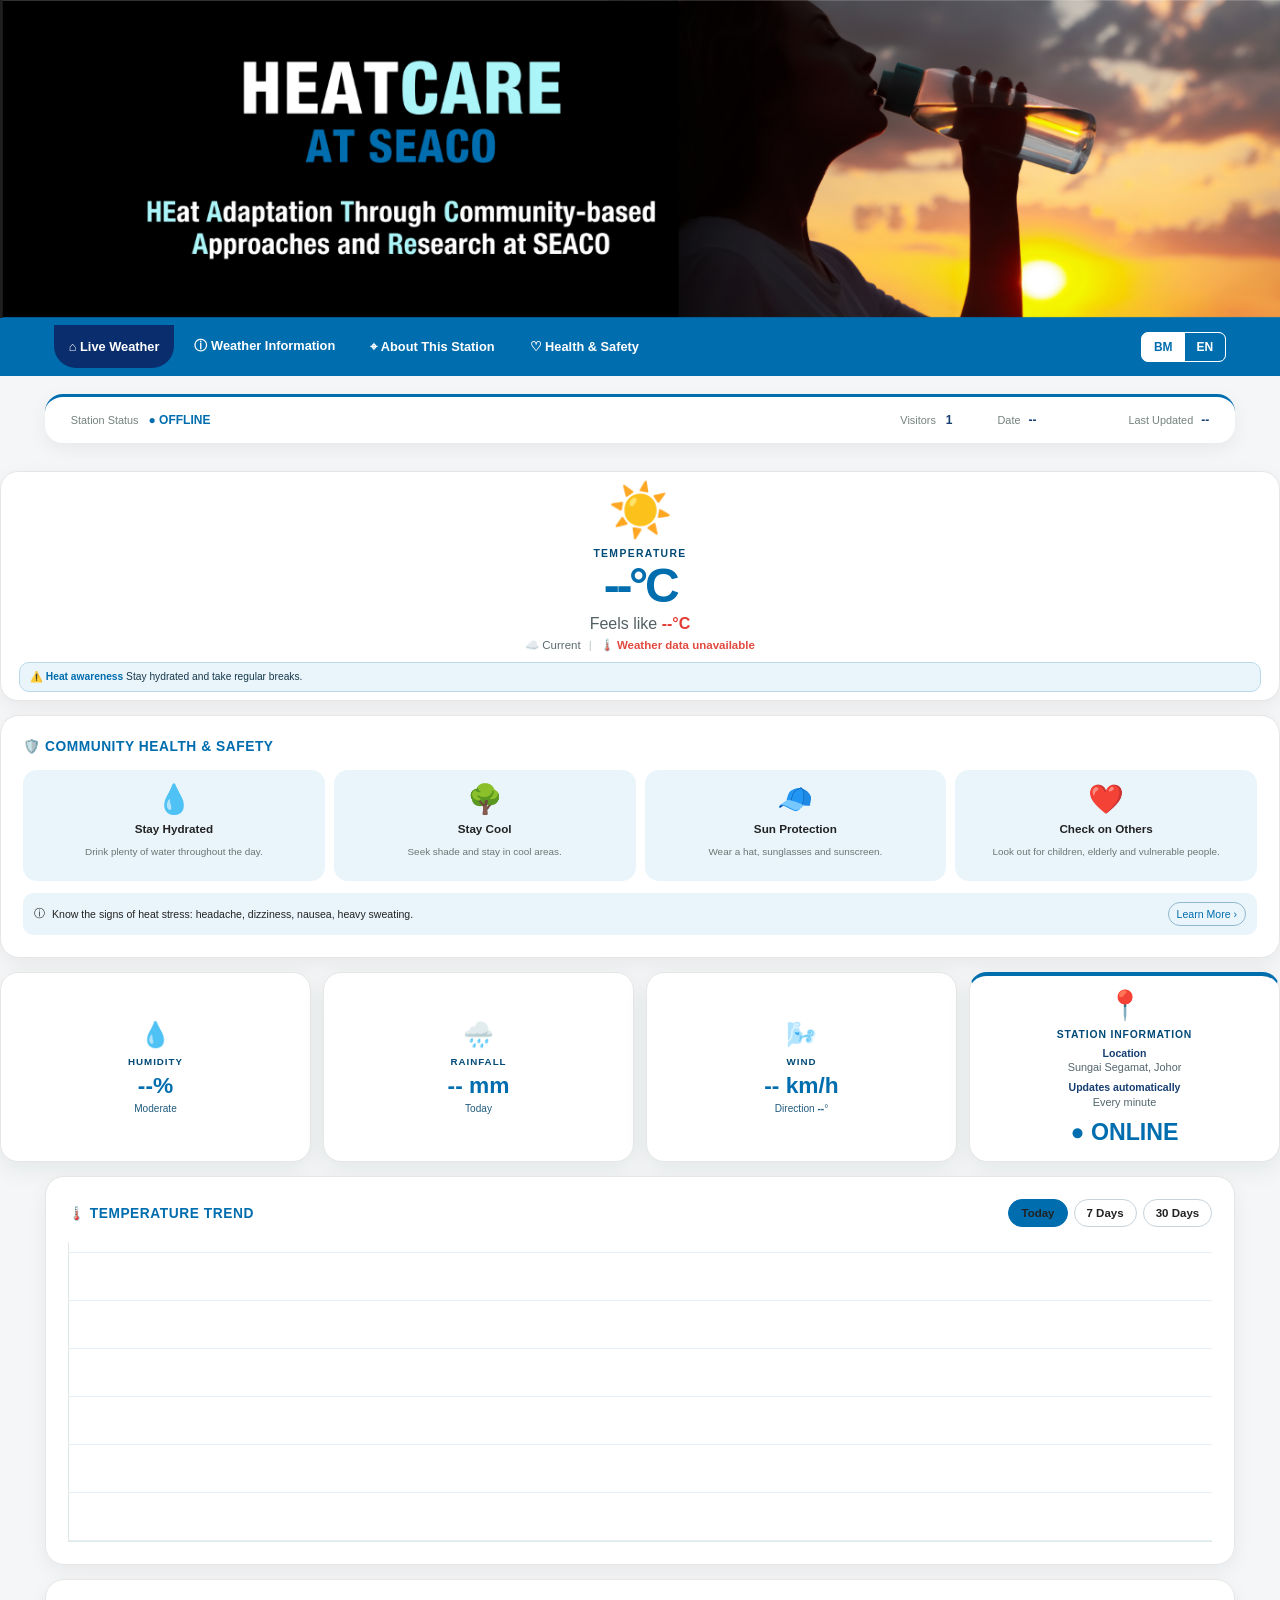
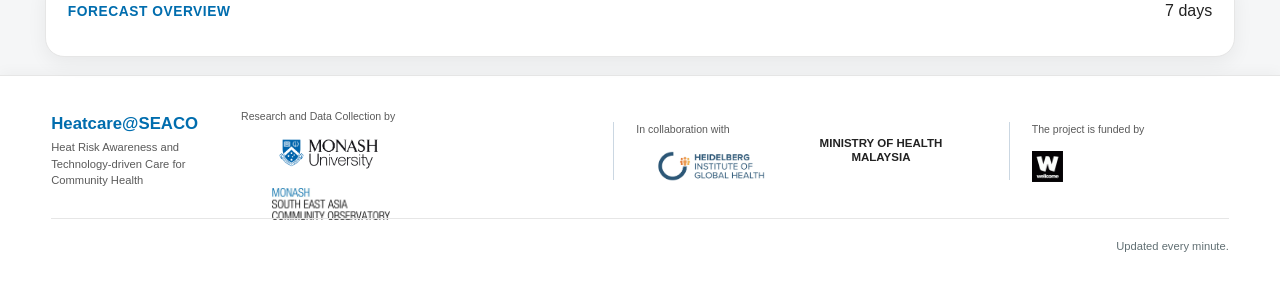
==== commit c5fc3cda: "Add files via upload" ====
--- a/index.html
+++ b/index.html
@@ -119,6 +119,7 @@
     <b>Heatcare@SEACO</b>
     <span data-t="footerText">Heat Risk Awareness and Technology-driven Care for Community Health</span>
   </div>
+
   <div class="footer-partner research-footer">
     <small data-t="researchBy">Research and Data Collection by</small>
     <div class="footer-logo-row">
@@ -126,17 +127,24 @@
       <img class="user-logo footer-seaco" src="seaco.png" alt="Monash South East Asia Community Observatory (SEACO)">
     </div>
   </div>
+  <div class="footer-divider" aria-hidden="true"></div>
+
   <div class="footer-partner collaboration">
     <small data-t="collab">In collaboration with</small>
-    <div class="footer-logo-row">
-      <img class="user-logo footer-heidelberg" src="heidelberg.svg" alt="Heidelberg Institute of Global Health">
-      <span class="footer-kkm" data-t="kkmName">MINISTRY OF HEALTH MALAYSIA</span>
-    </div>
+    <img class="user-logo footer-heidelberg" src="heidelberg.svg" alt="Heidelberg Institute of Global Health">
   </div>
+
+  <div class="footer-partner kkm-footer">
+    <strong class="footer-kkm" data-t="kkmName">MINISTRY OF HEALTH MALAYSIA</strong>
+  </div>
+  <div class="footer-divider" aria-hidden="true"></div>
+
   <div class="footer-partner funding">
     <small data-t="fundedBy">The project is funded by</small>
     <img class="user-logo footer-wellcome" src="wellcome.svg" alt="Wellcome Trust">
   </div>
+  </div>
+
   <div class="footer-note">
     <span data-t="updatedEvery">Updated every minute.</span>
   </div>
--- a/style.css
+++ b/style.css
@@ -3431,3 +3431,149 @@
 @media(max-width:760px){
   .status-bar .visitor-stat{margin-left:0!important}
 }
+
+/* MOBILE POLISH — desktop layout unchanged */
+@media (max-width:700px){
+  body{overflow-x:hidden!important}
+  .approved-reference-header{
+    height:auto!important; min-height:0!important;
+    aspect-ratio:1397/347!important;
+    background-size:100% auto!important;
+    background-position:left top!important;
+    background-repeat:no-repeat!important;
+  }
+  .main-nav,.header-partner-strip + .main-nav{
+    min-height:54px!important;height:54px!important;
+    padding:0 10px!important;gap:2px!important;
+    overflow-x:auto!important;overflow-y:hidden!important;
+    -webkit-overflow-scrolling:touch!important;
+    scrollbar-width:none!important;flex-wrap:nowrap!important;
+  }
+  .main-nav::-webkit-scrollbar{display:none!important}
+  .main-nav a,.header-partner-strip + .main-nav a{
+    flex:0 0 auto!important;white-space:nowrap!important;
+    font-size:.72rem!important;padding:12px 11px!important;
+    min-height:44px!important;display:flex!important;
+    align-items:center!important;justify-content:center!important;
+  }
+  .nav-language{flex:0 0 auto!important;margin-left:auto!important}
+  .status-bar{
+    display:grid!important;grid-template-columns:1fr .8fr 1.45fr!important;
+    align-items:center!important;gap:8px!important;
+    margin:12px 10px!important;padding:11px 10px!important;
+    border-radius:14px!important;min-height:68px!important;
+  }
+  .status-bar>div{min-width:0!important;justify-content:center!important;text-align:center!important}
+  .status-bar>div:first-child,.status-bar .visitor-stat{
+    flex-direction:column!important;gap:3px!important;
+  }
+  .status-bar .visitor-stat{margin-left:0!important}
+  .status-bar .visitor-stat span,.status-bar>div:first-child>span,
+  .status-bar .datetime-group>span{font-size:.56rem!important;line-height:1.15!important}
+  .status-bar .visitor-stat b,.status-bar>div:first-child b{font-size:.68rem!important}
+  .status-bar .datetime-group{
+    display:grid!important;grid-template-columns:auto 1fr!important;
+    gap:2px 5px!important;align-items:center!important;text-align:left!important;
+  }
+  .status-bar #currentDate{
+    min-width:0!important;font-size:.62rem!important;
+    line-height:1.15!important;white-space:normal!important;
+  }
+  .status-bar #updatedTime{font-size:.68rem!important;white-space:nowrap!important}
+  .main-weather{margin:0 10px!important;gap:10px!important}
+  .current{padding:18px 14px 14px!important;border-radius:16px!important}
+  .current .weather-icon{font-size:3rem!important}
+  .current strong{font-size:3rem!important}
+  .current p{font-size:.72rem!important}
+  .current .condition{font-size:.66rem!important;gap:7px!important}
+  .current .heat-alert{font-size:.64rem!important;padding:8px 9px!important}
+  .main-weather>.metric-card{
+    min-height:112px!important;padding:13px 10px!important;border-radius:15px!important
+  }
+  .metric-card>span{font-size:2rem!important}
+  .metric-card strong{font-size:1.45rem!important}
+  .metric-card small{font-size:.58rem!important}
+  .content-grid,.lower{margin-left:10px!important;margin-right:10px!important;gap:10px!important}
+  .panel{padding:14px!important;border-radius:15px!important}
+  .site-footer{padding:22px 14px!important;gap:18px!important}
+  .site-footer .footer-logo-row{justify-content:flex-start!important;gap:10px!important}
+}
+@media (max-width:420px){
+  .main-nav a,.header-partner-strip + .main-nav a{
+    font-size:.68rem!important;padding-left:9px!important;padding-right:9px!important
+  }
+  .status-bar{grid-template-columns:.95fr .75fr 1.5fr!important;padding-left:8px!important;padding-right:8px!important}
+  .status-bar #currentDate{font-size:.57rem!important}
+  .status-bar #updatedTime{font-size:.62rem!important}
+}
+
+
+/* Footer logo separators — MU-SEACO stays together, with dividers between the other partner groups. */
+.site-footer{
+  grid-template-columns:minmax(220px,1.25fr) auto minmax(180px,.8fr) auto minmax(210px,1fr) auto minmax(180px,1fr);
+  column-gap:22px;
+  row-gap:18px;
+}
+.site-footer .footer-partner{min-width:0;display:flex;flex-direction:column;justify-content:center;align-items:flex-start;}
+.site-footer .footer-logo-row{display:flex;align-items:center;gap:14px;margin-top:4px;}
+.site-footer .footer-partner>img{margin-top:4px;}
+.site-footer .footer-divider{width:1px;height:58px;background:#cfdad6;align-self:center;justify-self:center;}
+.site-footer .kkm-footer{align-items:center;text-align:center;}
+.site-footer .footer-kkm{display:block;color:#102724;font-size:.76rem;line-height:1.25;font-weight:800;}
+.site-footer .footer-note{grid-column:1/-1;border-top:1px solid #dfe7e4;padding-top:12px;text-align:right;}
+@media(max-width:1050px){
+  .site-footer{grid-template-columns:1.2fr 1fr auto 1fr auto 1fr auto 1fr;}
+  .site-footer .footer-kkm{font-size:.7rem;}
+}
+@media(max-width:760px){
+  .site-footer{grid-template-columns:1fr 1fr;column-gap:18px;}
+  .site-footer .footer-divider{display:none;}
+  .site-footer .footer-note{grid-column:1/-1;}
+}
+
+/* FINAL FOOTER ALIGNMENT FIX — keep all partner groups on one horizontal rail */
+.site-footer{
+  grid-template-columns: 1.15fr 2.4fr 1px .8fr 1.45fr 1px 1.35fr !important;
+  gap: 22px !important;
+  align-items: center !important;
+}
+.site-footer > .footer-divider{
+  width: 1px !important;
+  height: 58px !important;
+  background: #cbd7e2 !important;
+  align-self: center !important;
+}
+.site-footer .research-footer,
+.site-footer .funding,
+.site-footer .collaboration,
+.site-footer .kkm-footer{
+  min-width: 0 !important;
+}
+.site-footer .collaboration{
+  align-items: flex-start !important;
+}
+.site-footer .kkm-footer{
+  align-items: center !important;
+  justify-content: center !important;
+  text-align: center !important;
+}
+.site-footer .footer-kkm{
+  max-width: 170px !important;
+  text-align: center !important;
+}
+
+@media(max-width:1100px){
+  .site-footer{
+    grid-template-columns: 1fr 1.7fr 1px .8fr 1.35fr 1px 1.2fr !important;
+    gap: 14px !important;
+  }
+}
+@media(max-width:700px){
+  .site-footer{
+    grid-template-columns: 1fr !important;
+    gap: 16px !important;
+  }
+  .site-footer > .footer-divider{display:none !important;}
+  .site-footer .collaboration,
+  .site-footer .kkm-footer{align-items:center !important;text-align:center !important;}
+}
